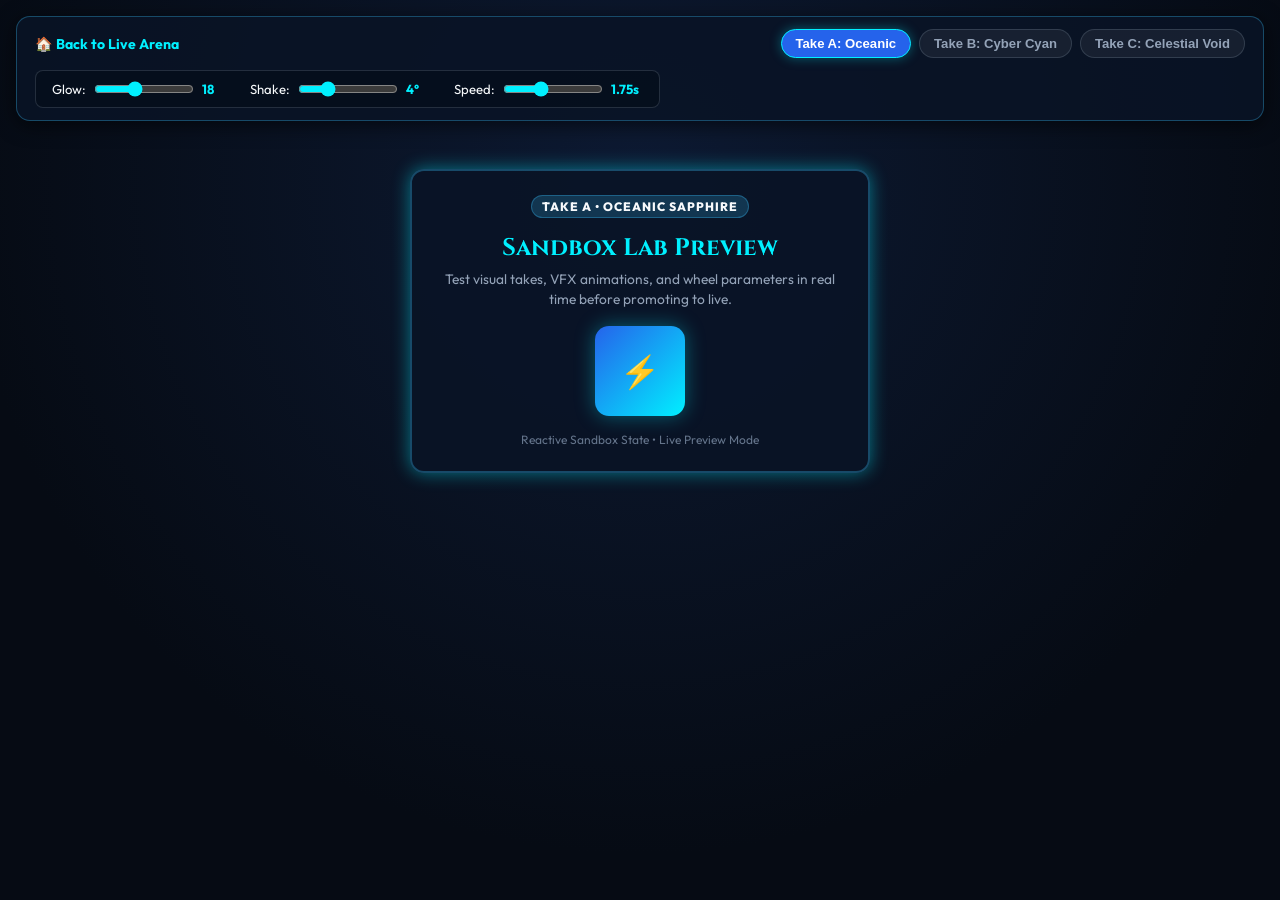
==== sandbox/options.html @ b3c18d5e "feat(sandbox): initialize Sandbox Lab workflow, theme variables, and options lab" ====
<!DOCTYPE html>
<html lang="en">
<head>
  <meta charset="UTF-8"><meta name="viewport" content="width=device-width, initial-scale=1.0">
  <title>Wheel of Faith - Sandbox Lab</title>
  <link rel="stylesheet" href="../css/styles.css">
  <style>
    body { background: radial-gradient(circle at 50% 20%, #0d1a33 0%, #060b14 70%); color: var(--text-primary); min-height: 100vh; padding: 16px; font-family: var(--font-body); }
    .sandbox-bar { display: flex; flex-wrap: wrap; align-items: center; justify-content: space-between; gap: 12px; padding: 12px 18px; background: var(--bg-card); border: 1px solid var(--border-blue); border-radius: var(--radius-md); box-shadow: 0 4px 20px rgba(0,0,0,0.6); margin-bottom: 24px; }
    .sandbox-link { color: var(--cyan-accent); text-decoration: none; font-weight: 700; font-size: 0.88rem; display: inline-flex; align-items: center; gap: 6px; }
    .sandbox-link:hover { text-decoration: underline; }
    .take-group { display: flex; gap: 8px; }
    .take-btn { background: rgba(255,255,255,0.06); border: 1px solid var(--border-silver); color: var(--text-secondary); padding: 6px 14px; border-radius: var(--radius-full); font-weight: 700; font-size: 0.82rem; cursor: pointer; transition: all 0.2s; }
    .take-btn.active { background: var(--blue-primary); color: #fff; border-color: var(--cyan-accent); box-shadow: 0 0 12px var(--cyan-glow); }
    .controls-row { display: flex; flex-wrap: wrap; gap: 16px; align-items: center; background: rgba(4,12,24,0.6); padding: 10px 16px; border-radius: var(--radius-sm); border: 1px solid var(--border-silver); }
    .slider-item { display: flex; align-items: center; gap: 8px; font-size: 0.82rem; }
    .slider-item input[type=range] { accent-color: var(--cyan-accent); width: 100px; }
    .slider-item b { color: var(--cyan-accent); min-width: 32px; }
    .sandbox-stage { display: flex; justify-content: center; align-items: center; padding: 24px; }
    .sandbox-preview-card { width: 100%; max-width: 460px; background: var(--bg-card); border: 2px solid var(--border-blue); border-radius: var(--radius-md); padding: 24px; text-align: center; box-shadow: 0 0 calc(var(--preview-glow, 16) * 1px) rgba(0, 240, 255, 0.45); transition: border-color 0.3s; }
    .sandbox-preview-card h2 { font-family: var(--font-heading); color: var(--cyan-accent); margin-bottom: 6px; }
    .sandbox-badge { display: inline-block; padding: 3px 10px; border-radius: var(--radius-full); background: rgba(56, 189, 248, 0.2); border: 1px solid var(--border-blue); font-size: 0.76rem; font-weight: 800; letter-spacing: 0.08em; margin-bottom: 14px; }
    .sandbox-pulse-box { width: 90px; height: 90px; margin: 16px auto; border-radius: var(--radius-md); background: linear-gradient(135deg, var(--blue-primary), var(--cyan-accent)); display: flex; align-items: center; justify-content: center; font-size: 2rem; box-shadow: 0 0 20px var(--cyan-glow); animation: previewPulse calc(var(--preview-speed, 2) * 1s) ease-in-out infinite alternate; }
    @keyframes previewPulse { from { transform: scale(0.95); opacity: 0.85; } to { transform: scale(1.08) rotate(calc(var(--preview-shake, 4) * 1deg)); opacity: 1; } }
  </style>
</head>
<body>
  <header class="sandbox-bar">
    <a href="../index.html" class="sandbox-link">🏠 Back to Live Arena</a>
    <div class="take-group">
      <button class="take-btn active" data-take="A">Take A: Oceanic</button>
      <button class="take-btn" data-take="B">Take B: Cyber Cyan</button>
      <button class="take-btn" data-take="C">Take C: Celestial Void</button>
    </div>
    <div class="controls-row">
      <label class="slider-item">Glow: <input type="range" id="glowSlider" min="4" max="40" value="18"> <b id="glowVal">18</b></label>
      <label class="slider-item">Shake: <input type="range" id="shakeSlider" min="0" max="15" value="4"> <b id="shakeVal">4°</b></label>
      <label class="slider-item">Speed: <input type="range" id="speedSlider" min="0.5" max="4" step="0.25" value="1.75"> <b id="speedVal">1.75s</b></label>
    </div>
  </header>
  <main class="sandbox-stage">
    <div class="sandbox-preview-card" id="previewCard">
      <span class="sandbox-badge" id="takeBadge">TAKE A • OCEANIC SAPPHIRE</span>
      <h2 id="previewTitle">Sandbox Lab Preview</h2>
      <p id="previewDesc" style="color:var(--text-secondary); font-size:0.86rem; line-height:1.45;">Test visual takes, VFX animations, and wheel parameters in real time before promoting to live.</p>
      <div class="sandbox-pulse-box" id="pulseBox">⚡</div>
      <div style="font-size:0.75rem; color:var(--text-muted);">Reactive Sandbox State • Live Preview Mode</div>
    </div>
  </main>
  <script>
    const card = document.getElementById('previewCard'), badge = document.getElementById('takeBadge'), title = document.getElementById('previewTitle'), desc = document.getElementById('previewDesc');
    const glow = document.getElementById('glowSlider'), shake = document.getElementById('shakeSlider'), speed = document.getElementById('speedSlider');
    function sync() {
      card.style.setProperty('--preview-glow', glow.value); card.style.setProperty('--preview-shake', shake.value); card.style.setProperty('--preview-speed', speed.value);
      document.getElementById('glowVal').textContent = glow.value; document.getElementById('shakeVal').textContent = shake.value + '°'; document.getElementById('speedVal').textContent = speed.value + 's';
    }
    [glow, shake, speed].forEach(s => s.addEventListener('input', sync)); sync();
    const takes = {
      A: { badge: 'TAKE A • OCEANIC SAPPHIRE', title: 'Oceanic Sapphire Flow', desc: 'Deep midnight blues with luminous ocean crests and soft rhythmic pulse.', border: 'rgba(56, 189, 248, 0.4)' },
      B: { badge: 'TAKE B • CYBER CYAN', title: 'High-Voltage Cyan', desc: 'Sharper electric contrast with neon edging and energetic pulse velocity.', border: '#00f0ff' },
      C: { badge: 'TAKE C • CELESTIAL VOID', title: 'Deep Void Starlight', desc: 'Dark abyssal backdrop with concentrated violet-cyan celestial flares.', border: '#a855f7' }
    };
    document.querySelectorAll('.take-btn').forEach(btn => btn.addEventListener('click', () => {
      document.querySelectorAll('.take-btn').forEach(b => b.classList.remove('active')); btn.classList.add('active');
      const t = takes[btn.dataset.take]; badge.textContent = t.badge; title.textContent = t.title; desc.textContent = t.desc; card.style.borderColor = t.border;
    }));
  </script>
</body>
</html>
---- css/styles.css ----
/* ============================================================
   THE WHEEL OF FAITH - GOTHIC DARK FANTASY DESIGN SYSTEM
   Curated palette, glassmorphism, glowing LEDs, and mobile arcade framing
   ============================================================ */

@import url('https://fonts.googleapis.com/css2?family=Cinzel:wght@600;700;900&family=Fjalla+One&family=Outfit:wght@300;400;600;700;800&display=swap');

:root {
  /* ============================================================
     WOF ARENA CORE THEME TOKENS (Sapphire / Midnight Blue / Titanium)
     ============================================================ */
  /* Surfaces & Backgrounds */
  --bg-primary: #060b14;
  --bg-card: rgba(10, 20, 38, 0.88);
  --bg-card-hover: rgba(16, 32, 60, 0.94);
  --bg-glass: rgba(8, 18, 34, 0.72);
  
  /* Primary Sapphire & Midnight Blue Palette */
  --blue-primary: #2563eb;
  --blue-deep: #1e3a8a;
  --blue-bright: #38bdf8;
  --blue-glow: rgba(56, 189, 248, 0.4);
  
  /* Electric Cyan Accents & Glows */
  --cyan-accent: #00f0ff;
  --cyan-glow: rgba(0, 240, 255, 0.35);
  --cyan-celestial: #06b6d4;
  
  /* Brushed Titanium & Silver Metals */
  --silver-primary: #cbd5e1;
  --silver-bright: #f8fafc;
  
  /* Border Tokens */
  --border-blue: rgba(56, 189, 248, 0.32);
  --border-silver: rgba(148, 163, 184, 0.22);
  --border-gold: rgba(245, 158, 11, 0.35);
  --border-crimson: rgba(239, 68, 68, 0.35);
  
  /* Unified Accent Aliases */
  --crimson-primary: #2563eb;
  --crimson-deep: #1d4ed8;
  --crimson-glow: rgba(37, 99, 235, 0.45);
  
  --gold-primary: #38bdf8;
  --gold-bright: #00f0ff;
  --gold-glow: rgba(0, 240, 255, 0.4);
  
  --purple-arcane: #a855f7;
  
  /* Typography Colors */
  --text-primary: #f8fafc;
  --text-secondary: #94a3b8;
  --text-muted: #64748b;
  
  /* Border Radii */
  --radius-sm: 8px;
  --radius-md: 14px;
  --radius-lg: 22px;
  --radius-full: 9999px;
  
  /* Font Stacks */
  --font-heading: 'Cinzel', serif;
  --font-accent: 'Fjalla One', sans-serif;
  --font-body: 'Outfit', sans-serif;
}

/* Reset & Box Sizing */
*, *::before, *::after {
  box-sizing: border-box;
  margin: 0;
  padding: 0;
  -webkit-tap-highlight-color: transparent;
}

body {
  background-color: var(--bg-primary);
  color: var(--text-primary);
  font-family: var(--font-body);
  min-height: 100vh;
  overflow-x: hidden;
  position: relative;
  background-image: 
    radial-gradient(circle at 50% 0%, rgba(37, 99, 235, 0.18) 0%, transparent 60%),
    radial-gradient(circle at 10% 85%, rgba(14, 165, 233, 0.12) 0%, transparent 45%),
    radial-gradient(circle at 90% 70%, rgba(99, 102, 241, 0.08) 0%, transparent 45%);
}

/* Clean Starlight / Grid Dust Overlay */
.embers-bg {
  position: fixed;
  top: 0;
  left: 0;
  width: 100%;
  height: 100%;
  pointer-events: none;
  z-index: 0;
  opacity: 0.25;
  background-image: 
    radial-gradient(1.5px 1.5px at 20px 30px, #38bdf8, rgba(0,0,0,0)),
    radial-gradient(1px 1px at 70px 90px, #ffffff, rgba(0,0,0,0)),
    radial-gradient(2px 2px at 150px 60px, #00f0ff, rgba(0,0,0,0)),
    radial-gradient(1.5px 1.5px at 240px 180px, #818cf8, rgba(0,0,0,0));
  background-repeat: repeat;
  background-size: 300px 300px;
  animation: emberDrift 35s linear infinite;
}

@keyframes emberDrift {
  from { transform: translateY(0); }
  to { transform: translateY(-350px); }
}

/* Master Layout Container */
.app-viewport {
  position: relative;
  z-index: 1;
  display: flex;
  flex-direction: column;
  align-items: center;
  min-height: 100vh;
  padding: 12px 16px 40px;
}

/* Device Frame (Mobile Phone Arcade Look vs Wide Look) */
.device-frame {
  width: 100%;
  max-width: 480px;
  background: var(--bg-card);
  backdrop-filter: blur(18px);
  border: 2px solid var(--border-gold);
  border-radius: 36px;
  box-shadow: 
    0 0 35px rgba(0, 0, 0, 0.8),
    0 0 45px rgba(179, 19, 27, 0.25),
    inset 0 0 18px rgba(0, 0, 0, 0.6);
  padding: 18px 20px 24px;
  display: flex;
  flex-direction: column;
  transition: max-width 0.35s cubic-bezier(0.4, 0, 0.2, 1);
  position: relative;
}

/* Wide Mode Extension */
.device-frame.wide-view {
  max-width: 960px;
  border-radius: 24px;
}

/* App Header */
.app-header {
  display: flex;
  align-items: center;
  justify-content: space-between;
  border-bottom: 1px solid rgba(212, 175, 55, 0.25);
  padding-bottom: 14px;
  margin-bottom: 14px;
}

.brand-wrapper {
  display: flex;
  align-items: center;
  gap: 12px;
}

.brand-logo {
  width: 44px;
  height: 44px;
  border-radius: var(--radius-sm);
  border: 1.5px solid var(--gold-primary);
  box-shadow: 0 0 12px var(--gold-glow);
  object-fit: cover;
}

.brand-text h1 {
  font-family: var(--font-heading);
  font-size: 1.15rem;
  letter-spacing: 0.08em;
  color: var(--gold-bright);
  text-shadow: 0 0 10px rgba(255, 215, 0, 0.4);
}

.brand-text p {
  font-size: 0.72rem;
  color: var(--text-muted);
  text-transform: uppercase;
  letter-spacing: 0.06em;
}

.header-controls {
  display: flex;
  align-items: center;
  gap: 8px;
}

.icon-btn {
  background: rgba(255, 255, 255, 0.06);
  border: 1px solid rgba(212, 175, 55, 0.3);
  color: var(--text-primary);
  padding: 6px 10px;
  border-radius: var(--radius-full);
  font-size: 0.8rem;
  font-family: var(--font-body);
  display: inline-flex;
  align-items: center;
  gap: 5px;
  cursor: pointer;
  transition: all 0.2s ease;
}

.icon-btn:hover {
  background: rgba(212, 175, 55, 0.15);
  border-color: var(--gold-primary);
  transform: translateY(-1px);
}

.icon-btn.muted {
  border-color: var(--crimson-primary);
  color: #f87171;
}

/* Social Bar */
.social-links-bar {
  display: flex;
  align-items: center;
  justify-content: center;
  gap: 14px;
  padding: 6px 0 10px;
  font-size: 0.78rem;
}

.social-link {
  color: var(--text-secondary);
  text-decoration: none;
  display: flex;
  align-items: center;
  gap: 5px;
  transition: color 0.2s;
}

.social-link:hover {
  color: var(--gold-bright);
}

/* Mode Navigation Tabs */
.mode-tabs {
  display: grid;
  grid-template-columns: repeat(4, 1fr);
  gap: 6px;
  background: rgba(0, 0, 0, 0.35);
  padding: 4px;
  border-radius: var(--radius-md);
  border: 1px solid rgba(255, 255, 255, 0.08);
  margin-bottom: 16px;
}

.tab-btn {
  background: transparent;
  border: none;
  color: var(--text-secondary);
  padding: 8px 4px;
  border-radius: var(--radius-sm);
  font-size: 0.76rem;
  font-family: var(--font-body);
  font-weight: 600;
  cursor: pointer;
  display: flex;
  flex-direction: column;
  align-items: center;
  gap: 3px;
  transition: all 0.2s ease;
}

.tab-btn span.tab-icon {
  font-size: 1.1rem;
}

.tab-btn:hover {
  color: var(--text-primary);
  background: rgba(255, 255, 255, 0.05);
}

.tab-btn.active {
  background: linear-gradient(135deg, var(--crimson-deep), var(--crimson-primary));
  color: #ffffff;
  box-shadow: 0 0 12px var(--crimson-glow);
  border: 1px solid rgba(255, 215, 0, 0.3);
}

/* Progress Section */
.progress-section {
  display: flex;
  align-items: center;
  gap: 12px;
  margin-bottom: 12px;
}

.progress-track {
  flex: 1;
  height: 7px;
  background: rgba(0, 0, 0, 0.5);
  border-radius: var(--radius-full);
  overflow: hidden;
  border: 1px solid rgba(212, 175, 55, 0.2);
}

.progress-fill {
  height: 100%;
  width: 0%;
  background: linear-gradient(90deg, var(--crimson-primary), var(--gold-bright));
  transition: width 0.4s ease;
}

.step-badge {
  font-size: 0.74rem;
  font-weight: 700;
  color: var(--gold-bright);
  background: rgba(212, 175, 55, 0.1);
  padding: 3px 10px;
  border-radius: var(--radius-full);
  border: 1px solid rgba(212, 175, 55, 0.3);
  white-space: nowrap;
}

/* Wheel Header & Info */
.wheel-info-bar {
  text-align: center;
  margin-bottom: 14px;
}

.wheel-title {
  font-family: var(--font-heading);
  font-size: 1.25rem;
  color: var(--gold-bright);
  text-shadow: 0 0 8px rgba(255, 215, 0, 0.4);
}

.wheel-subtitle {
  font-size: 0.8rem;
  color: var(--text-secondary);
  margin-top: 3px;
}

/* Layout Grid for Wide Mode */
.main-stage-grid {
  display: flex;
  flex-direction: column;
  gap: 16px;
}

.device-frame.wide-view .main-stage-grid {
  display: grid;
  grid-template-columns: 1fr 340px;
  align-items: center;
}

/* Wheel Canvas Wrapper */
.wheel-stage-container {
  display: flex;
  flex-direction: column;
  align-items: center;
  position: relative;
}

.wheel-canvas-wrapper {
  position: relative;
  width: 100%;
  max-width: 380px;
  aspect-ratio: 1 / 1;
  display: flex;
  align-items: center;
  justify-content: center;
}

canvas#wheelCanvas {
  display: block;
  width: 100%;
  height: 100%;
  cursor: grab;
}

canvas#wheelCanvas:active {
  cursor: grabbing;
}

/* Spin Controls Bar */
.spin-controls-bar {
  display: flex;
  flex-direction: column;
  align-items: center;
  gap: 12px;
  width: 100%;
  max-width: 380px;
  margin-top: 14px;
}

.btn-spin-main {
  width: 100%;
  padding: 14px 24px;
  background: linear-gradient(180deg, #0284c7 0%, #1e40af 100%);
  color: #ffffff;
  border: 1.5px solid #38bdf8;
  border-radius: var(--radius-full);
  font-family: var(--font-body);
  font-size: 1.15rem;
  font-weight: 700;
  letter-spacing: 0.05em;
  cursor: pointer;
  display: flex;
  align-items: center;
  justify-content: center;
  gap: 10px;
  box-shadow: 
    0 6px 22px rgba(2, 132, 199, 0.5),
    inset 0 1px 2px rgba(255, 255, 255, 0.35);
  transition: all 0.2s cubic-bezier(0.4, 0, 0.2, 1);
  position: relative;
  overflow: hidden;
}

.btn-spin-main:hover {
  transform: translateY(-2px);
  box-shadow: 
    0 8px 28px rgba(56, 189, 248, 0.6),
    inset 0 1px 4px rgba(255, 255, 255, 0.5);
  border-color: #00f0ff;
}

.btn-spin-main::after {
  content: '';
  position: absolute;
  top: 0;
  left: -100%;
  width: 60%;
  height: 100%;
  background: linear-gradient(90deg, transparent, rgba(255, 255, 255, 0.25), transparent);
  transform: skewX(-25deg);
  transition: 0.6s;
}

.btn-spin-main:hover {
  transform: translateY(-2px);
  box-shadow: 
    0 8px 26px rgba(255, 30, 40, 0.75),
    inset 0 1px 4px rgba(255, 255, 255, 0.5);
}

.btn-spin-main:hover::after {
  left: 150%;
}

.btn-spin-main:active {
  transform: translateY(1px);
  box-shadow: 0 2px 10px rgba(179, 19, 27, 0.5);
}

.btn-spin-main:disabled {
  opacity: 0.6;
  cursor: not-allowed;
  transform: none;
}

.secondary-actions {
  display: flex;
  align-items: center;
  justify-content: space-between;
  width: 100%;
  font-size: 0.8rem;
}

.btn-instant {
  background: rgba(255, 255, 255, 0.06);
  border: 1px solid rgba(255, 255, 255, 0.15);
  color: var(--text-secondary);
  padding: 6px 12px;
  border-radius: var(--radius-sm);
  cursor: pointer;
  font-family: var(--font-body);
  transition: all 0.2s;
}

.btn-instant:hover {
  color: var(--gold-bright);
  border-color: var(--gold-primary);
}

.quick-spin-label {
  display: flex;
  align-items: center;
  gap: 6px;
  color: var(--text-muted);
  cursor: pointer;
  user-select: none;
}

.quick-spin-label input {
  accent-color: var(--crimson-primary);
}

/* Side Panel: Live Character Draft Tracker */
.live-draft-panel {
  background: rgba(10, 10, 15, 0.7);
  border: 1px solid var(--border-gold);
  border-radius: var(--radius-md);
  padding: 14px 16px;
  display: flex;
  flex-direction: column;
  gap: 8px;
}

.draft-panel-title {
  font-family: var(--font-heading);
  font-size: 0.88rem;
  color: var(--gold-bright);
  text-transform: uppercase;
  letter-spacing: 0.05em;
  border-bottom: 1px solid rgba(212, 175, 55, 0.2);
  padding-bottom: 6px;
  margin-bottom: 4px;
}

.draft-row {
  display: flex;
  justify-content: space-between;
  align-items: center;
  font-size: 0.82rem;
}

.draft-label {
  color: var(--text-muted);
}

.draft-val {
  color: var(--text-primary);
  font-weight: 600;
  text-align: right;
  max-width: 60%;
  white-space: nowrap;
  overflow: hidden;
  text-overflow: ellipsis;
}

.draft-name-row {
  align-items: center;
}

.live-name-input-group {
  display: flex;
  gap: 4px;
  align-items: center;
  max-width: 65%;
  flex: 1;
}

.live-name-input {
  background: rgba(0, 0, 0, 0.65);
  border: 1px solid var(--border-gold);
  border-radius: var(--radius-sm);
  color: #fff;
  font-family: var(--font-body);
  font-size: 0.8rem;
  font-weight: 700;
  padding: 4px 8px;
  width: 100%;
  outline: none;
  transition: all 0.2s;
}

.live-name-input:focus {
  border-color: var(--gold-bright);
  box-shadow: 0 0 10px rgba(212, 175, 55, 0.4);
  background: rgba(17, 17, 24, 0.95);
}

.btn-rand-name {
  background: rgba(255, 255, 255, 0.08);
  border: 1px solid rgba(212, 175, 55, 0.4);
  color: #ffd700;
  border-radius: var(--radius-sm);
  padding: 4px 7px;
  cursor: pointer;
  font-size: 0.85rem;
  transition: all 0.2s;
  display: flex;
  align-items: center;
  justify-content: center;
}

.btn-rand-name:hover {
  background: rgba(212, 175, 55, 0.25);
  transform: scale(1.08);
}

/* Free Spin Hub / Categories */
.wheel-hub-section {
  display: flex;
  flex-direction: column;
  gap: 10px;
  margin-bottom: 12px;
  background: rgba(0, 0, 0, 0.4);
  padding: 12px;
  border-radius: var(--radius-md);
  border: 1px solid rgba(255, 255, 255, 0.08);
}

.hub-select-wrapper {
  display: flex;
  flex-direction: column;
  gap: 4px;
}

.hub-select-wrapper label {
  font-size: 0.75rem;
  color: var(--gold-bright);
  text-transform: uppercase;
  font-weight: 700;
}

.styled-select {
  background: #111118;
  color: var(--text-primary);
  border: 1px solid var(--border-gold);
  padding: 8px 12px;
  border-radius: var(--radius-sm);
  font-family: var(--font-body);
  font-size: 0.88rem;
  cursor: pointer;
  outline: none;
}

.hub-tags-scroll {
  display: flex;
  gap: 6px;
  overflow-x: auto;
  padding-bottom: 4px;
}

.hub-tag-btn {
  background: rgba(255, 255, 255, 0.06);
  border: 1px solid rgba(255, 255, 255, 0.12);
  color: var(--text-secondary);
  padding: 4px 10px;
  border-radius: var(--radius-full);
  font-size: 0.72rem;
  white-space: nowrap;
  cursor: pointer;
  transition: all 0.2s;
}

.hub-tag-btn:hover {
  background: rgba(212, 175, 55, 0.15);
  color: var(--gold-bright);
  border-color: var(--gold-primary);
}

/* Level Up Panel */
.level-up-panel {
  background: rgba(14, 14, 22, 0.75);
  border: 1px solid var(--border-crimson);
  border-radius: var(--radius-md);
  padding: 12px 14px;
  margin-bottom: 12px;
}

.levelup-preview-card {
  background: rgba(0, 0, 0, 0.4);
  border: 1px solid rgba(255, 215, 0, 0.2);
  border-radius: var(--radius-sm);
  padding: 10px;
  margin-top: 8px;
}

.levelup-head {
  display: flex;
  justify-content: space-between;
  align-items: center;
  margin-bottom: 6px;
}

.lvl-badge {
  background: var(--gold-bright);
  color: #000;
  font-weight: 800;
  font-size: 0.75rem;
  padding: 2px 8px;
  border-radius: var(--radius-full);
}

.levelup-stats {
  display: grid;
  grid-template-columns: repeat(2, 1fr);
  gap: 4px;
  font-size: 0.78rem;
}

.levelup-powers, .levelup-ench {
  margin-top: 6px;
  font-size: 0.76rem;
  color: var(--text-secondary);
}

/* ============================================================
   MODALS (Outcome Celebration & Character Card)
   ============================================================ */

.modal-backdrop {
  position: fixed;
  top: 0;
  left: 0;
  width: 100%;
  height: 100%;
  background: rgba(0, 0, 0, 0.85);
  backdrop-filter: blur(12px);
  z-index: 100;
  display: flex;
  align-items: center;
  justify-content: center;
  padding: 16px;
  animation: modalFadeIn 0.25s ease-out;
}

@keyframes modalFadeIn {
  from { opacity: 0; }
  to { opacity: 1; }
}

.modal-card {
  background: #111118;
  border: 2px solid var(--gold-primary);
  box-shadow: 0 0 45px rgba(179, 19, 27, 0.5);
  border-radius: var(--radius-lg);
  width: 100%;
  max-width: 440px;
  padding: 24px;
  position: relative;
  text-align: center;
  animation: modalZoomIn 0.3s cubic-bezier(0.175, 0.885, 0.32, 1.275);
}

@keyframes modalZoomIn {
  from { transform: scale(0.85); opacity: 0; }
  to { transform: scale(1); opacity: 1; }
}

.modal-close-x {
  position: absolute;
  top: 14px;
  right: 14px;
  background: transparent;
  border: none;
  color: var(--text-muted);
  font-size: 1.25rem;
  cursor: pointer;
}

.modal-close-x:hover {
  color: #fff;
}

/* Outcome Modal Styling */
.outcome-header h3 {
  font-family: var(--font-heading);
  font-size: 1.1rem;
  color: var(--gold-bright);
}

.outcome-body {
  margin: 18px 0;
  display: flex;
  flex-direction: column;
  align-items: center;
  gap: 8px;
}

.rarity-badge {
  font-size: 0.72rem;
  font-weight: 800;
  letter-spacing: 0.08em;
  padding: 4px 12px;
  border-radius: var(--radius-full);
}

.rarity-badge.common { background: #0f172a; color: #94a3b8; border: 1px solid #1e293b; }
.rarity-badge.uncommon { background: #0c4a6e; color: #7dd3fc; border: 1px solid #0284c7; }
.rarity-badge.rare { background: #1e3a8a; color: #93c5fd; border: 1px solid #2563eb; }
.rarity-badge.epic { background: #172554; color: #bfdbfe; border: 1px solid #3b82f6; box-shadow: 0 0 10px rgba(59, 130, 246, 0.4); }
.rarity-badge.legendary { background: #0369a1; color: #e0f2fe; border: 1px solid #38bdf8; box-shadow: 0 0 14px rgba(56, 189, 248, 0.6); }
.rarity-badge.mythic { background: #1e40af; color: #ffffff; border: 1px solid #00f0ff; box-shadow: 0 0 16px rgba(0, 240, 255, 0.6); }
.rarity-badge.godTier { background: #082f49; color: #ffffff; border: 1.5px solid #00f0ff; box-shadow: 0 0 20px rgba(0, 240, 255, 0.85); }
.rarity-badge.chaos { background: #1d4ed8; color: #e0f2fe; border: 1.5px solid #38bdf8; box-shadow: 0 0 16px rgba(56, 189, 248, 0.7); }

.outcome-item-text {
  font-family: var(--font-heading);
  font-size: 1.6rem;
  color: #ffffff;
  text-shadow: 0 0 15px rgba(255, 255, 255, 0.4);
}

.outcome-item-subtext {
  font-size: 0.88rem;
  color: var(--text-secondary);
}

/* Modal Trait Lore & Mechanics Explanation Card */
.modal-trait-desc-card {
  width: 100%;
  background: rgba(0, 0, 0, 0.65);
  border: 1px solid var(--border-gold);
  border-left: 4px solid var(--gold-bright);
  border-radius: var(--radius-sm);
  padding: 10px 14px;
  margin-top: 10px;
  text-align: left;
  box-shadow: 0 4px 18px rgba(0, 0, 0, 0.6), inset 0 0 12px rgba(212, 175, 55, 0.1);
  animation: modalCardSlideUp 0.3s cubic-bezier(0.16, 1, 0.3, 1);
}

@keyframes modalCardSlideUp {
  from { opacity: 0; transform: translateY(8px); }
  to { opacity: 1; transform: translateY(0); }
}

.modal-desc-header {
  display: flex;
  align-items: center;
  justify-content: space-between;
  margin-bottom: 6px;
}

.modal-desc-type-badge {
  font-size: 0.65rem;
  font-weight: 800;
  letter-spacing: 0.08em;
  padding: 2px 8px;
  border-radius: var(--radius-full);
  background: linear-gradient(135deg, rgba(212, 175, 55, 0.25), rgba(179, 19, 27, 0.3));
  border: 1px solid var(--border-gold);
  color: var(--gold-bright);
  text-transform: uppercase;
}

.modal-desc-text {
  font-size: 0.82rem;
  line-height: 1.45;
  color: #f1f5f9;
  font-weight: 400;
}

/* Wheel Almanac & Compendium Drawer */
.hub-compendium-toggle-row {
  margin-top: 10px;
  width: 100%;
}

.btn-toggle-compendium {
  width: 100%;
  background: rgba(212, 175, 55, 0.1);
  border: 1px solid var(--border-gold);
  color: var(--gold-bright);
  padding: 8px 14px;
  border-radius: var(--radius-sm);
  cursor: pointer;
  font-weight: 700;
  font-size: 0.82rem;
  display: flex;
  align-items: center;
  justify-content: center;
  gap: 8px;
  transition: all 0.2s;
}

.btn-toggle-compendium:hover {
  background: rgba(212, 175, 55, 0.22);
  border-color: var(--gold-bright);
  transform: translateY(-1px);
}

.hub-compendium-drawer {
  background: rgba(10, 10, 16, 0.95);
  border: 1px solid var(--border-gold);
  border-radius: var(--radius-sm);
  margin-top: 8px;
  padding: 12px;
  max-height: 340px;
  overflow-y: auto;
  box-shadow: 0 8px 24px rgba(0, 0, 0, 0.8);
}

.compendium-header {
  display: flex;
  justify-content: space-between;
  align-items: center;
  border-bottom: 1px solid rgba(212, 175, 55, 0.25);
  padding-bottom: 6px;
  margin-bottom: 8px;
}

.compendium-header h4 {
  font-family: var(--font-heading);
  font-size: 0.9rem;
  color: var(--gold-bright);
}

.compendium-count {
  font-size: 0.72rem;
  color: var(--text-muted);
}

.compendium-items-list {
  display: flex;
  flex-direction: column;
  gap: 6px;
}

.compendium-item {
  padding: 8px 10px;
  background: rgba(255, 255, 255, 0.03);
  border-left: 3px solid var(--gold-primary);
  border-radius: 0 var(--radius-sm) var(--radius-sm) 0;
  transition: all 0.2s;
  text-align: left;
}

.compendium-item:hover {
  background: rgba(212, 175, 55, 0.12);
  transform: translateX(3px);
}

.compendium-item-top {
  display: flex;
  justify-content: space-between;
  align-items: center;
  margin-bottom: 3px;
}

.compendium-item-name {
  font-weight: 700;
  font-size: 0.82rem;
  color: #fff;
}

.compendium-item-rarity {
  font-size: 0.62rem;
  font-weight: 800;
  padding: 1px 6px;
  border-radius: var(--radius-full);
}

.compendium-item-desc {
  font-size: 0.74rem;
  color: #cbd5e1;
  line-height: 1.35;
}

/* Custom Rename Modal */
.rename-modal-card {
  max-width: 440px;
  text-align: center;
}

.rename-modal-body {
  margin: 16px 0;
}

.rename-modal-input {
  width: 100%;
  background: rgba(0, 0, 0, 0.7);
  border: 1.5px solid var(--gold-bright);
  border-radius: var(--radius-sm);
  color: #ffffff;
  font-family: var(--font-heading);
  font-size: 1.25rem;
  font-weight: 700;
  padding: 10px 14px;
  text-align: center;
  outline: none;
  box-shadow: 0 0 15px rgba(212, 175, 55, 0.3);
  transition: all 0.2s;
}

.rename-modal-input:focus {
  border-color: #ffffff;
  box-shadow: 0 0 20px rgba(212, 175, 55, 0.6);
}

.rename-suggestions {
  display: flex;
  flex-wrap: wrap;
  gap: 6px;
  justify-content: center;
  margin-top: 12px;
}

.btn-name-suggest {
  background: rgba(255, 255, 255, 0.06);
  border: 1px solid rgba(255, 255, 255, 0.15);
  border-radius: var(--radius-full);
  color: var(--text-secondary);
  font-size: 0.72rem;
  padding: 4px 10px;
  cursor: pointer;
  transition: all 0.2s;
}

.btn-name-suggest:hover {
  background: rgba(212, 175, 55, 0.25);
  border-color: var(--gold-bright);
  color: #ffffff;
  transform: scale(1.05);
}

.rename-modal-actions {
  display: flex;
  gap: 10px;
  justify-content: center;
}

.btn-rename {
  background: rgba(6, 182, 212, 0.15);
  color: #38bdf8;
  border: 1px solid rgba(6, 182, 212, 0.35);
}

.btn-rename:hover {
  background: rgba(6, 182, 212, 0.35);
  color: #ffffff;
}

/* ============================================================
   THE ALMIGHTY CHARACTER CARD
   ============================================================ */

.character-card-modal-content {
  max-width: 500px;
  padding: 20px;
  max-height: 90vh;
  overflow-y: auto;
}

.character-card {
  background: linear-gradient(180deg, #161622 0%, #0d0d14 100%);
  border: 2px solid var(--gold-bright);
  border-radius: var(--radius-md);
  padding: 20px;
  box-shadow: 0 0 35px rgba(0, 0, 0, 0.9), inset 0 0 20px rgba(179, 19, 27, 0.3);
  position: relative;
}

.card-top-bar {
  display: flex;
  justify-content: space-between;
  align-items: center;
  border-bottom: 1px solid rgba(212, 175, 55, 0.25);
  padding-bottom: 10px;
  margin-bottom: 12px;
}

.card-series-title {
  font-family: var(--font-heading);
  font-size: 0.82rem;
  color: var(--gold-bright);
  letter-spacing: 0.08em;
}

.card-top-controls {
  display: flex;
  align-items: center;
  gap: 8px;
}

.btn-toggle-explain {
  background: rgba(212, 175, 55, 0.15);
  border: 1px solid var(--border-gold);
  color: var(--gold-bright);
  font-family: var(--font-body);
  font-size: 0.68rem;
  font-weight: 700;
  padding: 2px 8px;
  border-radius: var(--radius-full);
  cursor: pointer;
  display: inline-flex;
  align-items: center;
  gap: 4px;
  transition: all 0.2s;
}

.btn-toggle-explain:hover {
  background: rgba(212, 175, 55, 0.32);
  color: #fff;
  box-shadow: 0 0 10px rgba(212, 175, 55, 0.3);
}

.card-level-tag {
  background: var(--gold-bright);
  color: #000;
  font-weight: 800;
  font-size: 0.75rem;
  padding: 2px 10px;
  border-radius: var(--radius-full);
}

.card-hero-header {
  display: flex;
  gap: 16px;
  align-items: center;
  margin-bottom: 14px;
}

.avatar-glow-ring {
  width: 72px;
  height: 72px;
  border-radius: var(--radius-full);
  border: 2px solid var(--crimson-primary);
  display: flex;
  align-items: center;
  justify-content: center;
  background: #09090f;
  flex-shrink: 0;
}

.avatar-emoji {
  font-size: 2.2rem;
}

.card-hero-meta {
  text-align: left;
  flex: 1;
}

.card-name-input-row {
  display: flex;
  align-items: center;
  gap: 6px;
  margin-bottom: 2px;
}

.card-hero-name-input {
  font-family: var(--font-heading);
  font-size: 1.3rem;
  color: #ffffff;
  background: rgba(0, 0, 0, 0.25);
  border: 1px dashed rgba(212, 175, 55, 0.45);
  border-radius: var(--radius-sm);
  padding: 2px 8px;
  max-width: 250px;
  outline: none;
  transition: all 0.2s;
  letter-spacing: 0.03em;
  font-weight: 700;
}

.card-hero-name-input:focus,
.card-hero-name-input:hover {
  background: rgba(0, 0, 0, 0.65);
  border: 1px solid var(--gold-bright);
  box-shadow: 0 0 12px rgba(212, 175, 55, 0.4);
}

.btn-card-rename {
  background: rgba(255, 255, 255, 0.08);
  border: 1px solid rgba(212, 175, 55, 0.35);
  border-radius: var(--radius-sm);
  padding: 3px 6px;
  font-size: 0.82rem;
  cursor: pointer;
  color: var(--gold-bright);
  transition: all 0.2s;
}

.btn-card-rename:hover {
  background: rgba(212, 175, 55, 0.25);
  transform: scale(1.1);
}

.card-hero-title {
  font-size: 0.8rem;
  color: var(--gold-bright);
  font-style: italic;
  margin-bottom: 6px;
}

.card-badges-row {
  display: flex;
  flex-wrap: wrap;
  gap: 6px;
}

.card-badge {
  font-size: 0.68rem;
  font-weight: 700;
  padding: 2px 8px;
  border-radius: var(--radius-full);
}

.badge-race { background: #1e3a8a; color: #93c5fd; }
.badge-arch { background: #701a75; color: #f5d0fe; }

.card-power-meter {
  display: flex;
  justify-content: space-between;
  align-items: center;
  background: rgba(0, 0, 0, 0.5);
  border: 1px solid rgba(6, 182, 212, 0.35);
  padding: 8px 14px;
  border-radius: var(--radius-sm);
  margin-bottom: 14px;
}

.power-meter-label {
  font-size: 0.78rem;
  color: var(--text-secondary);
}

.power-meter-val {
  font-family: var(--font-heading);
  font-size: 1.15rem;
  color: var(--cyan-celestial);
  font-weight: 800;
}

.card-rank-badge {
  font-family: var(--font-accent);
  font-size: 0.85rem;
  padding: 3px 10px;
  border-radius: var(--radius-sm);
  background: #d97706;
  color: #fff;
}

.card-rank-badge.rank-EX { background: #06b6d4; box-shadow: 0 0 12px #06b6d4; }
.card-rank-badge.rank-SS { background: #ec4899; }
.card-rank-badge.rank-S { background: #f59e0b; }

/* Card Attributes Table with Rich Trait Explanations */
.card-attributes-list {
  display: flex;
  flex-direction: column;
  gap: 10px;
  text-align: left;
  font-size: 0.82rem;
  border-top: 1px solid rgba(255, 255, 255, 0.08);
  border-bottom: 1px solid rgba(255, 255, 255, 0.08);
  padding: 12px 0;
  margin-bottom: 12px;
}

.card-attr-item {
  display: flex;
  flex-direction: column;
  gap: 3px;
}

.attr-header-row {
  display: flex;
  justify-content: space-between;
  align-items: center;
  margin-bottom: 2px;
}

.attr-key {
  font-size: 0.72rem;
  font-weight: 700;
  color: var(--gold-bright);
  text-transform: uppercase;
  letter-spacing: 0.04em;
}

.attr-rarity-tag {
  font-size: 0.62rem;
  font-weight: 800;
  letter-spacing: 0.06em;
  padding: 1px 6px;
  border-radius: var(--radius-full);
  background: rgba(255, 255, 255, 0.08);
  color: var(--text-muted);
}

.attr-rarity-tag.flaw {
  background: rgba(239, 68, 68, 0.2);
  color: #fca5a5;
  border: 1px solid rgba(239, 68, 68, 0.4);
}

.attr-rarity-tag.chaos {
  background: linear-gradient(135deg, #7f1d1d, #991b1b);
  color: #fef08a;
  border: 1px solid #ef4444;
  box-shadow: 0 0 10px rgba(239, 68, 68, 0.5);
}

.attr-val {
  color: #ffffff;
  font-weight: 600;
}

.attr-val.highlight {
  color: #fde047;
}

.attr-val.weakness-val {
  color: #f87171;
}

.attr-sub {
  font-size: 0.72rem;
  color: var(--text-muted);
}

/* Rich Trait Explanation Callout Box */
.trait-explain-box {
  background: rgba(0, 0, 0, 0.45);
  border-left: 3px solid var(--gold-primary);
  padding: 6px 10px;
  border-radius: 0 var(--radius-sm) var(--radius-sm) 0;
  margin-top: 4px;
  font-size: 0.74rem;
  line-height: 1.35;
  color: #e2e8f0;
  letter-spacing: 0.01em;
  animation: explainFadeIn 0.2s ease-out;
}

@keyframes explainFadeIn {
  from { opacity: 0; transform: translateY(-2px); }
  to { opacity: 1; transform: translateY(0); }
}

.trait-explain-box.weakness-explain {
  border-left-color: #ef4444;
  background: rgba(127, 29, 29, 0.2);
  color: #fecaca;
}

.trait-explain-box.chaos-explain {
  border-left-color: #ec4899;
  background: rgba(157, 23, 77, 0.22);
  color: #fce7f3;
  font-weight: 500;
}

/* Backstory & Chaos Factor Highlight Card */
.card-attr-item.highlight-chaos {
  background: linear-gradient(135deg, rgba(88, 28, 135, 0.25), rgba(159, 18, 57, 0.25));
  border: 1px solid rgba(239, 68, 68, 0.55);
  box-shadow: 0 0 18px rgba(225, 29, 72, 0.25);
  border-radius: var(--radius-sm);
  padding: 8px 10px;
  margin-top: 4px;
}

.chaos-key {
  color: #f43f5e !important;
  font-weight: 800;
  letter-spacing: 0.05em;
  text-shadow: 0 0 8px rgba(244, 63, 94, 0.4);
}

/* Collapsible behavior when descriptions toggled off */
.character-card.hide-descriptions .trait-explain-box,
.character-card.hide-descriptions .power-explain-box {
  display: none !important;
}

/* Power Item with Trigger Explanation */
.power-item-wrap {
  display: flex;
  flex-direction: column;
  gap: 3px;
  margin-top: 4px;
}

.power-tag {
  background: rgba(168, 85, 247, 0.15);
  border-left: 3px solid var(--purple-arcane);
  padding: 4px 8px;
  border-radius: 0 var(--radius-sm) var(--radius-sm) 0;
  display: flex;
  justify-content: space-between;
  align-items: center;
}

.power-explain-box {
  background: rgba(0, 0, 0, 0.42);
  border-left: 3px solid var(--purple-arcane);
  padding: 4px 8px;
  font-size: 0.72rem;
  color: #e9d5ff;
  border-radius: 0 var(--radius-sm) var(--radius-sm) 0;
  line-height: 1.3;
}

/* Card Stats Section & Interactive Guide */
.card-stats-section {
  display: flex;
  flex-direction: column;
  gap: 6px;
  text-align: left;
}

.stats-section-header {
  display: flex;
  justify-content: space-between;
  align-items: center;
  margin-bottom: 2px;
}

.stats-hint {
  font-size: 0.65rem;
  color: var(--text-muted);
  font-style: italic;
}

.card-stats-grid {
  display: flex;
  flex-direction: column;
  gap: 6px;
  text-align: left;
}

.stat-bar-row {
  display: grid;
  grid-template-columns: 50px 1fr 34px;
  align-items: center;
  gap: 8px;
  font-size: 0.74rem;
  cursor: pointer;
  padding: 2px 4px;
  border-radius: var(--radius-sm);
  transition: all 0.2s;
}

.stat-bar-row:hover,
.stat-bar-row.active {
  background: rgba(255, 255, 255, 0.08);
  transform: translateX(2px);
}

.stat-name {
  color: var(--text-secondary);
  font-weight: 600;
}

.stat-track {
  height: 8px;
  background: rgba(0, 0, 0, 0.6);
  border-radius: var(--radius-full);
  overflow: hidden;
  border: 1px solid rgba(255, 255, 255, 0.08);
}

.stat-fill {
  height: 100%;
  width: 50%;
  border-radius: var(--radius-full);
}

#statStr .stat-fill { background: #dc2626; }
#statSpd .stat-fill { background: #0284c7; }
#statDur .stat-fill { background: #16a34a; }
#statInt .stat-fill { background: #7c3aed; }
#statChaos .stat-fill { background: #f59e0b; }

.stat-num {
  text-align: right;
  font-weight: 700;
  color: var(--text-primary);
}

.stat-explain-callout {
  background: rgba(0, 0, 0, 0.55);
  border: 1px solid rgba(212, 175, 55, 0.35);
  border-radius: var(--radius-sm);
  padding: 6px 10px;
  margin-top: 4px;
  font-size: 0.72rem;
  color: #fde047;
  display: flex;
  align-items: center;
  gap: 6px;
  min-height: 32px;
}

.stat-callout-icon {
  font-size: 0.85rem;
  flex-shrink: 0;
}

.stat-callout-text {
  line-height: 1.35;
}

/* Card Action Buttons */
.card-actions-row {
  display: grid;
  grid-template-columns: 1fr 1fr;
  gap: 8px;
  margin-top: 14px;
}

.btn {
  padding: 10px 16px;
  border-radius: var(--radius-sm);
  font-family: var(--font-body);
  font-weight: 700;
  font-size: 0.84rem;
  cursor: pointer;
  border: none;
  display: inline-flex;
  align-items: center;
  justify-content: center;
  gap: 6px;
  transition: all 0.2s;
}

.btn-primary {
  background: linear-gradient(135deg, var(--crimson-deep), var(--crimson-primary));
  color: #fff;
  border: 1px solid var(--gold-bright);
  box-shadow: 0 4px 14px var(--crimson-glow);
}

.btn-primary:hover {
  transform: translateY(-1px);
  box-shadow: 0 6px 18px var(--crimson-glow);
}

.btn-secondary {
  background: rgba(255, 255, 255, 0.08);
  border: 1px solid rgba(212, 175, 55, 0.4);
  color: var(--text-primary);
}

.btn-secondary:hover {
  background: rgba(212, 175, 55, 0.15);
  border-color: var(--gold-bright);
}

/* Roster Modal */
.roster-grid {
  display: flex;
  flex-direction: column;
  gap: 10px;
  max-height: 60vh;
  overflow-y: auto;
  margin: 14px 0;
  padding-right: 4px;
}

.roster-card {
  background: rgba(255, 255, 255, 0.04);
  border: 1px solid rgba(212, 175, 55, 0.25);
  border-radius: var(--radius-sm);
  padding: 12px;
  text-align: left;
  display: flex;
  flex-direction: column;
  gap: 8px;
}

.roster-card-header {
  display: flex;
  justify-content: space-between;
  align-items: flex-start;
}

.roster-card-header h3 {
  font-size: 1rem;
  color: var(--gold-bright);
}

.roster-sub {
  font-size: 0.72rem;
  color: var(--text-muted);
}

.roster-lvl {
  background: var(--gold-bright);
  color: #000;
  font-size: 0.7rem;
  font-weight: 800;
  padding: 2px 6px;
  border-radius: var(--radius-full);
}

.roster-pills {
  display: flex;
  gap: 6px;
}

.pill {
  font-size: 0.68rem;
  padding: 2px 8px;
  border-radius: var(--radius-full);
}

.pill-race { background: #1e3a8a; }
.pill-arch { background: #701a75; }
.pill-rank { background: #b45309; }

.roster-actions {
  display: flex;
  gap: 6px;
  margin-top: 4px;
}

.btn-sm {
  padding: 5px 10px;
  font-size: 0.72rem;
}

.btn-delete {
  background: rgba(239, 68, 68, 0.15);
  color: #f87171;
  border: 1px solid rgba(239, 68, 68, 0.3);
}

.btn-delete:hover {
  background: rgba(239, 68, 68, 0.35);
}

.roster-empty {
  padding: 30px;
  text-align: center;
  color: var(--text-muted);
}

.hidden {
  display: none !important;
}

/* Responsive adjustments */
@media (max-width: 480px) {
  .app-viewport {
    padding: 6px 8px 30px;
  }
  .device-frame {
    border-radius: 24px;
    padding: 14px 12px 20px;
  }
  .tab-btn span.tab-text {
    font-size: 0.68rem;
  }
  .card-hero-header {
    flex-direction: column;
    text-align: center;
  }
  .card-hero-meta {
    text-align: center;
  }
  .card-badges-row {
    justify-content: center;
  }
}

/* ============================================================
   WOF ARENA: VISUAL COMBAT & ARENA STYLES
   ============================================================ */

.arena-section {
  display: flex;
  flex-direction: column;
  gap: 14px;
  width: 100%;
}

/* Arena Header & Submode Switch */
.arena-header-bar {
  display: flex;
  justify-content: space-between;
  align-items: center;
  flex-wrap: wrap;
  gap: 10px;
  padding-bottom: 8px;
  border-bottom: 1px solid rgba(212, 175, 55, 0.2);
}

.arena-mode-switch {
  display: flex;
  background: rgba(0, 0, 0, 0.5);
  border-radius: var(--radius-full);
  border: 1px solid var(--border-gold);
  padding: 3px;
  gap: 4px;
}

.arena-submode-btn {
  background: transparent;
  border: none;
  color: var(--text-secondary);
  font-family: var(--font-body);
  font-weight: 700;
  font-size: 0.78rem;
  padding: 6px 14px;
  border-radius: var(--radius-full);
  cursor: pointer;
  transition: all 0.2s ease;
}

.arena-submode-btn.active {
  background: linear-gradient(135deg, var(--crimson-deep), var(--crimson-primary));
  color: #ffffff;
  box-shadow: 0 0 10px var(--crimson-glow);
}

.arena-quick-actions {
  display: flex;
  gap: 6px;
}

/* Lobby Panel */
.arena-lobby-panel {
  background: rgba(12, 12, 18, 0.75);
  border: 1px solid rgba(255, 255, 255, 0.08);
  border-radius: var(--radius-md);
  padding: 12px 14px;
  display: flex;
  flex-direction: column;
  gap: 8px;
}

.lobby-header {
  display: flex;
  justify-content: space-between;
  align-items: center;
}

.lobby-header h4 {
  font-size: 0.85rem;
  color: var(--gold-bright);
}

.lobby-hint {
  font-size: 0.72rem;
  color: var(--text-muted);
}

.arena-fighters-chips {
  display: flex;
  flex-wrap: wrap;
  gap: 6px;
  min-height: 38px;
  align-items: center;
}

.fighter-chip {
  background: rgba(255, 255, 255, 0.08);
  border: 1px solid rgba(212, 175, 55, 0.4);
  border-radius: var(--radius-full);
  padding: 4px 10px 4px 12px;
  font-size: 0.75rem;
  font-weight: 600;
  color: #fff;
  display: inline-flex;
  align-items: center;
  gap: 6px;
  animation: chipIn 0.2s ease-out;
}

@keyframes chipIn {
  from { transform: scale(0.8); opacity: 0; }
  to { transform: scale(1); opacity: 1; }
}

.chip-remove {
  background: transparent;
  border: none;
  color: #f87171;
  font-size: 0.85rem;
  cursor: pointer;
  line-height: 1;
}

.chip-remove:hover {
  color: #ff2222;
}

.lobby-add-row {
  display: grid;
  grid-template-columns: 1fr auto;
  gap: 8px;
  margin-top: 4px;
}

/* Visual Colosseum Stage */
.arena-colosseum {
  position: relative;
  background: 
    radial-gradient(circle at 50% 50%, rgba(179, 19, 27, 0.22) 0%, transparent 70%),
    radial-gradient(circle at 50% 50%, rgba(212, 175, 55, 0.08) 0%, transparent 55%),
    #0c0c14;
  border: 2px solid var(--border-gold);
  border-radius: var(--radius-lg);
  padding: 18px 14px;
  min-height: 290px;
  display: flex;
  align-items: center;
  justify-content: center;
  overflow: hidden;
  box-shadow: inset 0 0 35px rgba(0, 0, 0, 0.85);
  transition: transform 0.1s;
}

/* Screen Shake Effect */
.arena-colosseum.screen-shake {
  animation: arenaShake 0.3s cubic-bezier(0.36, 0.07, 0.19, 0.97) both;
}

@keyframes arenaShake {
  10%, 90% { transform: translate3d(-3px, 1px, 0); }
  20%, 80% { transform: translate3d(4px, -2px, 0); }
  30%, 50%, 70% { transform: translate3d(-5px, 3px, 0); }
  40%, 60% { transform: translate3d(5px, -3px, 0); }
}

/* Floating Damage Numbers Layer */
.floating-damage-container {
  position: absolute;
  top: 0;
  left: 0;
  width: 100%;
  height: 100%;
  pointer-events: none;
  z-index: 25;
}

.floating-dmg-item {
  position: absolute;
  font-family: var(--font-heading);
  font-weight: 800;
  font-size: 1.15rem;
  color: #ffffff;
  text-shadow: 0 0 10px rgba(0, 0, 0, 0.9), 0 0 5px #ff2222;
  animation: floatDmg 0.9s cubic-bezier(0.2, 0.8, 0.2, 1) forwards;
  white-space: nowrap;
}

.floating-dmg-item.crit {
  font-size: 1.45rem;
  color: #ffd700;
  text-shadow: 0 0 15px rgba(255, 215, 0, 0.8), 0 0 5px #000;
}

.floating-dmg-item.power {
  font-size: 1.1rem;
  color: #06b6d4;
  text-shadow: 0 0 12px rgba(6, 182, 212, 0.8);
}

.floating-dmg-item.dodge {
  font-size: 1.05rem;
  color: #a7f3d0;
}

@keyframes floatDmg {
  0% { transform: translate(-50%, 0) scale(0.85); opacity: 0; }
  20% { transform: translate(-50%, -10px) scale(1.15); opacity: 1; }
  80% { transform: translate(-50%, -35px) scale(1); opacity: 1; }
  100% { transform: translate(-50%, -55px) scale(0.9); opacity: 0; }
}

/* Attack Slash FX */
.arena-slash-fx {
  position: absolute;
  pointer-events: none;
  z-index: 20;
  height: 4px;
  background: linear-gradient(90deg, transparent, #ffd700, #ff2244, transparent);
  box-shadow: 0 0 18px #ff2244;
  transform-origin: center;
  animation: slashBurst 0.25s ease-out forwards;
}

@keyframes slashBurst {
  0% { width: 0; opacity: 1; transform: rotate(var(--angle, 45deg)) scaleY(2); }
  50% { width: 140px; opacity: 1; transform: rotate(var(--angle, 45deg)) scaleY(4); }
  100% { width: 180px; opacity: 0; transform: rotate(var(--angle, 45deg)) scaleY(1); }
}

/* ============================================================
   DOMAIN EXPANSION CINEMATIC OVERLAY & DIMENSIONAL BARRIER
   ============================================================ */
.arena-domain-overlay {
  position: absolute;
  inset: 0;
  z-index: 40;
  pointer-events: none;
  overflow: hidden;
  border-radius: var(--radius-md);
  display: flex;
  align-items: center;
  justify-content: center;
  animation: domainOpen 0.5s cubic-bezier(0.16, 1, 0.3, 1) forwards;
}

.arena-domain-overlay.domain-closing {
  animation: domainClose 0.6s cubic-bezier(0.7, 0, 0.84, 0) forwards;
}

@keyframes domainOpen {
  0% {
    opacity: 0;
    transform: scale(0.65) rotate(4deg);
    filter: blur(12px);
  }
  50% {
    filter: blur(0px);
  }
  100% {
    opacity: 1;
    transform: scale(1) rotate(0deg);
  }
}

@keyframes domainClose {
  0% {
    opacity: 1;
    transform: scale(1);
    filter: blur(0px);
  }
  100% {
    opacity: 0;
    transform: scale(1.15);
    filter: blur(16px);
  }
}

.domain-barrier-bg {
  position: absolute;
  inset: 0;
  opacity: 0.94;
  transition: all 0.4s ease;
}

/* Domain Themes */
.theme-void .domain-barrier-bg {
  background: radial-gradient(circle at center, #1e103c 0%, #090314 60%, #020108 100%);
  box-shadow: inset 0 0 100px rgba(139, 92, 246, 0.6);
}

.theme-shrine .domain-barrier-bg {
  background: radial-gradient(circle at center, #450a0a 0%, #1c0505 60%, #050101 100%);
  box-shadow: inset 0 0 100px rgba(239, 68, 68, 0.6);
}

.theme-gamble .domain-barrier-bg {
  background: radial-gradient(circle at center, #451a03 0%, #1c0c02 60%, #050200 100%);
  box-shadow: inset 0 0 100px rgba(245, 158, 11, 0.6);
}

.theme-shadow .domain-barrier-bg {
  background: radial-gradient(circle at center, #0f172a 0%, #030712 60%, #000000 100%);
  box-shadow: inset 0 0 100px rgba(99, 102, 241, 0.5);
}

.theme-ocean .domain-barrier-bg {
  background: radial-gradient(circle at center, #082f49 0%, #031422 60%, #01060a 100%);
  box-shadow: inset 0 0 100px rgba(14, 165, 233, 0.6);
}

.theme-volcano .domain-barrier-bg {
  background: radial-gradient(circle at center, #7c2d12 0%, #2e0c04 60%, #0c0201 100%);
  box-shadow: inset 0 0 100px rgba(249, 115, 22, 0.6);
}

.theme-soul .domain-barrier-bg {
  background: radial-gradient(circle at center, #500724 0%, #1f020c 60%, #050002 100%);
  box-shadow: inset 0 0 100px rgba(236, 72, 153, 0.6);
}

.theme-time .domain-barrier-bg {
  background: radial-gradient(circle at center, #0e3b43 0%, #04171b 60%, #000708 100%);
  box-shadow: inset 0 0 100px rgba(6, 182, 212, 0.6);
}

.domain-particles-layer {
  position: absolute;
  inset: 0;
  pointer-events: none;
  background-image: 
    radial-gradient(circle at 20% 30%, rgba(255,255,255,0.18) 1px, transparent 2px),
    radial-gradient(circle at 80% 40%, rgba(255,255,255,0.14) 1.5px, transparent 3px),
    radial-gradient(circle at 40% 80%, rgba(255,255,255,0.2) 2px, transparent 4px),
    radial-gradient(circle at 70% 85%, rgba(255,255,255,0.15) 1px, transparent 2px);
  background-size: 160px 160px;
  animation: domainSpacetimeWarp 12s linear infinite;
}

@keyframes domainSpacetimeWarp {
  0% { transform: scale(1) rotate(0deg); }
  50% { transform: scale(1.12) rotate(180deg); }
  100% { transform: scale(1) rotate(360deg); }
}

.domain-banner-wrap {
  position: relative;
  z-index: 5;
  text-align: center;
  padding: 16px 28px;
  background: rgba(5, 5, 12, 0.88);
  border: 2px solid #ffffff;
  border-radius: var(--radius-md);
  box-shadow: 0 0 45px rgba(255, 255, 255, 0.5), inset 0 0 25px rgba(0, 0, 0, 0.8);
  backdrop-filter: blur(8px);
  animation: domainBannerDrop 0.6s cubic-bezier(0.18, 1.4, 0.35, 1) forwards;
}

@keyframes domainBannerDrop {
  0% {
    opacity: 0;
    transform: translateY(-40px) scale(0.8);
  }
  100% {
    opacity: 1;
    transform: translateY(0) scale(1);
  }
}

.domain-kanji-tag {
  display: inline-block;
  font-family: 'Cinzel', serif;
  font-size: 0.82rem;
  letter-spacing: 0.35em;
  color: #fbbf24;
  text-shadow: 0 0 10px rgba(251, 191, 36, 0.7);
  margin-bottom: 2px;
}

.domain-title {
  font-family: var(--font-heading);
  font-size: 1.6rem;
  font-weight: 900;
  letter-spacing: 0.12em;
  color: #ffffff;
  margin: 0;
  text-shadow: 0 0 20px rgba(255, 255, 255, 0.8), 0 0 35px var(--gold-bright);
}

.domain-name {
  font-family: var(--font-heading);
  font-size: 1.25rem;
  font-weight: 800;
  letter-spacing: 0.08em;
  color: #38bdf8;
  margin: 4px 0 6px;
  text-shadow: 0 0 16px #38bdf8;
  text-transform: uppercase;
}

.domain-caster-line {
  font-size: 0.75rem;
  font-weight: 700;
  color: #cbd5e1;
  letter-spacing: 0.05em;
  margin: 0;
}

/* 1v1 Duel View Layout */
.arena-duel-view {
  display: grid;
  grid-template-columns: 1fr auto 1fr;
  align-items: center;
  gap: 14px;
  width: 100%;
  max-width: 600px;
}

.fighter-pod {
  background: rgba(16, 16, 26, 0.85);
  border: 2px solid rgba(212, 175, 55, 0.35);
  border-radius: var(--radius-md);
  padding: 12px;
  display: flex;
  flex-direction: column;
  align-items: center;
  text-align: center;
  gap: 8px;
  box-shadow: 0 4px 18px rgba(0, 0, 0, 0.6);
  position: relative;
  transition: all 0.2s ease-out;
}

.fighter-pod.active-turn {
  border-color: var(--gold-bright);
  box-shadow: 0 0 20px rgba(255, 215, 0, 0.45);
}

.fighter-pod.target-focus {
  border-color: #ef4444;
  box-shadow: 0 0 20px rgba(239, 68, 68, 0.55);
}

.fighter-pod.lunge-left {
  animation: lungeLeftAnim 0.35s ease-in-out;
}

.fighter-pod.lunge-right {
  animation: lungeRightAnim 0.35s ease-in-out;
}

.fighter-pod.hit-shake {
  animation: hitShakeAnim 0.35s ease-out;
}

.fighter-pod.is-ko {
  filter: grayscale(0.85);
  opacity: 0.45;
  border-color: #4b5563;
}

@keyframes lungeLeftAnim {
  0% { transform: translateX(0); }
  45% { transform: translateX(55px) scale(1.08); }
  100% { transform: translateX(0); }
}

@keyframes lungeRightAnim {
  0% { transform: translateX(0); }
  45% { transform: translateX(-55px) scale(1.08); }
  100% { transform: translateX(0); }
}

@keyframes hitShakeAnim {
  0%, 100% { transform: translateX(0); }
  20% { transform: translateX(-8px) scale(0.96); filter: brightness(2) drop-shadow(0 0 14px #ff2222); }
  40% { transform: translateX(8px); }
  60% { transform: translateX(-4px); }
  80% { transform: translateX(4px); }
}

.fighter-avatar-wrap {
  position: relative;
  width: 58px;
  height: 58px;
  display: flex;
  align-items: center;
  justify-content: center;
}

.fighter-avatar {
  width: 100%;
  height: 100%;
  border-radius: var(--radius-full);
  border: 2px solid var(--crimson-primary);
  background: #090910;
  display: flex;
  align-items: center;
  justify-content: center;
  font-size: 1.8rem;
  box-shadow: 0 0 15px rgba(179, 19, 27, 0.4);
}

.fighter-level-tag {
  position: absolute;
  bottom: -4px;
  right: -4px;
  background: var(--gold-bright);
  color: #000;
  font-weight: 800;
  font-size: 0.65rem;
  padding: 1px 6px;
  border-radius: var(--radius-full);
}

.fighter-name {
  font-family: var(--font-heading);
  font-size: 0.95rem;
  color: #fff;
  white-space: nowrap;
  overflow: hidden;
  text-overflow: ellipsis;
  max-width: 120px;
}

.fighter-weapon {
  font-size: 0.72rem;
  color: var(--text-secondary);
  white-space: nowrap;
  overflow: hidden;
  text-overflow: ellipsis;
  max-width: 120px;
}

.fighter-status-bar {
  display: flex;
  gap: 4px;
  min-height: 16px;
}

.status-badge {
  font-size: 0.65rem;
  padding: 1px 5px;
  border-radius: 4px;
}

.status-badge.burning { background: #ea580c; color: #fff; }
.status-badge.frozen { background: #0284c7; color: #fff; }
.status-badge.blinded { background: #ca8a04; color: #fff; }

/* HP Bar Component */
.fighter-hp-container {
  width: 100%;
  display: flex;
  flex-direction: column;
  gap: 3px;
}

.hp-bar-track {
  width: 100%;
  height: 9px;
  background: rgba(0, 0, 0, 0.7);
  border-radius: var(--radius-full);
  overflow: hidden;
  border: 1px solid rgba(255, 255, 255, 0.15);
}

.hp-bar-fill {
  height: 100%;
  width: 100%;
  background: linear-gradient(90deg, #10b981, #059669);
  border-radius: var(--radius-full);
  transition: width 0.3s cubic-bezier(0.4, 0, 0.2, 1), background 0.3s;
}

.hp-bar-fill.warn {
  background: linear-gradient(90deg, #f59e0b, #d97706);
}

.hp-bar-fill.danger {
  background: linear-gradient(90deg, #ef4444, #dc2626);
}

.hp-readout {
  font-size: 0.7rem;
  font-weight: 700;
  color: var(--text-muted);
}

/* VS Emblem */
.duel-vs-emblem {
  display: flex;
  flex-direction: column;
  align-items: center;
  justify-content: center;
  gap: 4px;
}

.vs-text {
  font-family: var(--font-accent);
  font-size: 1.5rem;
  font-weight: 900;
  color: var(--crimson-primary);
  text-shadow: 0 0 14px var(--crimson-glow), 0 0 4px var(--gold-bright);
}

.vs-round {
  font-size: 0.68rem;
  color: var(--gold-bright);
  font-weight: 800;
  letter-spacing: 0.08em;
}

/* Free-For-All View Grid */
.arena-ffa-view {
  width: 100%;
}

.ffa-grid {
  display: grid;
  grid-template-columns: repeat(auto-fit, minmax(115px, 1fr));
  gap: 8px;
  width: 100%;
}

.ffa-pod {
  background: rgba(16, 16, 24, 0.85);
  border: 1.5px solid rgba(212, 175, 55, 0.3);
  border-radius: var(--radius-sm);
  padding: 8px;
  display: flex;
  flex-direction: column;
  align-items: center;
  text-align: center;
  gap: 4px;
  position: relative;
  transition: all 0.2s ease-out;
}

.ffa-pod.active-turn {
  border-color: var(--gold-bright);
  box-shadow: 0 0 14px rgba(255, 215, 0, 0.5);
}

.ffa-pod.target-focus {
  border-color: #ef4444;
  box-shadow: 0 0 14px rgba(239, 68, 68, 0.6);
}

.ffa-pod.is-ko {
  opacity: 0.4;
  filter: grayscale(0.85);
  border-color: #374151;
}

.ffa-pod.is-ko::after {
  content: 'K.O.';
  position: absolute;
  top: 50%;
  left: 50%;
  transform: translate(-50%, -50%) rotate(-15deg);
  background: rgba(185, 28, 28, 0.9);
  color: #fff;
  font-family: var(--font-accent);
  font-size: 0.95rem;
  font-weight: 900;
  padding: 2px 8px;
  border-radius: 4px;
  box-shadow: 0 0 8px #000;
  border: 1px solid #fecaca;
}

.ffa-avatar {
  font-size: 1.4rem;
}

.ffa-name {
  font-size: 0.76rem;
  font-weight: 700;
  color: #fff;
  white-space: nowrap;
  overflow: hidden;
  text-overflow: ellipsis;
  max-width: 100px;
}

/* Arena Control Bar */
.arena-controls-bar {
  display: flex;
  flex-direction: column;
  align-items: center;
  gap: 10px;
  width: 100%;
}

.arena-fight-btn {
  width: 100%;
}

.arena-speed-controls {
  display: flex;
  align-items: center;
  gap: 8px;
  font-size: 0.78rem;
  color: var(--text-secondary);
}

.speed-btn-group {
  display: flex;
  background: rgba(0, 0, 0, 0.4);
  border: 1px solid rgba(255, 255, 255, 0.12);
  border-radius: var(--radius-sm);
  overflow: hidden;
}

.speed-btn {
  background: transparent;
  border: none;
  color: var(--text-secondary);
  font-family: var(--font-body);
  font-size: 0.76rem;
  font-weight: 700;
  padding: 4px 10px;
  cursor: pointer;
}

.speed-btn.active {
  background: var(--gold-bright);
  color: #000;
}

/* Combat Log Feed */
.arena-log-card {
  background: rgba(10, 10, 15, 0.85);
  border: 1px solid rgba(212, 175, 55, 0.25);
  border-radius: var(--radius-md);
  padding: 10px 14px;
  display: flex;
  flex-direction: column;
  gap: 8px;
}

.log-card-header {
  display: flex;
  justify-content: space-between;
  align-items: center;
}

.log-card-header h4 {
  font-size: 0.78rem;
  color: var(--gold-bright);
  letter-spacing: 0.05em;
}

.log-indicator {
  font-size: 0.65rem;
  font-weight: 800;
  padding: 1px 6px;
  border-radius: 4px;
  background: #374151;
  color: #d1d5db;
}

.log-indicator.fighting {
  background: #b91c1c;
  color: #fff;
  animation: pulseCombat 1s infinite alternate;
}

@keyframes pulseCombat {
  from { opacity: 0.7; }
  to { opacity: 1; }
}

.arena-log-feed {
  max-height: 120px;
  overflow-y: auto;
  display: flex;
  flex-direction: column;
  gap: 5px;
  font-size: 0.76rem;
  padding-right: 4px;
}

.log-entry {
  padding: 3px 6px;
  border-radius: 4px;
  background: rgba(255, 255, 255, 0.03);
}

.log-entry.crit {
  color: #ffd700;
  font-weight: 700;
  border-left: 2px solid #ffd700;
}

.log-entry.power {
  color: #38bdf8;
  border-left: 2px solid #38bdf8;
}

.log-entry.weakness {
  color: #fb923c;
  border-left: 2px solid #fb923c;
}

.log-entry.kill {
  color: #f87171;
  font-weight: 700;
  background: rgba(239, 68, 68, 0.15);
  border-left: 2px solid #ef4444;
}

.log-entry.victory {
  color: #a7f3d0;
  font-weight: 800;
  background: rgba(16, 185, 129, 0.15);
  border-left: 2px solid #10b981;
}

/* Victory Celebration Modal */
.victory-modal-card {
  max-width: 420px;
  background: linear-gradient(180deg, #181826 0%, #0d0d16 100%);
  border: 2px solid var(--gold-bright);
  box-shadow: 0 0 50px rgba(212, 175, 55, 0.5), inset 0 0 20px rgba(179, 19, 27, 0.35);
}

.victory-crown {
  font-size: 2.8rem;
  display: block;
  animation: crownBob 1.5s ease-in-out infinite alternate;
}

@keyframes crownBob {
  from { transform: translateY(0); }
  to { transform: translateY(-8px) scale(1.08); }
}

.champ-avatar {
  font-size: 3rem;
  margin: 10px 0 4px;
}

.champ-name {
  font-family: var(--font-heading);
  font-size: 1.5rem;
  color: var(--gold-bright);
}

.champ-title {
  font-size: 0.82rem;
  color: var(--text-secondary);
  font-style: italic;
  margin-bottom: 12px;
}

.victory-stats-grid {
  display: grid;
  grid-template-columns: repeat(3, 1fr);
  gap: 8px;
  background: rgba(0, 0, 0, 0.4);
  padding: 10px;
  border-radius: var(--radius-sm);
  border: 1px solid rgba(212, 175, 55, 0.25);
  margin-bottom: 14px;
}

.vstat-item {
  display: flex;
  flex-direction: column;
  gap: 2px;
}

.vstat-num {
  font-family: var(--font-heading);
  font-size: 1.15rem;
  color: #fff;
  font-weight: 800;
}

.vstat-label {
  font-size: 0.62rem;
  color: var(--text-muted);
  font-weight: 700;
}

.victory-actions {
  display: flex;
  flex-direction: column;
  gap: 8px;
}

.btn-levelup-champ {
  background: linear-gradient(135deg, #d97706, #f59e0b);
  color: #000;
  font-weight: 800;
  border-color: #ffd700;
}



/* ============================================================
   GENSHIN-STYLE HERO SHOWCASE CARD STYLES (ANIMATED SPLASH)
   ============================================================ */

.card-hero-header {
  display: flex;
  flex-direction: column;
  gap: 14px;
  align-items: stretch;
  margin-bottom: 16px;
}

.genshin-card-showcase {
  position: relative;
  width: 100%;
  height: 300px;
  background: radial-gradient(circle at 52% 40%, #133163 0%, #071329 65%, #030914 100%);
  border: 1.5px solid var(--element-color, #38bdf8);
  border-radius: var(--radius-md);
  overflow: hidden;
  display: flex;
  align-items: center;
  justify-content: center;
  box-shadow: 0 0 28px rgba(0, 180, 255, 0.25), inset 0 0 32px rgba(0, 0, 0, 0.75);
}

.genshin-splash-canvas {
  width: 100%;
  height: 100%;
  display: block;
  object-fit: cover;
}

.showcase-top-hud {
  position: absolute;
  top: 10px;
  left: 12px;
  right: 12px;
  z-index: 3;
  display: flex;
  align-items: center;
  justify-content: space-between;
  pointer-events: none;
}

.showcase-element-badge {
  display: flex;
  align-items: center;
  gap: 6px;
  padding: 4px 10px;
  border-radius: var(--radius-full);
  border: 1px solid rgba(186, 230, 253, 0.65);
  color: #ffffff;
  font-size: 0.7rem;
  font-weight: 800;
  letter-spacing: 0.08em;
  box-shadow: 0 2px 12px rgba(0, 240, 255, 0.3);
  backdrop-filter: blur(6px);
}

.showcase-right-hud {
  display: flex;
  align-items: center;
  gap: 8px;
  pointer-events: auto;
}

.btn-replay-wish {
  background: rgba(7, 25, 54, 0.85);
  border: 1px solid rgba(125, 211, 252, 0.55);
  color: #e0f2fe;
  font-size: 0.68rem;
  font-weight: 700;
  padding: 3px 9px;
  border-radius: var(--radius-full);
  cursor: pointer;
  transition: all 0.2s ease;
  box-shadow: 0 0 10px rgba(56, 189, 248, 0.25);
}

.btn-replay-wish:hover {
  background: rgba(14, 116, 144, 0.85);
  border-color: #ffffff;
  transform: scale(1.06);
  box-shadow: 0 0 14px rgba(0, 240, 255, 0.6);
}

.showcase-stars {
  display: flex;
  gap: 2px;
  font-size: 0.95rem;
}

.genshin-star {
  display: inline-block;
  opacity: 0;
  transform: scale(0.3) translateY(-6px);
  animation: genshinStarPop 0.4s cubic-bezier(0.18, 1.4, 0.4, 1) forwards;
}

@keyframes genshinStarPop {
  to {
    opacity: 1;
    transform: scale(1) translateY(0);
  }
}

.showcase-stars.stars-5 {
  color: #e0f2fe;
  filter: drop-shadow(0 0 8px #00f0ff);
}

.showcase-stars.stars-4 {
  color: #7dd3fc;
  filter: drop-shadow(0 0 6px #38bdf8);
}

.showcase-stars.stars-3 {
  color: #93c5fd;
}

.genshin-splash-banner {
  position: absolute;
  bottom: 10px;
  right: 10px;
  left: 82px;
  z-index: 3;
  background: linear-gradient(90deg, rgba(4, 12, 28, 0.15) 0%, rgba(7, 22, 48, 0.88) 25%, rgba(12, 38, 78, 0.95) 100%);
  border-right: 3px solid #38bdf8;
  border-top: 1px solid rgba(186, 230, 253, 0.3);
  border-bottom: 1px solid rgba(186, 230, 253, 0.3);
  padding: 6px 12px;
  text-align: right;
  border-radius: 4px;
  pointer-events: none;
  backdrop-filter: blur(4px);
  animation: splashBannerSlide 0.55s cubic-bezier(0.16, 1, 0.3, 1);
}

@keyframes splashBannerSlide {
  from {
    opacity: 0;
    transform: translateX(24px);
  }
  to {
    opacity: 1;
    transform: translateX(0);
  }
}

.splash-banner-tag {
  font-size: 0.62rem;
  font-weight: 700;
  text-transform: uppercase;
  letter-spacing: 0.09em;
  color: #7dd3fc;
}

.splash-banner-name {
  font-family: var(--font-heading);
  font-size: 1.05rem;
  font-weight: 900;
  letter-spacing: 0.06em;
  color: #ffffff;
  text-shadow: 0 0 12px rgba(0, 240, 255, 0.65);
  line-height: 1.15;
  margin: 1px 0 4px;
}

.splash-banner-traits {
  display: flex;
  justify-content: flex-end;
  gap: 6px;
  flex-wrap: wrap;
}

.splash-chip {
  font-size: 0.63rem;
  font-weight: 700;
  color: #e0f2fe;
  background: rgba(2, 132, 199, 0.38);
  border: 1px solid rgba(125, 211, 252, 0.4);
  padding: 1px 7px;
  border-radius: var(--radius-full);
}

.showcase-level-pill {
  position: absolute;
  bottom: 12px;
  left: 12px;
  z-index: 3;
  background: rgba(7, 19, 41, 0.9);
  border: 1px solid rgba(125, 211, 252, 0.55);
  color: #e0f2fe;
  font-size: 0.74rem;
  font-weight: 800;
  padding: 3px 10px;
  border-radius: var(--radius-full);
  box-shadow: 0 2px 10px rgba(0, 0, 0, 0.6);
}

/* ============================================================
   FLOATING SANDBOX LAB SHORTCUT (Creative Director Mode)
   ============================================================ */
.btn-floating-sandbox {
  position: fixed;
  bottom: 20px;
  right: 22px;
  z-index: 999;
  display: inline-flex;
  align-items: center;
  gap: 7px;
  background: rgba(7, 18, 38, 0.88);
  border: 1px solid var(--border-blue);
  color: var(--blue-bright);
  font-family: var(--font-body);
  font-size: 0.78rem;
  font-weight: 700;
  letter-spacing: 0.04em;
  padding: 8px 14px;
  border-radius: var(--radius-full);
  text-decoration: none;
  box-shadow: 0 4px 20px rgba(0, 0, 0, 0.6), 0 0 14px var(--cyan-glow);
  backdrop-filter: blur(8px);
  transition: all 0.22s cubic-bezier(0.16, 1, 0.3, 1);
}

.btn-floating-sandbox:hover {
  background: rgba(14, 116, 144, 0.9);
  border-color: var(--cyan-accent);
  color: #ffffff;
  transform: translateY(-2px) scale(1.04);
  box-shadow: 0 6px 24px rgba(0, 0, 0, 0.8), 0 0 20px rgba(0, 240, 255, 0.6);
}

.btn-floating-sandbox:active {
  transform: translateY(0) scale(0.98);
}
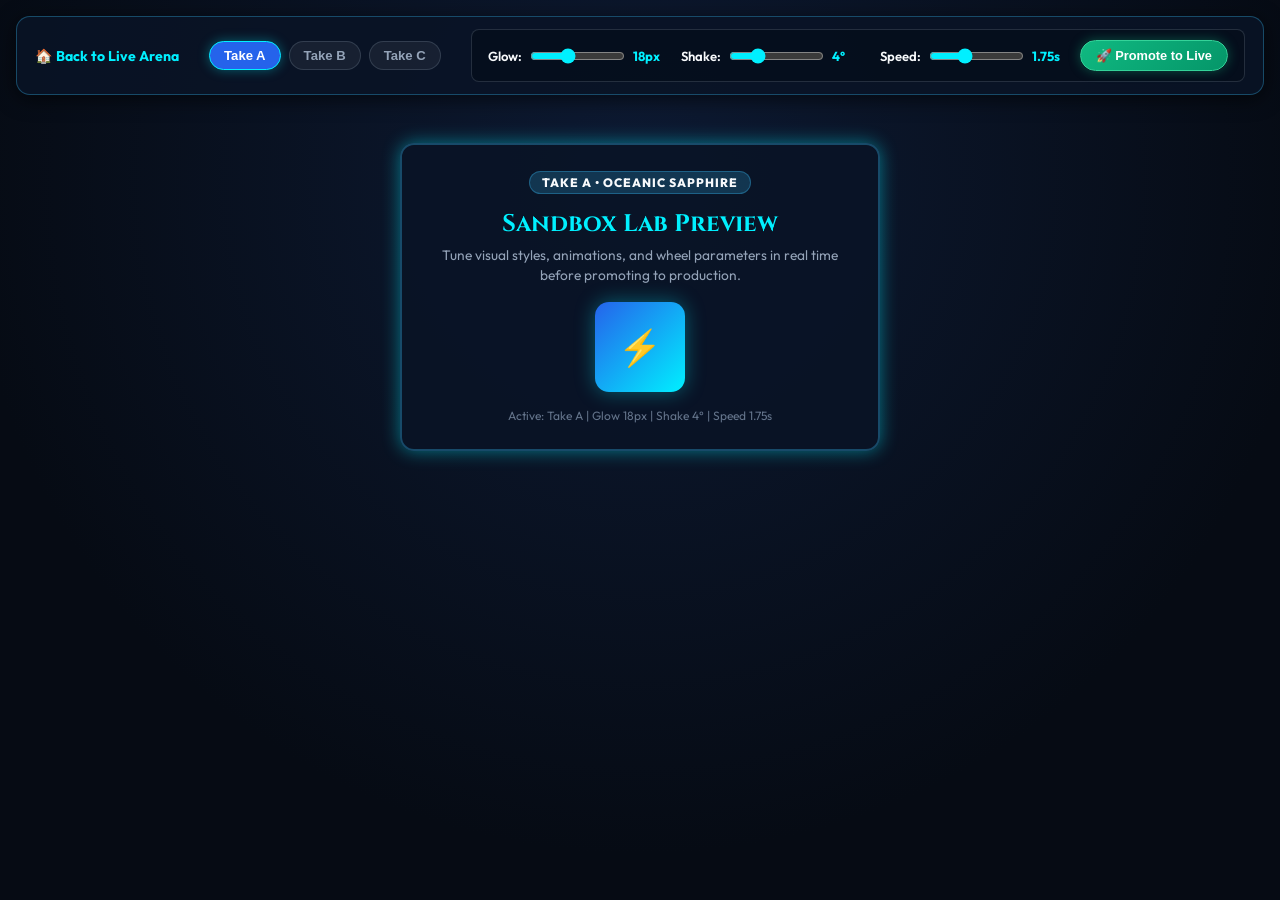
==== commit ac345105: "feat(sandbox): finalize setup migration, options lab under 140 lines, and auto-rollback rules" ====
--- a/sandbox/options.html
+++ b/sandbox/options.html
@@ -5,7 +5,7 @@
   <title>Wheel of Faith - Sandbox Lab</title>
   <link rel="stylesheet" href="../css/styles.css">
   <style>
-    body { background: radial-gradient(circle at 50% 20%, #0d1a33 0%, #060b14 70%); color: var(--text-primary); min-height: 100vh; padding: 16px; font-family: var(--font-body); }
+    body { background: radial-gradient(circle at 50% 20%, #0d1a33 0%, #060b14 70%); color: var(--text-primary); min-height: 100vh; padding: 16px; font-family: var(--font-body); margin: 0; }
     .sandbox-bar { display: flex; flex-wrap: wrap; align-items: center; justify-content: space-between; gap: 12px; padding: 12px 18px; background: var(--bg-card); border: 1px solid var(--border-blue); border-radius: var(--radius-md); box-shadow: 0 4px 20px rgba(0,0,0,0.6); margin-bottom: 24px; }
     .sandbox-link { color: var(--cyan-accent); text-decoration: none; font-weight: 700; font-size: 0.88rem; display: inline-flex; align-items: center; gap: 6px; }
     .sandbox-link:hover { text-decoration: underline; }
@@ -13,46 +13,54 @@
     .take-btn { background: rgba(255,255,255,0.06); border: 1px solid var(--border-silver); color: var(--text-secondary); padding: 6px 14px; border-radius: var(--radius-full); font-weight: 700; font-size: 0.82rem; cursor: pointer; transition: all 0.2s; }
     .take-btn.active { background: var(--blue-primary); color: #fff; border-color: var(--cyan-accent); box-shadow: 0 0 12px var(--cyan-glow); }
     .controls-row { display: flex; flex-wrap: wrap; gap: 16px; align-items: center; background: rgba(4,12,24,0.6); padding: 10px 16px; border-radius: var(--radius-sm); border: 1px solid var(--border-silver); }
-    .slider-item { display: flex; align-items: center; gap: 8px; font-size: 0.82rem; }
-    .slider-item input[type=range] { accent-color: var(--cyan-accent); width: 100px; }
+    .slider-item { display: flex; align-items: center; gap: 8px; font-size: 0.82rem; font-weight: 600; }
+    .slider-item input[type=range] { accent-color: var(--cyan-accent); width: 95px; }
     .slider-item b { color: var(--cyan-accent); min-width: 32px; }
+    .btn-promote { background: linear-gradient(135deg, #10b981, #059669); color: #fff; border: 1px solid #34d399; padding: 7px 15px; border-radius: var(--radius-full); font-weight: 800; font-size: 0.8rem; cursor: pointer; box-shadow: 0 0 12px rgba(16,185,129,0.4); }
+    .btn-promote:hover { transform: scale(1.05); box-shadow: 0 0 18px rgba(16,185,129,0.7); }
     .sandbox-stage { display: flex; justify-content: center; align-items: center; padding: 24px; }
-    .sandbox-preview-card { width: 100%; max-width: 460px; background: var(--bg-card); border: 2px solid var(--border-blue); border-radius: var(--radius-md); padding: 24px; text-align: center; box-shadow: 0 0 calc(var(--preview-glow, 16) * 1px) rgba(0, 240, 255, 0.45); transition: border-color 0.3s; }
+    .sandbox-preview-card { width: 100%; max-width: 480px; background: var(--bg-card); border: 2px solid var(--border-blue); border-radius: var(--radius-md); padding: 26px; text-align: center; box-shadow: 0 0 calc(var(--preview-glow, 18) * 1px) rgba(0, 240, 255, 0.45); transition: border-color 0.3s; }
     .sandbox-preview-card h2 { font-family: var(--font-heading); color: var(--cyan-accent); margin-bottom: 6px; }
-    .sandbox-badge { display: inline-block; padding: 3px 10px; border-radius: var(--radius-full); background: rgba(56, 189, 248, 0.2); border: 1px solid var(--border-blue); font-size: 0.76rem; font-weight: 800; letter-spacing: 0.08em; margin-bottom: 14px; }
-    .sandbox-pulse-box { width: 90px; height: 90px; margin: 16px auto; border-radius: var(--radius-md); background: linear-gradient(135deg, var(--blue-primary), var(--cyan-accent)); display: flex; align-items: center; justify-content: center; font-size: 2rem; box-shadow: 0 0 20px var(--cyan-glow); animation: previewPulse calc(var(--preview-speed, 2) * 1s) ease-in-out infinite alternate; }
+    .sandbox-badge { display: inline-block; padding: 3px 12px; border-radius: var(--radius-full); background: rgba(56, 189, 248, 0.2); border: 1px solid var(--border-blue); font-size: 0.76rem; font-weight: 800; letter-spacing: 0.08em; margin-bottom: 14px; }
+    .sandbox-pulse-box { width: 90px; height: 90px; margin: 16px auto; border-radius: var(--radius-md); background: linear-gradient(135deg, var(--blue-primary), var(--cyan-accent)); display: flex; align-items: center; justify-content: center; font-size: 2.2rem; box-shadow: 0 0 20px var(--cyan-glow); animation: previewPulse calc(var(--preview-speed, 1.75) * 1s) ease-in-out infinite alternate; }
     @keyframes previewPulse { from { transform: scale(0.95); opacity: 0.85; } to { transform: scale(1.08) rotate(calc(var(--preview-shake, 4) * 1deg)); opacity: 1; } }
+    .promote-toast { position: fixed; bottom: 24px; left: 50%; transform: translateX(-50%) translateY(20px); background: #064e3b; border: 1px solid #10b981; color: #ecfdf5; padding: 10px 20px; border-radius: var(--radius-full); font-weight: 700; font-size: 0.85rem; opacity: 0; pointer-events: none; transition: all 0.3s; z-index: 999; }
+    .promote-toast.show { opacity: 1; transform: translateX(-50%) translateY(0); }
   </style>
 </head>
 <body>
   <header class="sandbox-bar">
     <a href="../index.html" class="sandbox-link">🏠 Back to Live Arena</a>
     <div class="take-group">
-      <button class="take-btn active" data-take="A">Take A: Oceanic</button>
-      <button class="take-btn" data-take="B">Take B: Cyber Cyan</button>
-      <button class="take-btn" data-take="C">Take C: Celestial Void</button>
+      <button class="take-btn active" data-take="A">Take A</button>
+      <button class="take-btn" data-take="B">Take B</button>
+      <button class="take-btn" data-take="C">Take C</button>
     </div>
     <div class="controls-row">
-      <label class="slider-item">Glow: <input type="range" id="glowSlider" min="4" max="40" value="18"> <b id="glowVal">18</b></label>
+      <label class="slider-item">Glow: <input type="range" id="glowSlider" min="4" max="40" value="18"> <b id="glowVal">18px</b></label>
       <label class="slider-item">Shake: <input type="range" id="shakeSlider" min="0" max="15" value="4"> <b id="shakeVal">4°</b></label>
       <label class="slider-item">Speed: <input type="range" id="speedSlider" min="0.5" max="4" step="0.25" value="1.75"> <b id="speedVal">1.75s</b></label>
+      <button class="btn-promote" id="btnPromote">🚀 Promote to Live</button>
     </div>
   </header>
   <main class="sandbox-stage">
     <div class="sandbox-preview-card" id="previewCard">
       <span class="sandbox-badge" id="takeBadge">TAKE A • OCEANIC SAPPHIRE</span>
       <h2 id="previewTitle">Sandbox Lab Preview</h2>
-      <p id="previewDesc" style="color:var(--text-secondary); font-size:0.86rem; line-height:1.45;">Test visual takes, VFX animations, and wheel parameters in real time before promoting to live.</p>
+      <p id="previewDesc" style="color:var(--text-secondary); font-size:0.86rem; line-height:1.45;">Tune visual styles, animations, and wheel parameters in real time before promoting to production.</p>
       <div class="sandbox-pulse-box" id="pulseBox">⚡</div>
-      <div style="font-size:0.75rem; color:var(--text-muted);">Reactive Sandbox State • Live Preview Mode</div>
+      <div id="statusLine" style="font-size:0.75rem; color:var(--text-muted);">Active Settings: Glow 18px | Shake 4° | Speed 1.75s</div>
     </div>
   </main>
+  <div class="promote-toast" id="promoteToast">✅ Take ready for review at the Lock-In Gate!</div>
   <script>
-    const card = document.getElementById('previewCard'), badge = document.getElementById('takeBadge'), title = document.getElementById('previewTitle'), desc = document.getElementById('previewDesc');
-    const glow = document.getElementById('glowSlider'), shake = document.getElementById('shakeSlider'), speed = document.getElementById('speedSlider');
+    let activeTake = 'A';
+    const card = document.getElementById('previewCard'), badge = document.getElementById('takeBadge'), title = document.getElementById('previewTitle'), desc = document.getElementById('previewDesc'), status = document.getElementById('statusLine');
+    const glow = document.getElementById('glowSlider'), shake = document.getElementById('shakeSlider'), speed = document.getElementById('speedSlider'), toast = document.getElementById('promoteToast');
     function sync() {
       card.style.setProperty('--preview-glow', glow.value); card.style.setProperty('--preview-shake', shake.value); card.style.setProperty('--preview-speed', speed.value);
-      document.getElementById('glowVal').textContent = glow.value; document.getElementById('shakeVal').textContent = shake.value + '°'; document.getElementById('speedVal').textContent = speed.value + 's';
+      document.getElementById('glowVal').textContent = glow.value + 'px'; document.getElementById('shakeVal').textContent = shake.value + '°'; document.getElementById('speedVal').textContent = speed.value + 's';
+      status.textContent = `Active: Take ${activeTake} | Glow ${glow.value}px | Shake ${shake.value}° | Speed ${speed.value}s`;
     }
     [glow, shake, speed].forEach(s => s.addEventListener('input', sync)); sync();
     const takes = {
@@ -62,8 +70,12 @@
     };
     document.querySelectorAll('.take-btn').forEach(btn => btn.addEventListener('click', () => {
       document.querySelectorAll('.take-btn').forEach(b => b.classList.remove('active')); btn.classList.add('active');
-      const t = takes[btn.dataset.take]; badge.textContent = t.badge; title.textContent = t.title; desc.textContent = t.desc; card.style.borderColor = t.border;
+      activeTake = btn.dataset.take; const t = takes[activeTake]; badge.textContent = t.badge; title.textContent = t.title; desc.textContent = t.desc; card.style.borderColor = t.border; sync();
     }));
+    document.getElementById('btnPromote').addEventListener('click', () => {
+      toast.textContent = `🚀 Take ${activeTake} locked! Tell your AI to promote Take ${activeTake} (Glow: ${glow.value}px, Shake: ${shake.value}°, Speed: ${speed.value}s).`;
+      toast.classList.add('show'); setTimeout(() => toast.classList.remove('show'), 3500);
+    });
   </script>
 </body>
 </html>
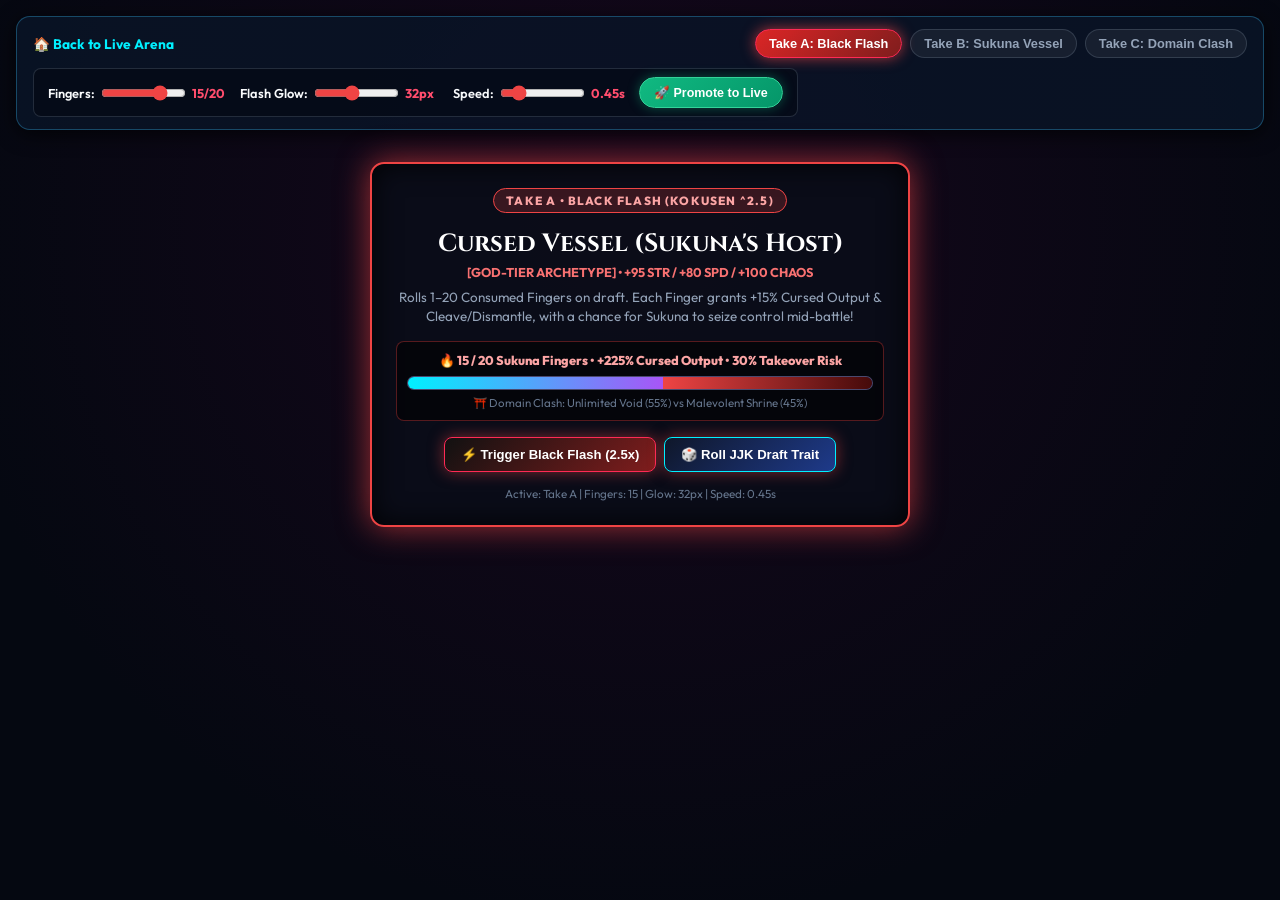
==== commit 28b6ad02: "feat(sandbox): build JJK Draft Pack A + Black Flash / Vessel / Domain Clash Lab C in sandbox" ====
--- a/sandbox/options.html
+++ b/sandbox/options.html
@@ -2,79 +2,137 @@
 <html lang="en">
 <head>
   <meta charset="UTF-8"><meta name="viewport" content="width=device-width, initial-scale=1.0">
-  <title>Wheel of Faith - Sandbox Lab</title>
+  <title>Wheel of Faith - JJK Sandbox Lab (Pack A + C)</title>
   <link rel="stylesheet" href="../css/styles.css">
   <style>
-    body { background: radial-gradient(circle at 50% 20%, #0d1a33 0%, #060b14 70%); color: var(--text-primary); min-height: 100vh; padding: 16px; font-family: var(--font-body); margin: 0; }
-    .sandbox-bar { display: flex; flex-wrap: wrap; align-items: center; justify-content: space-between; gap: 12px; padding: 12px 18px; background: var(--bg-card); border: 1px solid var(--border-blue); border-radius: var(--radius-md); box-shadow: 0 4px 20px rgba(0,0,0,0.6); margin-bottom: 24px; }
-    .sandbox-link { color: var(--cyan-accent); text-decoration: none; font-weight: 700; font-size: 0.88rem; display: inline-flex; align-items: center; gap: 6px; }
-    .sandbox-link:hover { text-decoration: underline; }
-    .take-group { display: flex; gap: 8px; }
-    .take-btn { background: rgba(255,255,255,0.06); border: 1px solid var(--border-silver); color: var(--text-secondary); padding: 6px 14px; border-radius: var(--radius-full); font-weight: 700; font-size: 0.82rem; cursor: pointer; transition: all 0.2s; }
-    .take-btn.active { background: var(--blue-primary); color: #fff; border-color: var(--cyan-accent); box-shadow: 0 0 12px var(--cyan-glow); }
-    .controls-row { display: flex; flex-wrap: wrap; gap: 16px; align-items: center; background: rgba(4,12,24,0.6); padding: 10px 16px; border-radius: var(--radius-sm); border: 1px solid var(--border-silver); }
-    .slider-item { display: flex; align-items: center; gap: 8px; font-size: 0.82rem; font-weight: 600; }
-    .slider-item input[type=range] { accent-color: var(--cyan-accent); width: 95px; }
-    .slider-item b { color: var(--cyan-accent); min-width: 32px; }
-    .btn-promote { background: linear-gradient(135deg, #10b981, #059669); color: #fff; border: 1px solid #34d399; padding: 7px 15px; border-radius: var(--radius-full); font-weight: 800; font-size: 0.8rem; cursor: pointer; box-shadow: 0 0 12px rgba(16,185,129,0.4); }
-    .btn-promote:hover { transform: scale(1.05); box-shadow: 0 0 18px rgba(16,185,129,0.7); }
-    .sandbox-stage { display: flex; justify-content: center; align-items: center; padding: 24px; }
-    .sandbox-preview-card { width: 100%; max-width: 480px; background: var(--bg-card); border: 2px solid var(--border-blue); border-radius: var(--radius-md); padding: 26px; text-align: center; box-shadow: 0 0 calc(var(--preview-glow, 18) * 1px) rgba(0, 240, 255, 0.45); transition: border-color 0.3s; }
-    .sandbox-preview-card h2 { font-family: var(--font-heading); color: var(--cyan-accent); margin-bottom: 6px; }
-    .sandbox-badge { display: inline-block; padding: 3px 12px; border-radius: var(--radius-full); background: rgba(56, 189, 248, 0.2); border: 1px solid var(--border-blue); font-size: 0.76rem; font-weight: 800; letter-spacing: 0.08em; margin-bottom: 14px; }
-    .sandbox-pulse-box { width: 90px; height: 90px; margin: 16px auto; border-radius: var(--radius-md); background: linear-gradient(135deg, var(--blue-primary), var(--cyan-accent)); display: flex; align-items: center; justify-content: center; font-size: 2.2rem; box-shadow: 0 0 20px var(--cyan-glow); animation: previewPulse calc(var(--preview-speed, 1.75) * 1s) ease-in-out infinite alternate; }
-    @keyframes previewPulse { from { transform: scale(0.95); opacity: 0.85; } to { transform: scale(1.08) rotate(calc(var(--preview-shake, 4) * 1deg)); opacity: 1; } }
-    .promote-toast { position: fixed; bottom: 24px; left: 50%; transform: translateX(-50%) translateY(20px); background: #064e3b; border: 1px solid #10b981; color: #ecfdf5; padding: 10px 20px; border-radius: var(--radius-full); font-weight: 700; font-size: 0.85rem; opacity: 0; pointer-events: none; transition: all 0.3s; z-index: 999; }
-    .promote-toast.show { opacity: 1; transform: translateX(-50%) translateY(0); }
+    body { background: radial-gradient(circle at 50% 25%, #16071c 0%, #050811 75%); color: var(--text-primary); min-height: 100vh; padding: 16px; font-family: var(--font-body); margin: 0; overflow-x: hidden; }
+    .sandbox-bar { display: flex; flex-wrap: wrap; align-items: center; justify-content: space-between; gap: 10px; padding: 12px 16px; background: var(--bg-card); border: 1px solid var(--border-blue); border-radius: var(--radius-md); box-shadow: 0 4px 20px rgba(0,0,0,0.7); margin-bottom: 20px; }
+    .sandbox-link { color: var(--cyan-accent); text-decoration: none; font-weight: 700; font-size: 0.86rem; }
+    .take-group, .action-row { display: flex; gap: 8px; flex-wrap: wrap; justify-content: center; }
+    .take-btn { background: rgba(255,255,255,0.06); border: 1px solid var(--border-silver); color: var(--text-secondary); padding: 6px 13px; border-radius: var(--radius-full); font-weight: 700; font-size: 0.8rem; cursor: pointer; transition: all 0.2s; }
+    .take-btn.active { background: linear-gradient(135deg, #dc2626, #7f1d1d); color: #fff; border-color: #ff2a55; box-shadow: 0 0 14px rgba(239,68,68,0.7); }
+    .controls-row { display: flex; flex-wrap: wrap; gap: 14px; align-items: center; background: rgba(4,10,22,0.75); padding: 8px 14px; border-radius: var(--radius-sm); border: 1px solid var(--border-silver); }
+    .slider-item { display: flex; align-items: center; gap: 6px; font-size: 0.8rem; font-weight: 600; }
+    .slider-item input[type=range] { accent-color: #ef4444; width: 85px; }
+    .slider-item b { color: #ff4d6d; min-width: 34px; }
+    .btn-promote { background: linear-gradient(135deg, #10b981, #059669); color: #fff; border: 1px solid #34d399; padding: 7px 14px; border-radius: var(--radius-full); font-weight: 800; font-size: 0.78rem; cursor: pointer; box-shadow: 0 0 12px rgba(16,185,129,0.4); transition: 0.2s; }
+    .sandbox-stage { display: flex; justify-content: center; align-items: center; padding: 12px; position: relative; }
+    .jjk-card { width: 100%; max-width: 540px; background: rgba(10, 12, 24, 0.92); border: 2px solid #ef4444; border-radius: var(--radius-md); padding: 24px; text-align: center; box-shadow: 0 0 calc(var(--flash-glow, 32) * 1px) var(--aura-color, rgba(239, 68, 68, 0.65)), inset 0 0 28px rgba(0,0,0,0.9); position: relative; overflow: hidden; transition: border-color 0.3s, box-shadow 0.3s; }
+    .jjk-badge { display: inline-block; padding: 4px 12px; border-radius: var(--radius-full); background: rgba(239, 68, 68, 0.2); border: 1px solid #ef4444; color: #fca5a5; font-size: 0.74rem; font-weight: 800; letter-spacing: 0.1em; margin-bottom: 10px; }
+    .finger-meter { margin: 14px 0; padding: 10px; background: rgba(0,0,0,0.55); border-radius: var(--radius-sm); border: 1px solid rgba(239,68,68,0.35); }
+    .clash-bar { height: 14px; border-radius: 99px; background: #1e1b4b; overflow: hidden; display: flex; border: 1px solid #fff3; margin-top: 8px; }
+    .clash-left { background: linear-gradient(90deg, #00f0ff, #a855f7); width: 55%; transition: width 0.25s; box-shadow: 0 0 12px #00f0ff; }
+    .clash-right { background: linear-gradient(90deg, #ef4444, #450a0a); flex: 1; }
+    .btn-jjk { padding: 9px 16px; border-radius: var(--radius-sm); font-weight: 800; font-size: 0.82rem; cursor: pointer; border: 1px solid #ff2a55; background: linear-gradient(135deg, #111, #7f1d1d); color: #fff; box-shadow: 0 0 15px rgba(239,68,68,0.5); transition: transform 0.15s; }
+    .btn-jjk:hover { transform: scale(1.04); }
+    .kokusen-active { animation: kokusenShake calc(var(--impact-speed, 0.45) * 1s) cubic-bezier(.36,.07,.19,.97) both; }
+    @keyframes kokusenShake {
+      0% { transform: scale(0.94); filter: invert(1) contrast(2); }
+      18% { transform: translate(-14px, 10px) rotate(-2deg) scale(1.04); filter: none; }
+      35% { transform: translate(12px, -10px) rotate(2deg); }
+      55% { transform: translate(-8px, 6px) rotate(-1deg); }
+      75% { transform: translate(5px, -4px); }
+      100% { transform: translate(0, 0) scale(1); }
+    }
+    .sparks-svg { position: absolute; inset: 0; width: 100%; height: 100%; pointer-events: none; opacity: 0; transition: opacity 0.1s; }
+    .sparks-svg.flash { opacity: 1; }
   </style>
 </head>
 <body>
   <header class="sandbox-bar">
     <a href="../index.html" class="sandbox-link">🏠 Back to Live Arena</a>
     <div class="take-group">
-      <button class="take-btn active" data-take="A">Take A</button>
-      <button class="take-btn" data-take="B">Take B</button>
-      <button class="take-btn" data-take="C">Take C</button>
+      <button class="take-btn active" data-take="A">Take A: Black Flash</button>
+      <button class="take-btn" data-take="B">Take B: Sukuna Vessel</button>
+      <button class="take-btn" data-take="C">Take C: Domain Clash</button>
     </div>
     <div class="controls-row">
-      <label class="slider-item">Glow: <input type="range" id="glowSlider" min="4" max="40" value="18"> <b id="glowVal">18px</b></label>
-      <label class="slider-item">Shake: <input type="range" id="shakeSlider" min="0" max="15" value="4"> <b id="shakeVal">4°</b></label>
-      <label class="slider-item">Speed: <input type="range" id="speedSlider" min="0.5" max="4" step="0.25" value="1.75"> <b id="speedVal">1.75s</b></label>
+      <label class="slider-item">Fingers: <input type="range" id="fingerSlider" min="1" max="20" value="15"> <b id="fingerVal">15/20</b></label>
+      <label class="slider-item">Flash Glow: <input type="range" id="glowSlider" min="10" max="60" value="32"> <b id="glowVal">32px</b></label>
+      <label class="slider-item">Speed: <input type="range" id="speedSlider" min="0.25" max="1.5" step="0.05" value="0.45"> <b id="speedVal">0.45s</b></label>
       <button class="btn-promote" id="btnPromote">🚀 Promote to Live</button>
     </div>
   </header>
+
   <main class="sandbox-stage">
-    <div class="sandbox-preview-card" id="previewCard">
-      <span class="sandbox-badge" id="takeBadge">TAKE A • OCEANIC SAPPHIRE</span>
-      <h2 id="previewTitle">Sandbox Lab Preview</h2>
-      <p id="previewDesc" style="color:var(--text-secondary); font-size:0.86rem; line-height:1.45;">Tune visual styles, animations, and wheel parameters in real time before promoting to production.</p>
-      <div class="sandbox-pulse-box" id="pulseBox">⚡</div>
-      <div id="statusLine" style="font-size:0.75rem; color:var(--text-muted);">Active Settings: Glow 18px | Shake 4° | Speed 1.75s</div>
+    <div class="jjk-card" id="jjkCard">
+      <svg class="sparks-svg" id="sparksSvg" viewBox="0 0 400 300">
+        <path d="M20,40 L150,140 L120,170 L240,260 M360,30 L220,130 L260,160 L140,270" stroke="#000" stroke-width="9" fill="none" stroke-linecap="round"/>
+        <path d="M20,40 L150,140 L120,170 L240,260 M360,30 L220,130 L260,160 L140,270 M60,240 L190,150 L290,80" stroke="#ff1e42" stroke-width="3.5" fill="none" stroke-linecap="round"/>
+      </svg>
+      <span class="jjk-badge" id="takeBadge">TAKE A • BLACK FLASH (KOKUSEN ^2.5)</span>
+      <h2 id="traitTitle" style="font-family:var(--font-heading); font-size:1.55rem; margin:4px 0; color:#fff;">Cursed Vessel (Sukuna's Host)</h2>
+      <div id="traitMeta" style="color:#f87171; font-size:0.8rem; font-weight:700; margin-bottom:8px;">[GOD-TIER ARCHETYPE] • +95 STR / +80 SPD / +100 CHAOS</div>
+      <p id="traitDesc" style="color:var(--text-secondary); font-size:0.84rem; line-height:1.45; margin-bottom:14px;">Rolls 1–20 Consumed Fingers on draft. Each Finger grants +15% Cursed Output & Cleave/Dismantle, with a chance for Sukuna to seize control mid-battle!</p>
+
+      <div class="finger-meter">
+        <div id="fingerReadout" style="font-size:0.8rem; font-weight:800; color:#fca5a5;">🔥 15 / 20 Sukuna Fingers • +225% Cursed Output • 30% Takeover Risk</div>
+        <div class="clash-bar" title="Domain Clash Tug-of-War"><div class="clash-left" id="clashBarLeft"></div><div class="clash-right"></div></div>
+        <div id="clashStatus" style="font-size:0.72rem; color:var(--text-muted); margin-top:5px;">⛩️ Domain Clash: Unlimited Void (55%) vs Malevolent Shrine (45%)</div>
+      </div>
+
+      <div class="action-row" style="margin-top:16px;">
+        <button class="btn-jjk" id="btnBlackFlash">⚡ Trigger Black Flash (2.5x)</button>
+        <button class="btn-jjk" id="btnSpinTrait" style="border-color:var(--cyan-accent); background:linear-gradient(135deg,#0f172a,#1e3a8a);">🎲 Roll JJK Draft Trait</button>
+      </div>
+      <div id="statusLine" style="font-size:0.73rem; color:var(--text-muted); margin-top:14px;">Active: Take A | Fingers: 15 | Glow: 32px | Speed: 0.45s</div>
     </div>
   </main>
-  <div class="promote-toast" id="promoteToast">✅ Take ready for review at the Lock-In Gate!</div>
+
   <script>
-    let activeTake = 'A';
-    const card = document.getElementById('previewCard'), badge = document.getElementById('takeBadge'), title = document.getElementById('previewTitle'), desc = document.getElementById('previewDesc'), status = document.getElementById('statusLine');
-    const glow = document.getElementById('glowSlider'), shake = document.getElementById('shakeSlider'), speed = document.getElementById('speedSlider'), toast = document.getElementById('promoteToast');
+    let activeTake = 'A', traitIdx = 0, clashPct = 55;
+    const card = document.getElementById('jjkCard'), badge = document.getElementById('takeBadge'), title = document.getElementById('traitTitle'), meta = document.getElementById('traitMeta'), desc = document.getElementById('traitDesc');
+    const fingers = document.getElementById('fingerSlider'), glow = document.getElementById('glowSlider'), speed = document.getElementById('speedSlider'), status = document.getElementById('statusLine');
+    const jjkTraits = [
+      { name: "Cursed Vessel (Sukuna's Host)", meta: "[GOD-TIER ARCHETYPE] • +95 STR / +80 SPD / +100 CHAOS", desc: "Rolls 1–20 Consumed Fingers on draft. Grants Cleave, Dismantle & Reverse Cursed Technique." },
+      { name: "Six Eyes & Limitless Heir", meta: "[GOD-TIER RACE] • +110 INT / +95 SPD / INFINITY BARRIER", desc: "Neutral Limitless slows incoming strikes; unleashes Cursed Technique Reversal: Red & Hollow Purple." },
+      { name: "Heavenly Restricted (Zero CE)", meta: "[MYTHIC ARCHETYPE] • +120 STR / +115 SPD / IMMUNE TO DOMAINS", desc: "Complete absence of Cursed Energy in exchange for superhuman physical stats & domain immunity." },
+      { name: "Special Grade Cursed Spirit", meta: "[MYTHIC RACE] • +90 DUR / +85 CHAOS / SOUL MULTIPLICITY", desc: "Regenerates HP with pure Cursed Energy and reshapes the soul with Idle Transfiguration." },
+      { name: "Inverted Spear of Heaven", meta: "[GOD-TIER CURSED TOOL] • NULLIFIES ALL DEFENSIVE BARRIERS", desc: "Special Grade foreign blade that forcibly cancels active Cursed Techniques and Infinity barriers on hit." },
+      { name: "Eight-Handled Wheel (Mahoraga)", meta: "[GOD-TIER POWER] • ADAPTS TO ANY & ALL PHENOMENA", desc: "Every time you take damage, the sacred wheel turns once—reducing future damage by 35% and healing." },
+      { name: "Black Flash (Kokusen)", meta: "[EPIC POWER] • 2.5x EXPONENTIAL CRIT + ZONE STATE", desc: "Distorts space within 0.000001s of impact, dealing ^2.5 damage with crimson-obsidian lightning." }
+    ];
+    const takes = {
+      A: { badge: 'TAKE A • BLACK FLASH (KOKUSEN ^2.5)', border: '#ef4444', aura: 'rgba(239, 68, 68, 0.7)' },
+      B: { badge: 'TAKE B • SUKUNA VESSEL AURA', border: '#f59e0b', aura: 'rgba(245, 158, 11, 0.65)' },
+      C: { badge: 'TAKE C • DOMAIN CLASH TUG-OF-WAR', border: '#a855f7', aura: 'rgba(168, 85, 247, 0.7)' }
+    };
+    function playKokusenSound() {
+      try {
+        const ctx = new (window.AudioContext || window.webkitAudioContext)(), o = ctx.createOscillator(), g = ctx.createGain();
+        o.type = 'sawtooth'; o.frequency.setValueAtTime(140, ctx.currentTime); o.frequency.exponentialRampToValueAtTime(28, ctx.currentTime + 0.35);
+        g.gain.setValueAtTime(0.4, ctx.currentTime); g.gain.exponentialRampToValueAtTime(0.01, ctx.currentTime + 0.38);
+        o.connect(g); g.connect(ctx.destination); o.start(); o.stop(ctx.currentTime + 0.38);
+      } catch(e) {}
+    }
     function sync() {
-      card.style.setProperty('--preview-glow', glow.value); card.style.setProperty('--preview-shake', shake.value); card.style.setProperty('--preview-speed', speed.value);
-      document.getElementById('glowVal').textContent = glow.value + 'px'; document.getElementById('shakeVal').textContent = shake.value + '°'; document.getElementById('speedVal').textContent = speed.value + 's';
-      status.textContent = `Active: Take ${activeTake} | Glow ${glow.value}px | Shake ${shake.value}° | Speed ${speed.value}s`;
+      const f = fingers.value;
+      card.style.setProperty('--flash-glow', glow.value); card.style.setProperty('--impact-speed', speed.value);
+      document.getElementById('fingerVal').textContent = `${f}/20`; document.getElementById('glowVal').textContent = `${glow.value}px`; document.getElementById('speedVal').textContent = `${speed.value}s`;
+      document.getElementById('fingerReadout').textContent = `🔥 ${f} / 20 Sukuna Fingers • +${f * 15}% Cursed Output • ${f * 2}% Takeover Risk`;
+      status.textContent = `Active: Take ${activeTake} | Fingers: ${f} | Glow: ${glow.value}px | Speed: ${speed.value}s`;
     }
-    [glow, shake, speed].forEach(s => s.addEventListener('input', sync)); sync();
-    const takes = {
-      A: { badge: 'TAKE A • OCEANIC SAPPHIRE', title: 'Oceanic Sapphire Flow', desc: 'Deep midnight blues with luminous ocean crests and soft rhythmic pulse.', border: 'rgba(56, 189, 248, 0.4)' },
-      B: { badge: 'TAKE B • CYBER CYAN', title: 'High-Voltage Cyan', desc: 'Sharper electric contrast with neon edging and energetic pulse velocity.', border: '#00f0ff' },
-      C: { badge: 'TAKE C • CELESTIAL VOID', title: 'Deep Void Starlight', desc: 'Dark abyssal backdrop with concentrated violet-cyan celestial flares.', border: '#a855f7' }
-    };
+    [fingers, glow, speed].forEach(s => s.addEventListener('input', sync)); sync();
     document.querySelectorAll('.take-btn').forEach(btn => btn.addEventListener('click', () => {
       document.querySelectorAll('.take-btn').forEach(b => b.classList.remove('active')); btn.classList.add('active');
-      activeTake = btn.dataset.take; const t = takes[activeTake]; badge.textContent = t.badge; title.textContent = t.title; desc.textContent = t.desc; card.style.borderColor = t.border; sync();
+      activeTake = btn.dataset.take; const t = takes[activeTake]; badge.textContent = t.badge; card.style.borderColor = t.border; card.style.setProperty('--aura-color', t.aura); sync();
     }));
-    document.getElementById('btnPromote').addEventListener('click', () => {
-      toast.textContent = `🚀 Take ${activeTake} locked! Tell your AI to promote Take ${activeTake} (Glow: ${glow.value}px, Shake: ${shake.value}°, Speed: ${speed.value}s).`;
-      toast.classList.add('show'); setTimeout(() => toast.classList.remove('show'), 3500);
+    document.getElementById('btnBlackFlash').addEventListener('click', () => {
+      playKokusenSound(); card.classList.remove('kokusen-active'); void card.offsetWidth; card.classList.add('kokusen-active');
+      const svg = document.getElementById('sparksSvg'); svg.classList.add('flash'); setTimeout(() => svg.classList.remove('flash'), 420);
+      clashPct = Math.min(90, Math.max(15, clashPct + (Math.random() > 0.4 ? 14 : -12)));
+      document.getElementById('clashBarLeft').style.width = clashPct + '%';
+      document.getElementById('clashStatus').textContent = `⛩️ Domain Clash: Unlimited Void (${clashPct}%) vs Malevolent Shrine (${100 - clashPct}%)`;
+    });
+    document.getElementById('btnSpinTrait').addEventListener('click', () => {
+      traitIdx = (traitIdx + 1) % jjkTraits.length; const tr = jjkTraits[traitIdx];
+      title.textContent = tr.name; meta.textContent = tr.meta; desc.textContent = tr.desc; playKokusenSound();
+    });
+    const btnPromote = document.getElementById('btnPromote');
+    btnPromote.addEventListener('click', () => {
+      const copyText = `Promote to live with sandbox settings: take=${activeTake}, fingers=${fingers.value}, glow=${glow.value}px, speed=${speed.value}s`;
+      if (navigator.clipboard && navigator.clipboard.writeText) navigator.clipboard.writeText(copyText);
+      btnPromote.textContent = '✅ Copied to Clipboard!'; setTimeout(() => { btnPromote.textContent = '🚀 Promote to Live'; }, 2000);
     });
   </script>
 </body>
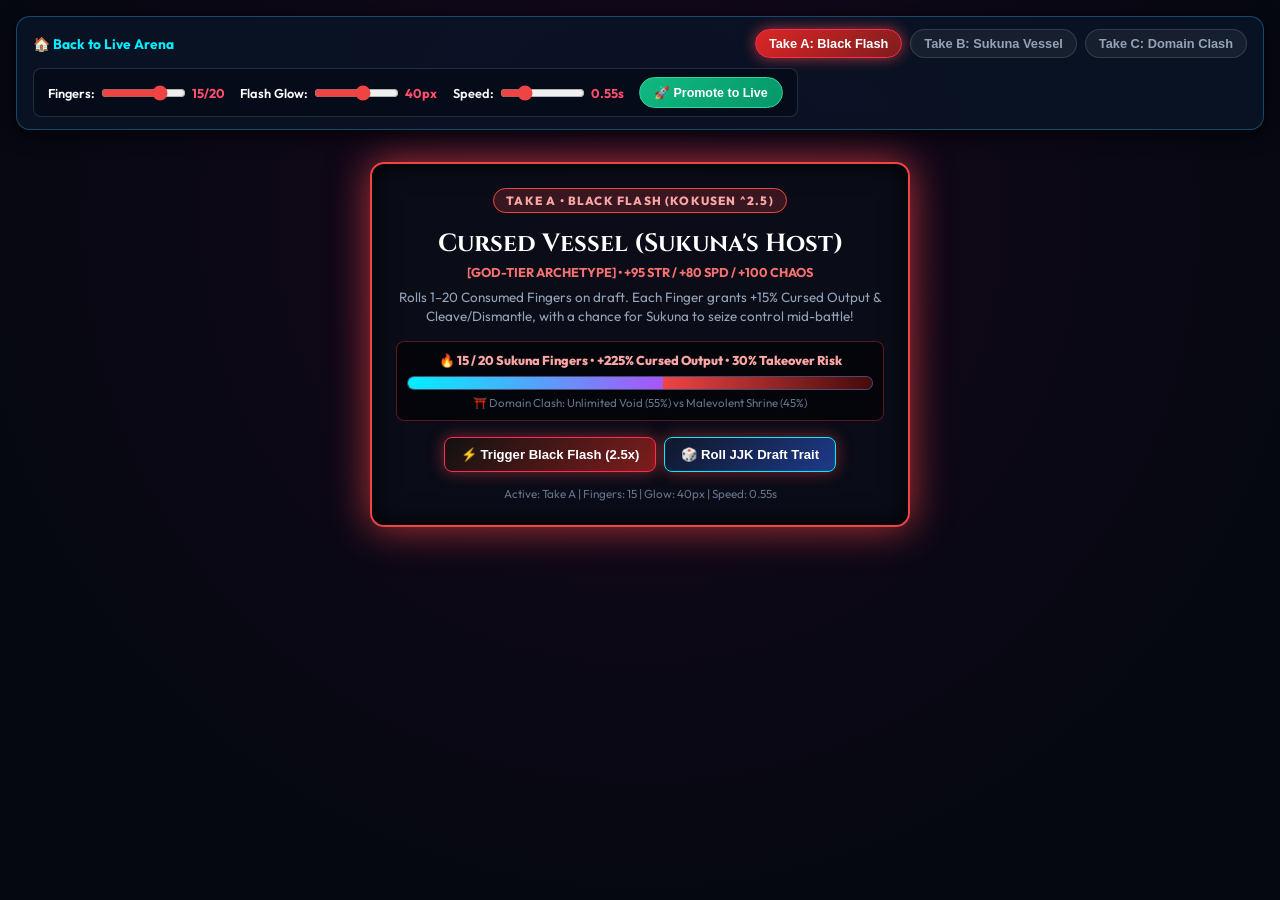
==== commit 05c2bba4: "Promote JJK Expansion (Races, Cursed Vessel 1-20F, Cursed Tools, Techniques, Bosses) & Ultra-Flashy " ====
--- a/sandbox/options.html
+++ b/sandbox/options.html
@@ -2,43 +2,39 @@
 <html lang="en">
 <head>
   <meta charset="UTF-8"><meta name="viewport" content="width=device-width, initial-scale=1.0">
-  <title>Wheel of Faith - JJK Sandbox Lab (Pack A + C)</title>
+  <title>Wheel of Faith - JJK Sandbox Lab (Ultra Black Flash)</title>
   <link rel="stylesheet" href="../css/styles.css">
   <style>
     body { background: radial-gradient(circle at 50% 25%, #16071c 0%, #050811 75%); color: var(--text-primary); min-height: 100vh; padding: 16px; font-family: var(--font-body); margin: 0; overflow-x: hidden; }
-    .sandbox-bar { display: flex; flex-wrap: wrap; align-items: center; justify-content: space-between; gap: 10px; padding: 12px 16px; background: var(--bg-card); border: 1px solid var(--border-blue); border-radius: var(--radius-md); box-shadow: 0 4px 20px rgba(0,0,0,0.7); margin-bottom: 20px; }
+    .sandbox-bar { display: flex; flex-wrap: wrap; align-items: center; justify-content: space-between; gap: 10px; padding: 12px 16px; background: var(--bg-card); border: 1px solid var(--border-blue); border-radius: var(--radius-md); box-shadow: 0 4px 20px rgba(0,0,0,0.7); margin-bottom: 20px; position: relative; z-index: 20; }
     .sandbox-link { color: var(--cyan-accent); text-decoration: none; font-weight: 700; font-size: 0.86rem; }
     .take-group, .action-row { display: flex; gap: 8px; flex-wrap: wrap; justify-content: center; }
-    .take-btn { background: rgba(255,255,255,0.06); border: 1px solid var(--border-silver); color: var(--text-secondary); padding: 6px 13px; border-radius: var(--radius-full); font-weight: 700; font-size: 0.8rem; cursor: pointer; transition: all 0.2s; }
+    .take-btn { background: rgba(255,255,255,0.06); border: 1px solid var(--border-silver); color: var(--text-secondary); padding: 6px 13px; border-radius: var(--radius-full); font-weight: 700; font-size: 0.8rem; cursor: pointer; transition: 0.2s; }
     .take-btn.active { background: linear-gradient(135deg, #dc2626, #7f1d1d); color: #fff; border-color: #ff2a55; box-shadow: 0 0 14px rgba(239,68,68,0.7); }
     .controls-row { display: flex; flex-wrap: wrap; gap: 14px; align-items: center; background: rgba(4,10,22,0.75); padding: 8px 14px; border-radius: var(--radius-sm); border: 1px solid var(--border-silver); }
     .slider-item { display: flex; align-items: center; gap: 6px; font-size: 0.8rem; font-weight: 600; }
     .slider-item input[type=range] { accent-color: #ef4444; width: 85px; }
     .slider-item b { color: #ff4d6d; min-width: 34px; }
-    .btn-promote { background: linear-gradient(135deg, #10b981, #059669); color: #fff; border: 1px solid #34d399; padding: 7px 14px; border-radius: var(--radius-full); font-weight: 800; font-size: 0.78rem; cursor: pointer; box-shadow: 0 0 12px rgba(16,185,129,0.4); transition: 0.2s; }
+    .btn-promote { background: linear-gradient(135deg, #10b981, #059669); color: #fff; border: 1px solid #34d399; padding: 7px 14px; border-radius: var(--radius-full); font-weight: 800; font-size: 0.78rem; cursor: pointer; }
     .sandbox-stage { display: flex; justify-content: center; align-items: center; padding: 12px; position: relative; }
-    .jjk-card { width: 100%; max-width: 540px; background: rgba(10, 12, 24, 0.92); border: 2px solid #ef4444; border-radius: var(--radius-md); padding: 24px; text-align: center; box-shadow: 0 0 calc(var(--flash-glow, 32) * 1px) var(--aura-color, rgba(239, 68, 68, 0.65)), inset 0 0 28px rgba(0,0,0,0.9); position: relative; overflow: hidden; transition: border-color 0.3s, box-shadow 0.3s; }
+    .jjk-card { width: 100%; max-width: 540px; background: rgba(10, 12, 24, 0.92); border: 2px solid #ef4444; border-radius: var(--radius-md); padding: 24px; text-align: center; box-shadow: 0 0 calc(var(--flash-glow, 36) * 1px) var(--aura-color, rgba(239, 68, 68, 0.75)), inset 0 0 28px rgba(0,0,0,0.9); position: relative; overflow: hidden; z-index: 10; }
     .jjk-badge { display: inline-block; padding: 4px 12px; border-radius: var(--radius-full); background: rgba(239, 68, 68, 0.2); border: 1px solid #ef4444; color: #fca5a5; font-size: 0.74rem; font-weight: 800; letter-spacing: 0.1em; margin-bottom: 10px; }
     .finger-meter { margin: 14px 0; padding: 10px; background: rgba(0,0,0,0.55); border-radius: var(--radius-sm); border: 1px solid rgba(239,68,68,0.35); }
     .clash-bar { height: 14px; border-radius: 99px; background: #1e1b4b; overflow: hidden; display: flex; border: 1px solid #fff3; margin-top: 8px; }
     .clash-left { background: linear-gradient(90deg, #00f0ff, #a855f7); width: 55%; transition: width 0.25s; box-shadow: 0 0 12px #00f0ff; }
     .clash-right { background: linear-gradient(90deg, #ef4444, #450a0a); flex: 1; }
     .btn-jjk { padding: 9px 16px; border-radius: var(--radius-sm); font-weight: 800; font-size: 0.82rem; cursor: pointer; border: 1px solid #ff2a55; background: linear-gradient(135deg, #111, #7f1d1d); color: #fff; box-shadow: 0 0 15px rgba(239,68,68,0.5); transition: transform 0.15s; }
-    .btn-jjk:hover { transform: scale(1.04); }
-    .kokusen-active { animation: kokusenShake calc(var(--impact-speed, 0.45) * 1s) cubic-bezier(.36,.07,.19,.97) both; }
-    @keyframes kokusenShake {
-      0% { transform: scale(0.94); filter: invert(1) contrast(2); }
-      18% { transform: translate(-14px, 10px) rotate(-2deg) scale(1.04); filter: none; }
-      35% { transform: translate(12px, -10px) rotate(2deg); }
-      55% { transform: translate(-8px, 6px) rotate(-1deg); }
-      75% { transform: translate(5px, -4px); }
-      100% { transform: translate(0, 0) scale(1); }
-    }
-    .sparks-svg { position: absolute; inset: 0; width: 100%; height: 100%; pointer-events: none; opacity: 0; transition: opacity 0.1s; }
-    .sparks-svg.flash { opacity: 1; }
+    .btn-jjk:hover { transform: scale(1.05); }
+    #bfCanvas { position: fixed; inset: 0; width: 100vw; height: 100vh; pointer-events: none; z-index: 999; }
+    .kokusen-banner { position: fixed; top: 42%; left: 50%; transform: translate(-50%, -50%) scale(0); z-index: 1000; pointer-events: none; font-family: var(--font-heading); font-size: 3.2rem; font-weight: 900; color: #fff; text-shadow: 0 0 25px #ff003c, 0 0 50px #ff003c, 4px 4px 0 #000; letter-spacing: 0.12em; opacity: 0; transition: transform 0.15s cubic-bezier(.17,.89,.32,1.49), opacity 0.15s; white-space: nowrap; }
+    .kokusen-banner.show { transform: translate(-50%, -50%) scale(1) rotate(-3deg); opacity: 1; }
+    .kokusen-shake { animation: kShake calc(var(--impact-speed, 0.55) * 1s) cubic-bezier(.36,.07,.19,.97) both; }
+    @keyframes kShake { 0% { filter: invert(1) contrast(3); transform: scale(0.92); } 12% { filter: contrast(2.2) saturate(2.5); transform: translate(-22px, 16px) rotate(-3deg) scale(1.06); } 25% { filter: invert(1); transform: translate(20px, -16px) rotate(3deg); } 40% { filter: none; transform: translate(-16px, 12px) rotate(-2deg); } 60% { transform: translate(12px, -8px) rotate(1.5deg); } 80% { transform: translate(-6px, 4px); } 100% { transform: translate(0,0) scale(1); } }
   </style>
 </head>
 <body>
+  <canvas id="bfCanvas"></canvas>
+  <div class="kokusen-banner" id="bfBanner">黒閃 • BLACK FLASH!</div>
   <header class="sandbox-bar">
     <a href="../index.html" class="sandbox-link">🏠 Back to Live Arena</a>
     <div class="take-group">
@@ -48,66 +44,75 @@
     </div>
     <div class="controls-row">
       <label class="slider-item">Fingers: <input type="range" id="fingerSlider" min="1" max="20" value="15"> <b id="fingerVal">15/20</b></label>
-      <label class="slider-item">Flash Glow: <input type="range" id="glowSlider" min="10" max="60" value="32"> <b id="glowVal">32px</b></label>
-      <label class="slider-item">Speed: <input type="range" id="speedSlider" min="0.25" max="1.5" step="0.05" value="0.45"> <b id="speedVal">0.45s</b></label>
+      <label class="slider-item">Flash Glow: <input type="range" id="glowSlider" min="10" max="60" value="40"> <b id="glowVal">40px</b></label>
+      <label class="slider-item">Speed: <input type="range" id="speedSlider" min="0.25" max="1.5" step="0.05" value="0.55"> <b id="speedVal">0.55s</b></label>
       <button class="btn-promote" id="btnPromote">🚀 Promote to Live</button>
     </div>
   </header>
-
-  <main class="sandbox-stage">
+  <main class="sandbox-stage" id="stageWrap">
     <div class="jjk-card" id="jjkCard">
-      <svg class="sparks-svg" id="sparksSvg" viewBox="0 0 400 300">
-        <path d="M20,40 L150,140 L120,170 L240,260 M360,30 L220,130 L260,160 L140,270" stroke="#000" stroke-width="9" fill="none" stroke-linecap="round"/>
-        <path d="M20,40 L150,140 L120,170 L240,260 M360,30 L220,130 L260,160 L140,270 M60,240 L190,150 L290,80" stroke="#ff1e42" stroke-width="3.5" fill="none" stroke-linecap="round"/>
-      </svg>
       <span class="jjk-badge" id="takeBadge">TAKE A • BLACK FLASH (KOKUSEN ^2.5)</span>
       <h2 id="traitTitle" style="font-family:var(--font-heading); font-size:1.55rem; margin:4px 0; color:#fff;">Cursed Vessel (Sukuna's Host)</h2>
       <div id="traitMeta" style="color:#f87171; font-size:0.8rem; font-weight:700; margin-bottom:8px;">[GOD-TIER ARCHETYPE] • +95 STR / +80 SPD / +100 CHAOS</div>
       <p id="traitDesc" style="color:var(--text-secondary); font-size:0.84rem; line-height:1.45; margin-bottom:14px;">Rolls 1–20 Consumed Fingers on draft. Each Finger grants +15% Cursed Output & Cleave/Dismantle, with a chance for Sukuna to seize control mid-battle!</p>
-
       <div class="finger-meter">
         <div id="fingerReadout" style="font-size:0.8rem; font-weight:800; color:#fca5a5;">🔥 15 / 20 Sukuna Fingers • +225% Cursed Output • 30% Takeover Risk</div>
-        <div class="clash-bar" title="Domain Clash Tug-of-War"><div class="clash-left" id="clashBarLeft"></div><div class="clash-right"></div></div>
+        <div class="clash-bar"><div class="clash-left" id="clashBarLeft"></div><div class="clash-right"></div></div>
         <div id="clashStatus" style="font-size:0.72rem; color:var(--text-muted); margin-top:5px;">⛩️ Domain Clash: Unlimited Void (55%) vs Malevolent Shrine (45%)</div>
       </div>
-
       <div class="action-row" style="margin-top:16px;">
         <button class="btn-jjk" id="btnBlackFlash">⚡ Trigger Black Flash (2.5x)</button>
         <button class="btn-jjk" id="btnSpinTrait" style="border-color:var(--cyan-accent); background:linear-gradient(135deg,#0f172a,#1e3a8a);">🎲 Roll JJK Draft Trait</button>
       </div>
-      <div id="statusLine" style="font-size:0.73rem; color:var(--text-muted); margin-top:14px;">Active: Take A | Fingers: 15 | Glow: 32px | Speed: 0.45s</div>
+      <div id="statusLine" style="font-size:0.73rem; color:var(--text-muted); margin-top:14px;">Active: Take A | Fingers: 15 | Glow: 40px | Speed: 0.55s</div>
     </div>
   </main>
-
   <script>
     let activeTake = 'A', traitIdx = 0, clashPct = 55;
     const card = document.getElementById('jjkCard'), badge = document.getElementById('takeBadge'), title = document.getElementById('traitTitle'), meta = document.getElementById('traitMeta'), desc = document.getElementById('traitDesc');
-    const fingers = document.getElementById('fingerSlider'), glow = document.getElementById('glowSlider'), speed = document.getElementById('speedSlider'), status = document.getElementById('statusLine');
+    const fingers = document.getElementById('fingerSlider'), glow = document.getElementById('glowSlider'), speed = document.getElementById('speedSlider'), status = document.getElementById('statusLine'), cvs = document.getElementById('bfCanvas'), ctx = cvs.getContext('2d');
     const jjkTraits = [
       { name: "Cursed Vessel (Sukuna's Host)", meta: "[GOD-TIER ARCHETYPE] • +95 STR / +80 SPD / +100 CHAOS", desc: "Rolls 1–20 Consumed Fingers on draft. Grants Cleave, Dismantle & Reverse Cursed Technique." },
-      { name: "Six Eyes & Limitless Heir", meta: "[GOD-TIER RACE] • +110 INT / +95 SPD / INFINITY BARRIER", desc: "Neutral Limitless slows incoming strikes; unleashes Cursed Technique Reversal: Red & Hollow Purple." },
-      { name: "Heavenly Restricted (Zero CE)", meta: "[MYTHIC ARCHETYPE] • +120 STR / +115 SPD / IMMUNE TO DOMAINS", desc: "Complete absence of Cursed Energy in exchange for superhuman physical stats & domain immunity." },
-      { name: "Special Grade Cursed Spirit", meta: "[MYTHIC RACE] • +90 DUR / +85 CHAOS / SOUL MULTIPLICITY", desc: "Regenerates HP with pure Cursed Energy and reshapes the soul with Idle Transfiguration." },
-      { name: "Inverted Spear of Heaven", meta: "[GOD-TIER CURSED TOOL] • NULLIFIES ALL DEFENSIVE BARRIERS", desc: "Special Grade foreign blade that forcibly cancels active Cursed Techniques and Infinity barriers on hit." },
-      { name: "Eight-Handled Wheel (Mahoraga)", meta: "[GOD-TIER POWER] • ADAPTS TO ANY & ALL PHENOMENA", desc: "Every time you take damage, the sacred wheel turns once—reducing future damage by 35% and healing." },
-      { name: "Black Flash (Kokusen)", meta: "[EPIC POWER] • 2.5x EXPONENTIAL CRIT + ZONE STATE", desc: "Distorts space within 0.000001s of impact, dealing ^2.5 damage with crimson-obsidian lightning." }
+      { name: "Six Eyes Clan Heir", meta: "[GOD-TIER RACE] • +110 INT / +95 SPD / INFINITY BARRIER", desc: "Neutral Limitless slows incoming strikes; unleashes Cursed Technique Reversal: Red & Hollow Purple." },
+      { name: "Heavenly Restricted (Toji Pact)", meta: "[MYTHIC RACE] • +120 STR / +115 SPD / IMMUNE TO DOMAINS", desc: "Complete absence of Cursed Energy in exchange for godlike physical stats & barrier immunity." },
+      { name: "Inverted Spear of Heaven", meta: "[GOD-TIER CURSED TOOL] • NULLIFIES ALL DEFENSIVE BARRIERS", desc: "Special Grade foreign blade that forcibly cancels active Cursed Techniques and shields on hit." },
+      { name: "Ten Shadows (Mahoraga)", meta: "[GOD-TIER POWER] • ADAPTS TO ANY & ALL PHENOMENA", desc: "Every time you take damage, the sacred wheel turns once—reducing future damage and healing." },
+      { name: "Black Flash (Kokusen)", meta: "[LEGENDARY POWER] • 2.5x EXPONENTIAL CRIT + ZONE STATE", desc: "Distorts space within 0.000001s of impact, dealing ^2.5 damage with branching black-crimson lightning." }
     ];
-    const takes = {
-      A: { badge: 'TAKE A • BLACK FLASH (KOKUSEN ^2.5)', border: '#ef4444', aura: 'rgba(239, 68, 68, 0.7)' },
-      B: { badge: 'TAKE B • SUKUNA VESSEL AURA', border: '#f59e0b', aura: 'rgba(245, 158, 11, 0.65)' },
-      C: { badge: 'TAKE C • DOMAIN CLASH TUG-OF-WAR', border: '#a855f7', aura: 'rgba(168, 85, 247, 0.7)' }
-    };
+    const takes = { A: { badge: 'TAKE A • BLACK FLASH (KOKUSEN ^2.5)', border: '#ef4444', aura: 'rgba(239, 68, 68, 0.75)' }, B: { badge: 'TAKE B • SUKUNA VESSEL AURA', border: '#f59e0b', aura: 'rgba(245, 158, 11, 0.7)' }, C: { badge: 'TAKE C • DOMAIN CLASH TUG-OF-WAR', border: '#a855f7', aura: 'rgba(168, 85, 247, 0.75)' } };
     function playKokusenSound() {
       try {
-        const ctx = new (window.AudioContext || window.webkitAudioContext)(), o = ctx.createOscillator(), g = ctx.createGain();
-        o.type = 'sawtooth'; o.frequency.setValueAtTime(140, ctx.currentTime); o.frequency.exponentialRampToValueAtTime(28, ctx.currentTime + 0.35);
-        g.gain.setValueAtTime(0.4, ctx.currentTime); g.gain.exponentialRampToValueAtTime(0.01, ctx.currentTime + 0.38);
-        o.connect(g); g.connect(ctx.destination); o.start(); o.stop(ctx.currentTime + 0.38);
+        const ac = new (window.AudioContext || window.webkitAudioContext)(), now = ac.currentTime;
+        [160, 90, 42].forEach((f, i) => { const o = ac.createOscillator(), g = ac.createGain(); o.type = i ? 'sawtooth' : 'triangle'; o.frequency.setValueAtTime(f, now); o.frequency.exponentialRampToValueAtTime(18, now + 0.55); g.gain.setValueAtTime(0.35, now); g.gain.exponentialRampToValueAtTime(0.001, now + 0.58); o.connect(g); g.connect(ac.destination); o.start(now); o.stop(now + 0.6); });
       } catch(e) {}
     }
+    function triggerFlashStorm() {
+      cvs.width = window.innerWidth; cvs.height = window.innerHeight;
+      const cx = cvs.width / 2, cy = cvs.height / 2, banner = document.getElementById('bfBanner');
+      banner.classList.add('show'); setTimeout(() => banner.classList.remove('show'), 650);
+      let frame = 0;
+      const iv = setInterval(() => {
+        frame++; ctx.clearRect(0, 0, cvs.width, cvs.height);
+        if (frame > 16) { clearInterval(iv); return; }
+        if (frame === 1 || frame === 3) { ctx.fillStyle = frame === 1 ? 'rgba(255,255,255,0.85)' : 'rgba(255,0,50,0.45)'; ctx.fillRect(0, 0, cvs.width, cvs.height); }
+        const grad = ctx.createRadialGradient(cx, cy, 10, cx, cy, frame * 48);
+        grad.addColorStop(0, 'rgba(255,0,55,0.4)'); grad.addColorStop(0.6, 'rgba(0,0,0,0.7)'); grad.addColorStop(1, 'transparent');
+        ctx.fillStyle = grad; ctx.fillRect(0, 0, cvs.width, cvs.height);
+        for (let b = 0; b < 14; b++) {
+          const ang = (b / 14) * Math.PI * 2 + (Math.random() * 0.4), pts = [[cx, cy]];
+          for (let s = 1; s <= 7; s++) {
+            const dist = s * (Math.min(cvs.width, cvs.height) * 0.085);
+            pts.push([cx + Math.cos(ang) * dist + (Math.random() - 0.5) * 65, cy + Math.sin(ang) * dist + (Math.random() - 0.5) * 65]);
+          }
+          [[14, '#ff003c', 28], [6, '#000000', 0]].forEach(([w, col, blur]) => {
+            ctx.save(); ctx.beginPath(); pts.forEach((p, idx) => idx ? ctx.lineTo(p[0], p[1]) : ctx.moveTo(p[0], p[1]));
+            ctx.strokeStyle = col; ctx.lineWidth = w; ctx.shadowColor = '#ff003c'; ctx.shadowBlur = blur; ctx.lineCap = 'round'; ctx.stroke(); ctx.restore();
+          });
+        }
+      }, 35);
+    }
     function sync() {
-      const f = fingers.value;
-      card.style.setProperty('--flash-glow', glow.value); card.style.setProperty('--impact-speed', speed.value);
+      const f = fingers.value; card.style.setProperty('--flash-glow', glow.value); document.body.style.setProperty('--impact-speed', speed.value);
       document.getElementById('fingerVal').textContent = `${f}/20`; document.getElementById('glowVal').textContent = `${glow.value}px`; document.getElementById('speedVal').textContent = `${speed.value}s`;
       document.getElementById('fingerReadout').textContent = `🔥 ${f} / 20 Sukuna Fingers • +${f * 15}% Cursed Output • ${f * 2}% Takeover Risk`;
       status.textContent = `Active: Take ${activeTake} | Fingers: ${f} | Glow: ${glow.value}px | Speed: ${speed.value}s`;
@@ -118,16 +123,11 @@
       activeTake = btn.dataset.take; const t = takes[activeTake]; badge.textContent = t.badge; card.style.borderColor = t.border; card.style.setProperty('--aura-color', t.aura); sync();
     }));
     document.getElementById('btnBlackFlash').addEventListener('click', () => {
-      playKokusenSound(); card.classList.remove('kokusen-active'); void card.offsetWidth; card.classList.add('kokusen-active');
-      const svg = document.getElementById('sparksSvg'); svg.classList.add('flash'); setTimeout(() => svg.classList.remove('flash'), 420);
-      clashPct = Math.min(90, Math.max(15, clashPct + (Math.random() > 0.4 ? 14 : -12)));
-      document.getElementById('clashBarLeft').style.width = clashPct + '%';
+      playKokusenSound(); triggerFlashStorm(); document.body.classList.remove('kokusen-shake'); void document.body.offsetWidth; document.body.classList.add('kokusen-shake');
+      clashPct = Math.min(90, Math.max(15, clashPct + (Math.random() > 0.4 ? 14 : -12))); document.getElementById('clashBarLeft').style.width = clashPct + '%';
       document.getElementById('clashStatus').textContent = `⛩️ Domain Clash: Unlimited Void (${clashPct}%) vs Malevolent Shrine (${100 - clashPct}%)`;
     });
-    document.getElementById('btnSpinTrait').addEventListener('click', () => {
-      traitIdx = (traitIdx + 1) % jjkTraits.length; const tr = jjkTraits[traitIdx];
-      title.textContent = tr.name; meta.textContent = tr.meta; desc.textContent = tr.desc; playKokusenSound();
-    });
+    document.getElementById('btnSpinTrait').addEventListener('click', () => { traitIdx = (traitIdx + 1) % jjkTraits.length; const tr = jjkTraits[traitIdx]; title.textContent = tr.name; meta.textContent = tr.meta; desc.textContent = tr.desc; playKokusenSound(); });
     const btnPromote = document.getElementById('btnPromote');
     btnPromote.addEventListener('click', () => {
       const copyText = `Promote to live with sandbox settings: take=${activeTake}, fingers=${fingers.value}, glow=${glow.value}px, speed=${speed.value}s`;
--- a/css/styles.css
+++ b/css/styles.css
@@ -2786,3 +2786,130 @@
   transform: translateY(0) scale(0.98);
 }
 
+/* ============================================================
+   BLACK FLASH (KOKUSEN • 黒閃) ULTRA-FLASHY IMPACT OVERLAY
+   ============================================================ */
+.arena-blackflash-overlay {
+  position: absolute;
+  inset: 0;
+  z-index: 45;
+  pointer-events: none;
+  overflow: hidden;
+  border-radius: inherit;
+  display: flex;
+  align-items: center;
+  justify-content: center;
+}
+
+.arena-blackflash-overlay.hidden {
+  display: none !important;
+}
+
+.blackflash-strobe-layer {
+  position: absolute;
+  inset: 0;
+  z-index: 1;
+  opacity: 0;
+}
+
+.arena-blackflash-overlay.bf-active .blackflash-strobe-layer {
+  animation: kokusenImpactStrobe 0.68s steps(1, end) forwards;
+}
+
+@keyframes kokusenImpactStrobe {
+  0%   { opacity: 1; background: #ffffff; }
+  9%   { opacity: 1; background: #000000; box-shadow: inset 0 0 120px #ff002b; }
+  18%  { opacity: 1; background: #ff002b; mix-blend-mode: hard-light; }
+  27%  { opacity: 1; background: #ffffff; }
+  38%  { opacity: 0.92; background: radial-gradient(circle, rgba(255,0,43,0.45) 0%, rgba(0,0,0,0.96) 70%); }
+  52%  { opacity: 0.85; background: #050002; box-shadow: inset 0 0 90px #e11d48; }
+  68%  { opacity: 0.55; background: radial-gradient(circle, rgba(225,29,72,0.3) 0%, rgba(0,0,0,0.8) 80%); }
+  85%  { opacity: 0.25; background: #000000; }
+  100% { opacity: 0; }
+}
+
+.blackflash-canvas {
+  position: absolute;
+  inset: 0;
+  width: 100%;
+  height: 100%;
+  z-index: 2;
+  pointer-events: none;
+}
+
+.blackflash-banner-wrap {
+  position: relative;
+  z-index: 3;
+  text-align: center;
+  transform: scale(0.4);
+  opacity: 0;
+}
+
+.arena-blackflash-overlay.bf-active .blackflash-banner-wrap {
+  animation: kokusenBannerSlam 0.88s cubic-bezier(0.16, 1, 0.3, 1) forwards;
+}
+
+@keyframes kokusenBannerSlam {
+  0%   { opacity: 0; transform: scale(2.4) rotate(-6deg); filter: brightness(3); }
+  16%  { opacity: 1; transform: scale(0.95) rotate(2deg); filter: brightness(1.5); }
+  28%  { opacity: 1; transform: scale(1.08) rotate(-1deg); }
+  78%  { opacity: 1; transform: scale(1.02) rotate(0deg); }
+  100% { opacity: 0; transform: scale(1.25); }
+}
+
+.blackflash-kanji {
+  display: block;
+  font-size: 3.1rem;
+  font-weight: 900;
+  color: #050505;
+  -webkit-text-stroke: 2px #ff0033;
+  text-shadow: 0 0 24px #ff0033, 0 0 48px #e11d48, 4px 4px 0 #ffffff;
+  letter-spacing: 0.18em;
+  line-height: 1;
+}
+
+.blackflash-title {
+  font-family: var(--font-heading);
+  font-size: 2.2rem;
+  font-weight: 900;
+  color: #ffffff;
+  letter-spacing: 0.14em;
+  margin: 2px 0;
+  text-shadow: 0 0 18px #ff0033, 0 0 36px #991b1b, -3px -2px 0 #000, 3px 3px 0 #e11d48;
+}
+
+.blackflash-sub {
+  display: inline-block;
+  background: rgba(0, 0, 0, 0.92);
+  border: 1.5px solid #ff0033;
+  color: #fecdd3;
+  font-size: 0.72rem;
+  font-weight: 800;
+  letter-spacing: 0.14em;
+  padding: 3px 12px;
+  border-radius: 99px;
+  box-shadow: 0 0 18px rgba(255, 0, 51, 0.75);
+}
+
+.arena-colosseum.bf-megashake {
+  animation: kokusenColosseumShake 0.65s cubic-bezier(0.36, 0.07, 0.19, 0.97);
+}
+
+@keyframes kokusenColosseumShake {
+  0%, 100% { transform: translate(0, 0) scale(1); filter: none; }
+  10% { transform: translate(-16px, -10px) rotate(-2.2deg) scale(1.03); filter: invert(0.95) contrast(2.2); }
+  20% { transform: translate(16px, 12px) rotate(2.2deg) scale(1.04); filter: hue-rotate(-30deg) contrast(1.8) saturate(2.2); }
+  32% { transform: translate(-14px, 8px) rotate(-1.6deg) scale(1.02); filter: invert(0.85) contrast(2); }
+  45% { transform: translate(12px, -8px) rotate(1.4deg) scale(1.015); filter: contrast(1.5) saturate(1.8); }
+  60% { transform: translate(-8px, 6px) rotate(-0.8deg); filter: none; }
+  78% { transform: translate(5px, -4px) rotate(0.4deg); }
+}
+
+.floating-dmg-item.blackFlash {
+  color: #ffffff !important;
+  font-size: 1.65rem !important;
+  font-weight: 900 !important;
+  text-shadow: 0 0 14px #ff0033, 0 0 28px #e11d48, 2px 2px 0 #000000 !important;
+}
+
+
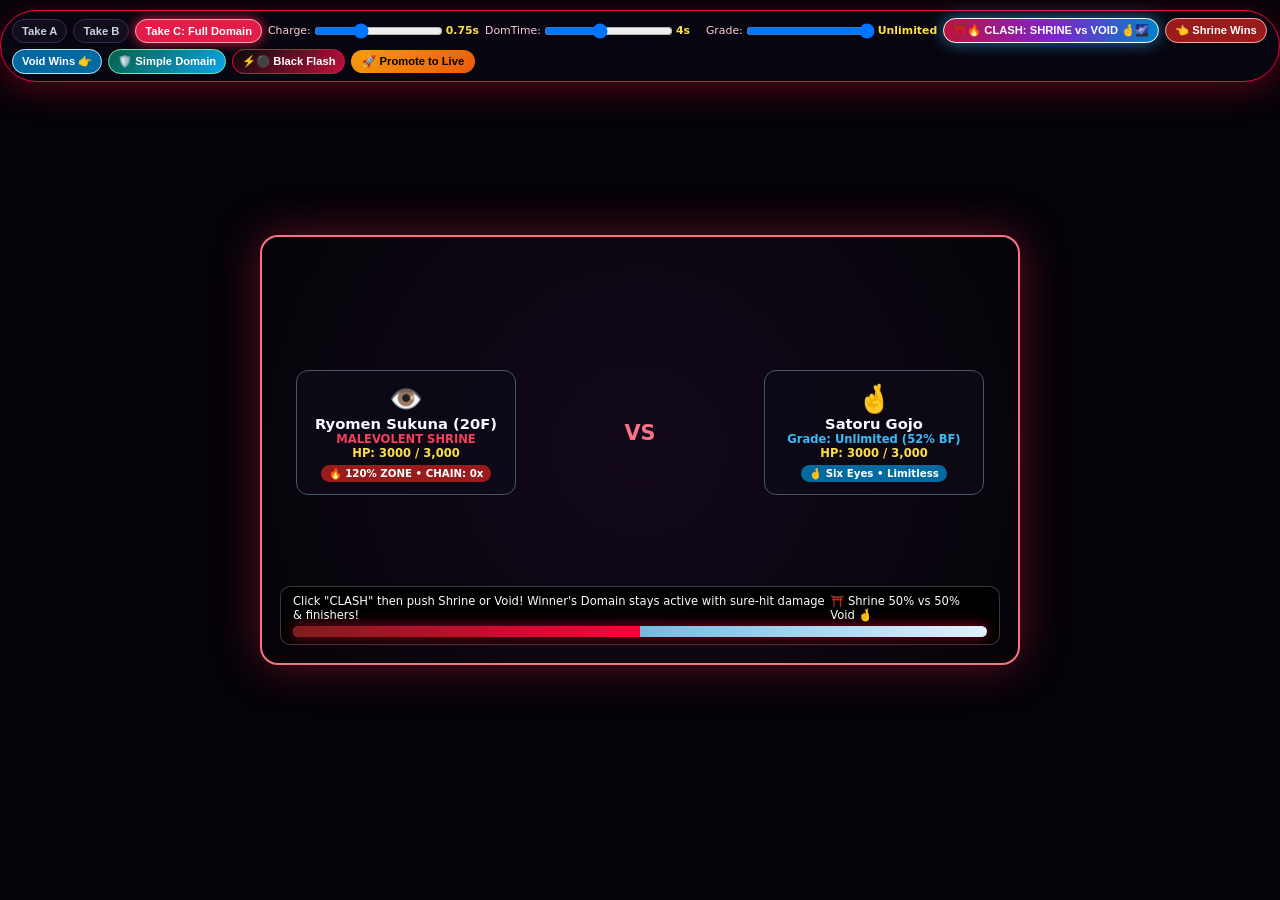
==== commit 19df746b: "Promote Take C to live (v2.5.0): Split-Screen Domain Clash + 4s Winning Domain Continuation, Fuga & " ====
--- a/sandbox/options.html
+++ b/sandbox/options.html
@@ -1,139 +1,139 @@
 <!DOCTYPE html>
 <html lang="en">
 <head>
-  <meta charset="UTF-8"><meta name="viewport" content="width=device-width, initial-scale=1.0">
-  <title>Wheel of Faith - JJK Sandbox Lab (Ultra Black Flash)</title>
+  <meta charset="UTF-8">
+  <title>Wheel of Faith — Sandbox Lab (Option C: Clash + Active Domain + Simple Domain)</title>
   <link rel="stylesheet" href="../css/styles.css">
   <style>
-    body { background: radial-gradient(circle at 50% 25%, #16071c 0%, #050811 75%); color: var(--text-primary); min-height: 100vh; padding: 16px; font-family: var(--font-body); margin: 0; overflow-x: hidden; }
-    .sandbox-bar { display: flex; flex-wrap: wrap; align-items: center; justify-content: space-between; gap: 10px; padding: 12px 16px; background: var(--bg-card); border: 1px solid var(--border-blue); border-radius: var(--radius-md); box-shadow: 0 4px 20px rgba(0,0,0,0.7); margin-bottom: 20px; position: relative; z-index: 20; }
-    .sandbox-link { color: var(--cyan-accent); text-decoration: none; font-weight: 700; font-size: 0.86rem; }
-    .take-group, .action-row { display: flex; gap: 8px; flex-wrap: wrap; justify-content: center; }
-    .take-btn { background: rgba(255,255,255,0.06); border: 1px solid var(--border-silver); color: var(--text-secondary); padding: 6px 13px; border-radius: var(--radius-full); font-weight: 700; font-size: 0.8rem; cursor: pointer; transition: 0.2s; }
-    .take-btn.active { background: linear-gradient(135deg, #dc2626, #7f1d1d); color: #fff; border-color: #ff2a55; box-shadow: 0 0 14px rgba(239,68,68,0.7); }
-    .controls-row { display: flex; flex-wrap: wrap; gap: 14px; align-items: center; background: rgba(4,10,22,0.75); padding: 8px 14px; border-radius: var(--radius-sm); border: 1px solid var(--border-silver); }
-    .slider-item { display: flex; align-items: center; gap: 6px; font-size: 0.8rem; font-weight: 600; }
-    .slider-item input[type=range] { accent-color: #ef4444; width: 85px; }
-    .slider-item b { color: #ff4d6d; min-width: 34px; }
-    .btn-promote { background: linear-gradient(135deg, #10b981, #059669); color: #fff; border: 1px solid #34d399; padding: 7px 14px; border-radius: var(--radius-full); font-weight: 800; font-size: 0.78rem; cursor: pointer; }
-    .sandbox-stage { display: flex; justify-content: center; align-items: center; padding: 12px; position: relative; }
-    .jjk-card { width: 100%; max-width: 540px; background: rgba(10, 12, 24, 0.92); border: 2px solid #ef4444; border-radius: var(--radius-md); padding: 24px; text-align: center; box-shadow: 0 0 calc(var(--flash-glow, 36) * 1px) var(--aura-color, rgba(239, 68, 68, 0.75)), inset 0 0 28px rgba(0,0,0,0.9); position: relative; overflow: hidden; z-index: 10; }
-    .jjk-badge { display: inline-block; padding: 4px 12px; border-radius: var(--radius-full); background: rgba(239, 68, 68, 0.2); border: 1px solid #ef4444; color: #fca5a5; font-size: 0.74rem; font-weight: 800; letter-spacing: 0.1em; margin-bottom: 10px; }
-    .finger-meter { margin: 14px 0; padding: 10px; background: rgba(0,0,0,0.55); border-radius: var(--radius-sm); border: 1px solid rgba(239,68,68,0.35); }
-    .clash-bar { height: 14px; border-radius: 99px; background: #1e1b4b; overflow: hidden; display: flex; border: 1px solid #fff3; margin-top: 8px; }
-    .clash-left { background: linear-gradient(90deg, #00f0ff, #a855f7); width: 55%; transition: width 0.25s; box-shadow: 0 0 12px #00f0ff; }
-    .clash-right { background: linear-gradient(90deg, #ef4444, #450a0a); flex: 1; }
-    .btn-jjk { padding: 9px 16px; border-radius: var(--radius-sm); font-weight: 800; font-size: 0.82rem; cursor: pointer; border: 1px solid #ff2a55; background: linear-gradient(135deg, #111, #7f1d1d); color: #fff; box-shadow: 0 0 15px rgba(239,68,68,0.5); transition: transform 0.15s; }
-    .btn-jjk:hover { transform: scale(1.05); }
-    #bfCanvas { position: fixed; inset: 0; width: 100vw; height: 100vh; pointer-events: none; z-index: 999; }
-    .kokusen-banner { position: fixed; top: 42%; left: 50%; transform: translate(-50%, -50%) scale(0); z-index: 1000; pointer-events: none; font-family: var(--font-heading); font-size: 3.2rem; font-weight: 900; color: #fff; text-shadow: 0 0 25px #ff003c, 0 0 50px #ff003c, 4px 4px 0 #000; letter-spacing: 0.12em; opacity: 0; transition: transform 0.15s cubic-bezier(.17,.89,.32,1.49), opacity 0.15s; white-space: nowrap; }
-    .kokusen-banner.show { transform: translate(-50%, -50%) scale(1) rotate(-3deg); opacity: 1; }
-    .kokusen-shake { animation: kShake calc(var(--impact-speed, 0.55) * 1s) cubic-bezier(.36,.07,.19,.97) both; }
-    @keyframes kShake { 0% { filter: invert(1) contrast(3); transform: scale(0.92); } 12% { filter: contrast(2.2) saturate(2.5); transform: translate(-22px, 16px) rotate(-3deg) scale(1.06); } 25% { filter: invert(1); transform: translate(20px, -16px) rotate(3deg); } 40% { filter: none; transform: translate(-16px, 12px) rotate(-2deg); } 60% { transform: translate(12px, -8px) rotate(1.5deg); } 80% { transform: translate(-6px, 4px); } 100% { transform: translate(0,0) scale(1); } }
+    body { margin: 0; min-height: 100vh; display: flex; flex-direction: column; align-items: center; justify-content: center; background: #040308; color: #f8fafc; font-family: system-ui, sans-serif; overflow: hidden; }
+    .sandbox-bar { position: fixed; top: 10px; z-index: 100; display: flex; flex-wrap: wrap; gap: 6px; align-items: center; background: rgba(8,6,16,0.95); border: 1px solid #ff003c; padding: 7px 11px; border-radius: 99px; box-shadow: 0 8px 32px rgba(255,0,60,0.3); backdrop-filter: blur(12px); }
+    .take-btn, .act-btn { background: #120d1d; border: 1px solid #3b2854; color: #cbd5e1; padding: 5px 9px; border-radius: 99px; cursor: pointer; font-weight: 700; font-size: 0.7rem; transition: 0.2s; }
+    .take-btn.active { background: #e11d48; border-color: #fda4af; color: #fff; box-shadow: 0 0 12px #e11d48; }
+    .act-btn.bf { background: linear-gradient(135deg, #09090b, #be123c); border-color: #ff0040; color: #fff; }
+    .act-btn.clash { background: linear-gradient(90deg, #be123c 0%, #7e22ce 50%, #0284c7 100%); border-color: #fff; color: #fff; box-shadow: 0 0 16px rgba(56,189,248,0.6); }
+    .act-btn.pushL { background: #991b1b; border-color: #fca5a5; color: #fff; } .act-btn.pushR { background: #0369a1; border-color: #bae6fd; color: #fff; } .act-btn.sd { background: linear-gradient(135deg, #065f46, #0ea5e9); border-color: #6ee7b7; color: #fff; }
+    .slider-wrap { display: flex; align-items: center; gap: 3px; font-size: 0.68rem; color: #fecdd3; } .slider-val { color: #fde047; font-weight: 800; min-width: 24px; }
+    .promote-btn { background: linear-gradient(135deg, #f59e0b, #ea580c); color: #000; font-weight: 800; border: none; padding: 5px 11px; border-radius: 99px; cursor: pointer; font-size: 0.7rem; }
+    .arena-stage { position: relative; width: 760px; height: 430px; border-radius: 18px; background: radial-gradient(circle at center, #13091c 0%, #050308 100%); border: 2px solid #fb7185; box-shadow: 0 0 45px rgba(225,29,72,0.4); overflow: hidden; display: flex; flex-direction: column; justify-content: space-between; padding: 18px; }
+    #fxCanvas { position: absolute; inset: 0; width: 100%; height: 100%; pointer-events: none; z-index: 25; }
+    .pause-pill { align-self: center; z-index: 40; background: rgba(0,0,0,0.92); border: 1.5px solid #fde047; color: #fde047; font-size: 0.72rem; font-weight: 900; padding: 4px 14px; border-radius: 99px; letter-spacing: 0.1em; opacity: 0; transition: 0.2s; } .pause-pill.active { opacity: 1; box-shadow: 0 0 20px rgba(253,224,71,0.6); }
+    .chant-box { position: absolute; bottom: 54px; left: 50%; transform: translateX(-50%); z-index: 40; background: rgba(5,0,10,0.92); border: 1px solid #f43f5e; color: #fda4af; font-size: 0.78rem; font-weight: 800; font-style: italic; padding: 5px 16px; border-radius: 8px; opacity: 0; transition: 0.2s; white-space: nowrap; } .chant-box.show { opacity: 1; }
+    .fighters-row { display: flex; justify-content: space-between; align-items: center; z-index: 30; margin: auto 0; padding: 0 16px; transition: 0.3s; }
+    .f-pod { width: 220px; background: rgba(12,10,22,0.92); border: 1.5px solid #475569; border-radius: 12px; padding: 12px; text-align: center; transition: 0.25s; position: relative; }
+    .f-pod.clashing-left { transform: translateX(60px) scale(1.06); border-color: #ff003c; box-shadow: 0 0 32px #ff003c; } .f-pod.clashing-right { transform: translateX(-60px) scale(1.06); border-color: #00f0ff; box-shadow: 0 0 32px #00f0ff; }
+    .f-pod.simple-domain { border-color: #2dd4bf !important; box-shadow: 0 0 32px #2dd4bf, inset 0 0 18px rgba(45,212,191,0.5) !important; } .f-pod.hit-jolt { transform: scale(0.94) rotate(-2deg); border-color: #ef4444; }
+    .chain-tag { display: inline-block; font-size: 0.64rem; font-weight: 900; background: #991b1b; color: #fff; padding: 2px 8px; border-radius: 99px; margin-top: 5px; }
+    .clash-hud { z-index: 35; background: rgba(0,0,0,0.85); border: 1px solid rgba(255,255,255,0.22); border-radius: 10px; padding: 7px 12px; font-size: 0.72rem; }
+    .clash-track { height: 11px; border-radius: 99px; background: linear-gradient(90deg, #0284c7, #e0f2fe); overflow: hidden; display: flex; margin-top: 4px; box-shadow: 0 0 14px rgba(255,0,60,0.6); } .clash-fill { width: 50%; background: linear-gradient(90deg, #7f1d1d, #ff003c); transition: width 0.06s; }
+    .invert-freeze { filter: invert(1) contrast(2.4) !important; transform: scale(1.03); }
   </style>
 </head>
 <body>
-  <canvas id="bfCanvas"></canvas>
-  <div class="kokusen-banner" id="bfBanner">黒閃 • BLACK FLASH!</div>
-  <header class="sandbox-bar">
-    <a href="../index.html" class="sandbox-link">🏠 Back to Live Arena</a>
-    <div class="take-group">
-      <button class="take-btn active" data-take="A">Take A: Black Flash</button>
-      <button class="take-btn" data-take="B">Take B: Sukuna Vessel</button>
-      <button class="take-btn" data-take="C">Take C: Domain Clash</button>
+  <div class="sandbox-bar">
+    <button class="take-btn" data-take="A">Take A</button><button class="take-btn" data-take="B">Take B</button><button class="take-btn active" data-take="C">Take C: Full Domain</button>
+    <div class="slider-wrap">Charge:<input type="range" id="sCharge" min="0.4" max="1.4" step="0.05" value="0.75"><span class="slider-val" id="vCharge">0.75s</span></div>
+    <div class="slider-wrap">DomTime:<input type="range" id="sPause" min="2.5" max="6.0" step="0.5" value="4.0"><span class="slider-val" id="vPause">4.0s</span></div>
+    <div class="slider-wrap">Grade:<input type="range" id="sGrade" min="0" max="6" step="1" value="6"><span class="slider-val" id="vGrade">Unlimited</span></div>
+    <button class="act-btn clash" id="btnClash">⛩️🔥 CLASH: SHRINE vs VOID 🤞🌌</button><button class="act-btn pushL" id="btnPushL">👈 Shrine Wins</button><button class="act-btn pushR" id="btnPushR">Void Wins 👉</button><button class="act-btn sd" id="btnSD">🛡️ Simple Domain</button><button class="act-btn bf" id="btnBF">⚡⚫ Black Flash</button><button class="promote-btn" id="btnPromote">🚀 Promote to Live</button>
+  </div>
+  <div class="arena-stage" id="stage">
+    <canvas id="fxCanvas" width="760" height="430"></canvas>
+    <div class="pause-pill" id="pausePill">⏸️ COMBAT PAUSED — DOMAIN CLASH CUTSCENE</div>
+    <div class="chant-box" id="chantBox">🗣️ "RYŌIKI TENKAI: MALEVOLENT SHRINE vs UNLIMITED VOID!"</div>
+    <div class="fighters-row">
+      <div class="f-pod" id="podL"><div style="font-size:1.7rem">👁️</div><div style="font-weight:900;font-size:0.92rem">Ryomen Sukuna (20F)</div><div style="font-size:0.72rem;color:#f43f5e;font-weight:800" id="stateL">MALEVOLENT SHRINE</div><div style="font-size:0.72rem;color:#fde047;font-weight:800" id="hpL">HP: 3,000 / 3,000</div><div class="chain-tag" id="chainL">🔥 120% ZONE • CHAIN: 0x</div></div>
+      <div style="font-weight:900;color:#fb7185;font-size:1.3rem;z-index:15">VS</div>
+      <div class="f-pod" id="podR"><div style="font-size:1.7rem">🤞</div><div style="font-weight:900;font-size:0.92rem">Satoru Gojo</div><div style="font-size:0.72rem;color:#38bdf8;font-weight:800" id="gradeL">Grade: Unlimited Potential</div><div style="font-size:0.72rem;color:#fde047;font-weight:800" id="hpR">HP: 3,000 / 3,000</div><div class="chain-tag" id="stateR" style="background:#0369a1">🤞 Six Eyes • Limitless</div></div>
     </div>
-    <div class="controls-row">
-      <label class="slider-item">Fingers: <input type="range" id="fingerSlider" min="1" max="20" value="15"> <b id="fingerVal">15/20</b></label>
-      <label class="slider-item">Flash Glow: <input type="range" id="glowSlider" min="10" max="60" value="40"> <b id="glowVal">40px</b></label>
-      <label class="slider-item">Speed: <input type="range" id="speedSlider" min="0.25" max="1.5" step="0.05" value="0.55"> <b id="speedVal">0.55s</b></label>
-      <button class="btn-promote" id="btnPromote">🚀 Promote to Live</button>
-    </div>
-  </header>
-  <main class="sandbox-stage" id="stageWrap">
-    <div class="jjk-card" id="jjkCard">
-      <span class="jjk-badge" id="takeBadge">TAKE A • BLACK FLASH (KOKUSEN ^2.5)</span>
-      <h2 id="traitTitle" style="font-family:var(--font-heading); font-size:1.55rem; margin:4px 0; color:#fff;">Cursed Vessel (Sukuna's Host)</h2>
-      <div id="traitMeta" style="color:#f87171; font-size:0.8rem; font-weight:700; margin-bottom:8px;">[GOD-TIER ARCHETYPE] • +95 STR / +80 SPD / +100 CHAOS</div>
-      <p id="traitDesc" style="color:var(--text-secondary); font-size:0.84rem; line-height:1.45; margin-bottom:14px;">Rolls 1–20 Consumed Fingers on draft. Each Finger grants +15% Cursed Output & Cleave/Dismantle, with a chance for Sukuna to seize control mid-battle!</p>
-      <div class="finger-meter">
-        <div id="fingerReadout" style="font-size:0.8rem; font-weight:800; color:#fca5a5;">🔥 15 / 20 Sukuna Fingers • +225% Cursed Output • 30% Takeover Risk</div>
-        <div class="clash-bar"><div class="clash-left" id="clashBarLeft"></div><div class="clash-right"></div></div>
-        <div id="clashStatus" style="font-size:0.72rem; color:var(--text-muted); margin-top:5px;">⛩️ Domain Clash: Unlimited Void (55%) vs Malevolent Shrine (45%)</div>
-      </div>
-      <div class="action-row" style="margin-top:16px;">
-        <button class="btn-jjk" id="btnBlackFlash">⚡ Trigger Black Flash (2.5x)</button>
-        <button class="btn-jjk" id="btnSpinTrait" style="border-color:var(--cyan-accent); background:linear-gradient(135deg,#0f172a,#1e3a8a);">🎲 Roll JJK Draft Trait</button>
-      </div>
-      <div id="statusLine" style="font-size:0.73rem; color:var(--text-muted); margin-top:14px;">Active: Take A | Fingers: 15 | Glow: 40px | Speed: 0.55s</div>
-    </div>
-  </main>
+    <div class="clash-hud"><div style="display:flex;justify-content:space-between"><span id="statusTxt">Click "CLASH" then push Shrine or Void! Winner's Domain stays active with sure-hit damage & finishers!</span><span id="clashPctTxt">⛩️ Shrine 50% vs 50% Void 🤞</span></div><div class="clash-track"><div class="clash-fill" id="clashFill"></div></div></div>
+  </div>
   <script>
-    let activeTake = 'A', traitIdx = 0, clashPct = 55;
-    const card = document.getElementById('jjkCard'), badge = document.getElementById('takeBadge'), title = document.getElementById('traitTitle'), meta = document.getElementById('traitMeta'), desc = document.getElementById('traitDesc');
-    const fingers = document.getElementById('fingerSlider'), glow = document.getElementById('glowSlider'), speed = document.getElementById('speedSlider'), status = document.getElementById('statusLine'), cvs = document.getElementById('bfCanvas'), ctx = cvs.getContext('2d');
-    const jjkTraits = [
-      { name: "Cursed Vessel (Sukuna's Host)", meta: "[GOD-TIER ARCHETYPE] • +95 STR / +80 SPD / +100 CHAOS", desc: "Rolls 1–20 Consumed Fingers on draft. Grants Cleave, Dismantle & Reverse Cursed Technique." },
-      { name: "Six Eyes Clan Heir", meta: "[GOD-TIER RACE] • +110 INT / +95 SPD / INFINITY BARRIER", desc: "Neutral Limitless slows incoming strikes; unleashes Cursed Technique Reversal: Red & Hollow Purple." },
-      { name: "Heavenly Restricted (Toji Pact)", meta: "[MYTHIC RACE] • +120 STR / +115 SPD / IMMUNE TO DOMAINS", desc: "Complete absence of Cursed Energy in exchange for godlike physical stats & barrier immunity." },
-      { name: "Inverted Spear of Heaven", meta: "[GOD-TIER CURSED TOOL] • NULLIFIES ALL DEFENSIVE BARRIERS", desc: "Special Grade foreign blade that forcibly cancels active Cursed Techniques and shields on hit." },
-      { name: "Ten Shadows (Mahoraga)", meta: "[GOD-TIER POWER] • ADAPTS TO ANY & ALL PHENOMENA", desc: "Every time you take damage, the sacred wheel turns once—reducing future damage and healing." },
-      { name: "Black Flash (Kokusen)", meta: "[LEGENDARY POWER] • 2.5x EXPONENTIAL CRIT + ZONE STATE", desc: "Distorts space within 0.000001s of impact, dealing ^2.5 damage with branching black-crimson lightning." }
-    ];
-    const takes = { A: { badge: 'TAKE A • BLACK FLASH (KOKUSEN ^2.5)', border: '#ef4444', aura: 'rgba(239, 68, 68, 0.75)' }, B: { badge: 'TAKE B • SUKUNA VESSEL AURA', border: '#f59e0b', aura: 'rgba(245, 158, 11, 0.7)' }, C: { badge: 'TAKE C • DOMAIN CLASH TUG-OF-WAR', border: '#a855f7', aura: 'rgba(168, 85, 247, 0.75)' } };
-    function playKokusenSound() {
-      try {
-        const ac = new (window.AudioContext || window.webkitAudioContext)(), now = ac.currentTime;
-        [160, 90, 42].forEach((f, i) => { const o = ac.createOscillator(), g = ac.createGain(); o.type = i ? 'sawtooth' : 'triangle'; o.frequency.setValueAtTime(f, now); o.frequency.exponentialRampToValueAtTime(18, now + 0.55); g.gain.setValueAtTime(0.35, now); g.gain.exponentialRampToValueAtTime(0.001, now + 0.58); o.connect(g); g.connect(ac.destination); o.start(now); o.stop(now + 0.6); });
-      } catch(e) {}
-    }
-    function triggerFlashStorm() {
-      cvs.width = window.innerWidth; cvs.height = window.innerHeight;
-      const cx = cvs.width / 2, cy = cvs.height / 2, banner = document.getElementById('bfBanner');
-      banner.classList.add('show'); setTimeout(() => banner.classList.remove('show'), 650);
-      let frame = 0;
-      const iv = setInterval(() => {
-        frame++; ctx.clearRect(0, 0, cvs.width, cvs.height);
-        if (frame > 16) { clearInterval(iv); return; }
-        if (frame === 1 || frame === 3) { ctx.fillStyle = frame === 1 ? 'rgba(255,255,255,0.85)' : 'rgba(255,0,50,0.45)'; ctx.fillRect(0, 0, cvs.width, cvs.height); }
-        const grad = ctx.createRadialGradient(cx, cy, 10, cx, cy, frame * 48);
-        grad.addColorStop(0, 'rgba(255,0,55,0.4)'); grad.addColorStop(0.6, 'rgba(0,0,0,0.7)'); grad.addColorStop(1, 'transparent');
-        ctx.fillStyle = grad; ctx.fillRect(0, 0, cvs.width, cvs.height);
-        for (let b = 0; b < 14; b++) {
-          const ang = (b / 14) * Math.PI * 2 + (Math.random() * 0.4), pts = [[cx, cy]];
-          for (let s = 1; s <= 7; s++) {
-            const dist = s * (Math.min(cvs.width, cvs.height) * 0.085);
-            pts.push([cx + Math.cos(ang) * dist + (Math.random() - 0.5) * 65, cy + Math.sin(ang) * dist + (Math.random() - 0.5) * 65]);
-          }
-          [[14, '#ff003c', 28], [6, '#000000', 0]].forEach(([w, col, blur]) => {
-            ctx.save(); ctx.beginPath(); pts.forEach((p, idx) => idx ? ctx.lineTo(p[0], p[1]) : ctx.moveTo(p[0], p[1]));
-            ctx.strokeStyle = col; ctx.lineWidth = w; ctx.shadowColor = '#ff003c'; ctx.shadowBlur = blur; ctx.lineCap = 'round'; ctx.stroke(); ctx.restore();
-          });
-        }
-      }, 35);
+    const grades = [{ name: 'Grade 4 Sorcerer', odds: '12%', short: 'Grade 4' }, { name: 'Grade 3 Sorcerer', odds: '16%', short: 'Grade 3' }, { name: 'Grade 2 Sorcerer', odds: '22%', short: 'Grade 2' }, { name: 'Semi-Grade 1 Sorcerer', odds: '28%', short: 'Semi-1' }, { name: 'Grade 1 Sorcerer', odds: '34%', short: 'Grade 1' }, { name: 'Special Grade Sorcerer', odds: '42%', short: 'Special' }, { name: 'Unlimited Potential (Awakened)', odds: '52%', short: 'Unlimited' }];
+    let activeTake = 'C', bfChain = 0, animId = null, actx = null, clashBias = 0.08, isClashing = false, simpleDom = false, hpSukuna = 3000, hpGojo = 3000;
+    const clashImg = new Image(); clashImg.src = 'domain_clash.png';
+    const sCharge = document.getElementById('sCharge'), sPause = document.getElementById('sPause'), sGrade = document.getElementById('sGrade');
+    const cvs = document.getElementById('fxCanvas'), ctx = cvs.getContext('2d'), stage = document.getElementById('stage'), podL = document.getElementById('podL'), podR = document.getElementById('podR');
+    function tone(f1, f2, dur, type = 'sawtooth', vol = 0.22) {
+      const AC = window.AudioContext || window.webkitAudioContext; if (!AC) return;
+      if (!actx) actx = new AC(); const now = actx.currentTime, o = actx.createOscillator(), g = actx.createGain();
+      o.type = type; o.frequency.setValueAtTime(f1, now); o.frequency.exponentialRampToValueAtTime(f2, now + dur); g.gain.setValueAtTime(vol, now); g.gain.exponentialRampToValueAtTime(0.001, now + dur); o.connect(g); g.connect(actx.destination); o.start(now); o.stop(now + dur);
     }
     function sync() {
-      const f = fingers.value; card.style.setProperty('--flash-glow', glow.value); document.body.style.setProperty('--impact-speed', speed.value);
-      document.getElementById('fingerVal').textContent = `${f}/20`; document.getElementById('glowVal').textContent = `${glow.value}px`; document.getElementById('speedVal').textContent = `${speed.value}s`;
-      document.getElementById('fingerReadout').textContent = `🔥 ${f} / 20 Sukuna Fingers • +${f * 15}% Cursed Output • ${f * 2}% Takeover Risk`;
-      status.textContent = `Active: Take ${activeTake} | Fingers: ${f} | Glow: ${glow.value}px | Speed: ${speed.value}s`;
+      const g = grades[sGrade.value]; document.getElementById('vCharge').textContent = sCharge.value + 's'; document.getElementById('vPause').textContent = sPause.value + 's'; document.getElementById('vGrade').textContent = g.short;
+      document.getElementById('gradeL').textContent = `Grade: ${g.short} (${g.odds} BF)`; document.getElementById('hpL').textContent = `HP: ${hpSukuna} / 3,000`; document.getElementById('hpR').textContent = `HP: ${hpGojo} / 3,000`;
     }
-    [fingers, glow, speed].forEach(s => s.addEventListener('input', sync)); sync();
-    document.querySelectorAll('.take-btn').forEach(btn => btn.addEventListener('click', () => {
-      document.querySelectorAll('.take-btn').forEach(b => b.classList.remove('active')); btn.classList.add('active');
-      activeTake = btn.dataset.take; const t = takes[activeTake]; badge.textContent = t.badge; card.style.borderColor = t.border; card.style.setProperty('--aura-color', t.aura); sync();
-    }));
-    document.getElementById('btnBlackFlash').addEventListener('click', () => {
-      playKokusenSound(); triggerFlashStorm(); document.body.classList.remove('kokusen-shake'); void document.body.offsetWidth; document.body.classList.add('kokusen-shake');
-      clashPct = Math.min(90, Math.max(15, clashPct + (Math.random() > 0.4 ? 14 : -12))); document.getElementById('clashBarLeft').style.width = clashPct + '%';
-      document.getElementById('clashStatus').textContent = `⛩️ Domain Clash: Unlimited Void (${clashPct}%) vs Malevolent Shrine (${100 - clashPct}%)`;
+    [sCharge, sPause, sGrade].forEach(el => el.addEventListener('input', sync)); sync();
+    document.querySelectorAll('.take-btn').forEach(b => b.addEventListener('click', () => { document.querySelectorAll('.take-btn').forEach(x => x.classList.remove('active')); b.classList.add('active'); activeTake = b.dataset.take; sync(); }));
+    function showHud(pillTxt, chantTxt) { const pill = document.getElementById('pausePill'), chant = document.getElementById('chantBox'); pill.textContent = pillTxt; pill.classList.add('active'); chant.textContent = chantTxt; chant.classList.add('show'); }
+    function startWinningDomain(sukunaWon) {
+      const domMs = parseFloat(sPause.value) * 1000, start = performance.now(), W = 760, H = 430; let lastTick = 0, firedFinisher = false; const targetPod = sukunaWon ? podR : podL;
+      if (sukunaWon) document.getElementById('stateR').textContent = '🩸 SLICED BY CLEAVE & DISMANTLE!'; else document.getElementById('stateL').textContent = '🧠 ∞ VOID PARALYSIS (STUNNED)!';
+      function domLoop(now) {
+        const el = now - start, rem = Math.max(0, (domMs - el) / 1000), p = el / domMs; ctx.clearRect(0, 0, W, H);
+        if (p >= 1) {
+          podL.classList.remove('simple-domain'); podR.classList.remove('simple-domain'); simpleDom = false; document.getElementById('pausePill').classList.remove('active'); document.getElementById('chantBox').classList.remove('show');
+          if (sukunaWon) document.getElementById('stateL').textContent = '🥵 CT BURNOUT (1 TURN)'; else document.getElementById('stateR').textContent = '🥵 CT BURNOUT (RCT REFRESH)';
+          document.getElementById('statusTxt').textContent = `✅ Active Domain Ended! Winner entered brief Cursed Technique Burnout.`; return;
+        }
+        document.getElementById('clashFill').style.width = ((1 - p) * 100) + '%'; document.getElementById('clashPctTxt').textContent = `${sukunaWon ? '⛩️ SHRINE' : '🤞 VOID'} ACTIVE: ${rem.toFixed(1)}s`;
+        if (el - lastTick > 350) {
+          lastTick = el; const rawDmg = sukunaWon ? 150 : 110, dmg = simpleDom ? Math.floor(rawDmg * 0.45) : rawDmg;
+          if (sukunaWon) hpGojo = Math.max(0, hpGojo - dmg); else hpSukuna = Math.max(0, hpSukuna - dmg);
+          targetPod.classList.add('hit-jolt'); setTimeout(() => targetPod.classList.remove('hit-jolt'), 140); tone(sukunaWon ? 950 : 620, 120, 0.09, sukunaWon ? 'sawtooth' : 'sine', 0.2); sync();
+        }
+        const isClimax = rem <= 1.1;
+        if (isClimax && !firedFinisher) {
+          firedFinisher = true; const finDmg = simpleDom ? 240 : 520;
+          if (sukunaWon) { hpGojo = Math.max(0, hpGojo - finDmg); showHud(`🔥 竈「開」 DIVINE FLAME: FUGA! (-${finDmg} HP)`, '🗣️ "Kamino... OPEN (竈「開」)!" — Thermobaric Fire Arrow!'); }
+          else { hpSukuna = Math.max(0, hpSukuna - finDmg); showHud(`🟣🤞 HOLLOW TECHNIQUE: PURPLE! (-${finDmg} HP)`, '🗣️ "Nine Ropes, Polarized Light... HOLLOW PURPLE (虚式「茈」)!"'); }
+          tone(180, 28, 0.7, 'sawtooth', 0.4); sync();
+        } else if (!isClimax) { showHud(`${sukunaWon ? '⛩️ MALEVOLENT SHRINE' : '🌌 UNLIMITED VOID'} ACTIVE (${rem.toFixed(1)}s)`, sukunaWon ? `🗡️ Relentless Cleave & Dismantle Ticks! ${simpleDom ? '(🛡️ Simple Domain -55% DMG!)' : ''}` : `🧠 Target Stunned by ∞ Information! ${simpleDom ? '(🛡️ Simple Domain Active!)' : ''}`); }
+        if (sukunaWon) {
+          ctx.fillStyle = isClimax ? 'rgba(180,35,0,0.55)' : 'rgba(65,4,16,0.58)'; ctx.fillRect(0, 0, W, H); ctx.fillStyle = '#e11d48'; ctx.beginPath(); ctx.arc(W / 2, 95, isClimax ? 75 : 46, 0, Math.PI * 2); ctx.fill();
+          for (let s = 0; s < 26; s++) { ctx.strokeStyle = isClimax ? (s % 2 ? '#fde047' : '#ff4500') : (s % 3 === 0 ? '#fff' : '#ff003c'); ctx.lineWidth = isClimax ? 4 : 2.4; ctx.beginPath(); ctx.moveTo(Math.random() * W, Math.random() * H); ctx.lineTo(Math.random() * W, Math.random() * H); ctx.stroke(); }
+        } else {
+          const g = ctx.createRadialGradient(W / 2, H / 2, 10, W / 2, H / 2, 420); g.addColorStop(0, isClimax ? '#a855f7' : '#38bdf8'); g.addColorStop(0.5, '#1e1b4b'); g.addColorStop(1, '#020617'); ctx.fillStyle = g; ctx.globalAlpha = 0.65; ctx.fillRect(0, 0, W, H); ctx.globalAlpha = 1;
+          for (let r = 0; r < 24; r++) { const a = (r / 24) * Math.PI * 2 + el * 0.004; ctx.strokeStyle = isClimax ? '#d8b4fe' : '#e0f2fe'; ctx.lineWidth = 2.5; ctx.beginPath(); ctx.moveTo(W / 2, H / 2); ctx.lineTo(W / 2 + Math.cos(a) * 450, H / 2 + Math.sin(a) * 450); ctx.stroke(); }
+          if (isClimax) { ctx.fillStyle = 'rgba(168,85,247,0.85)'; ctx.shadowColor = '#c084fc'; ctx.shadowBlur = 40; ctx.beginPath(); ctx.arc(W * (1 - rem), H / 2, 68, 0, Math.PI * 2); ctx.fill(); }
+        }
+        animId = requestAnimationFrame(domLoop);
+      }
+      animId = requestAnimationFrame(domLoop);
+    }
+    function startSplitClash() {
+      if (animId) cancelAnimationFrame(animId); isClashing = true; hpSukuna = 3000; hpGojo = 3000; sync(); const clashMs = 2400, start = performance.now(), W = 760, H = 430;
+      podL.classList.add('clashing-left'); podR.classList.add('clashing-right'); showHud('⏸️ COMBAT PAUSED — DOMAIN CLASH TUG-OF-WAR', '🗣️ "RYŌIKI TENKAI: MALEVOLENT SHRINE vs UNLIMITED VOID!"'); tone(160, 34, 0.8, 'sawtooth', 0.35);
+      function clashLoop(now) {
+        const el = now - start, p = el / clashMs, t = el / 1000; ctx.clearRect(0, 0, W, H);
+        if (p >= 1) { isClashing = false; podL.classList.remove('clashing-left'); podR.classList.remove('clashing-right'); startWinningDomain(clashBias >= 0); return; }
+        const splitX = Math.max(80, Math.min(W - 80, W * (0.5 + 0.12 * Math.sin(t * 9) + clashBias + (p > 0.7 ? (clashBias >= 0 ? 1 : -1) * (p - 0.7) * 1.5 : 0)))), pct = Math.min(96, Math.max(4, Math.round((splitX / W) * 100)));
+        document.getElementById('clashFill').style.width = pct + '%'; document.getElementById('clashPctTxt').textContent = `⛩️ Shrine ${pct}% vs ${100 - pct}% Void 🤞`;
+        ctx.save(); ctx.beginPath(); ctx.moveTo(0, 0); ctx.lineTo(splitX + 42, 0); ctx.lineTo(splitX - 42, H); ctx.lineTo(0, H); ctx.closePath(); ctx.clip(); if (clashImg.complete && clashImg.naturalWidth) ctx.drawImage(clashImg, (splitX - W * 0.5) * 0.25, 0, W, H); else { ctx.fillStyle = '#450a0a'; ctx.fillRect(0, 0, W, H); } ctx.restore();
+        ctx.save(); ctx.beginPath(); ctx.moveTo(splitX + 42, 0); ctx.lineTo(W, 0); ctx.lineTo(W, H); ctx.lineTo(splitX - 42, H); ctx.closePath(); ctx.clip(); if (clashImg.complete && clashImg.naturalWidth) ctx.drawImage(clashImg, (splitX - W * 0.5) * 0.25, 0, W, H); else { ctx.fillStyle = '#0c4a6e'; ctx.fillRect(0, 0, W, H); } ctx.restore(); ctx.save();
+        [[11, '#ff003c', 26], [6, '#00f0ff', 18], [3, '#ffffff', 6]].forEach(([w, col, bl]) => { ctx.strokeStyle = col; ctx.lineWidth = w; ctx.shadowColor = col; ctx.shadowBlur = bl; ctx.beginPath(); ctx.moveTo(splitX + 42, 0); for (let y = 1; y <= 12; y++) ctx.lineTo(splitX + 42 - (y * 7) + (Math.random() - 0.5) * 28, (y / 12) * H); ctx.stroke(); });
+        const vx = splitX + (Math.random() - 0.5) * 10, vy = H / 2 + (Math.random() - 0.5) * 10; ctx.font = '900 58px Impact, sans-serif'; ctx.lineWidth = 7; ctx.strokeStyle = '#ffffff'; ctx.fillStyle = '#09090b'; ctx.strokeText('VS', vx - 32, vy + 20); ctx.fillText('VS', vx - 32, vy + 20); ctx.restore();
+        animId = requestAnimationFrame(clashLoop);
+      }
+      animId = requestAnimationFrame(clashLoop);
+    }
+    document.getElementById('btnClash').addEventListener('click', startSplitClash);
+    document.getElementById('btnPushL').addEventListener('click', () => { clashBias = 0.24; if (!isClashing) startSplitClash(); tone(140, 280, 0.12); });
+    document.getElementById('btnPushR').addEventListener('click', () => { clashBias = -0.24; if (!isClashing) startSplitClash(); tone(520, 880, 0.12); });
+    document.getElementById('btnSD').addEventListener('click', () => { simpleDom = !simpleDom; podL.classList.toggle('simple-domain', simpleDom); podR.classList.toggle('simple-domain', simpleDom); document.getElementById('statusTxt').textContent = simpleDom ? '🛡️ SIMPLE DOMAIN (簡易領域) DEPLOYED! Incoming Domain Sure-Hit Damage reduced by 55%!' : 'Simple Domain deactivated.'; tone(660, 1320, 0.2, 'triangle', 0.25); });
+    document.getElementById('btnBF').addEventListener('click', () => {
+      if (animId) cancelAnimationFrame(animId); const chargeMs = parseFloat(sCharge.value) * 1000, start = performance.now(), cx = 540, cy = 215;
+      showHud('⏸️ COMBAT PAUSED — BLACK FLASH CONDENSATION', '🗣️ "Scale of the Dragon... Recoil... Twin Meteors! (0.000001s)"'); tone(110, 620, chargeMs / 1000, 'sine', 0.22);
+      function step(now) {
+        const el = now - start; ctx.clearRect(0, 0, 760, 430);
+        if (el < chargeMs) { const p = el / chargeMs; ctx.fillStyle = `rgba(0,0,0,${0.4 + p * 0.45})`; ctx.fillRect(0, 0, 760, 430); ctx.strokeStyle = '#ff003c'; ctx.lineWidth = 4; ctx.beginPath(); ctx.arc(cx, cy, Math.max(8, (1 - p) * 155), 0, Math.PI * 2); ctx.stroke(); animId = requestAnimationFrame(step); }
+        else if (el < chargeMs + 210) { stage.classList.add('invert-freeze'); animId = requestAnimationFrame(step); }
+        else if (el < chargeMs + 1100) {
+          if (stage.classList.contains('invert-freeze')) { stage.classList.remove('invert-freeze'); tone(220, 28, 0.55, 'sawtooth', 0.4); bfChain++; hpGojo = Math.max(0, hpGojo - 680); document.getElementById('chainL').textContent = `🔥 120% ZONE • CHAIN: ${bfChain}x`; sync(); }
+          for (let b = 0; b < 16; b++) { const ang = (b / 16) * Math.PI * 2 + (Math.random() * 0.35), pts = [[cx, cy]]; for (let s = 1; s <= 7; s++) pts.push([cx + Math.cos(ang) * s * 54 + (Math.random() - 0.5) * 48, cy + Math.sin(ang) * s * 54 + (Math.random() - 0.5) * 48]); [[13, '#ff003c', 25], [5, '#000', 0]].forEach(([w, c, bl]) => { ctx.save(); ctx.beginPath(); pts.forEach((pt, i) => i ? ctx.lineTo(pt[0], pt[1]) : ctx.moveTo(pt[0], pt[1])); ctx.strokeStyle = c; ctx.lineWidth = w; ctx.shadowColor = '#ff003c'; ctx.shadowBlur = bl; ctx.stroke(); ctx.restore(); }); }
+          ctx.font = '900 46px system-ui'; ctx.fillStyle = '#fff'; ctx.shadowColor = '#ff003c'; ctx.shadowBlur = 24; ctx.fillText('黒閃 • BLACK FLASH!', 175, 220); animId = requestAnimationFrame(step);
+        } else { ctx.clearRect(0, 0, 760, 430); document.getElementById('pausePill').classList.remove('active'); document.getElementById('chantBox').classList.remove('show'); }
+      }
+      animId = requestAnimationFrame(step);
     });
-    document.getElementById('btnSpinTrait').addEventListener('click', () => { traitIdx = (traitIdx + 1) % jjkTraits.length; const tr = jjkTraits[traitIdx]; title.textContent = tr.name; meta.textContent = tr.meta; desc.textContent = tr.desc; playKokusenSound(); });
-    const btnPromote = document.getElementById('btnPromote');
-    btnPromote.addEventListener('click', () => {
-      const copyText = `Promote to live with sandbox settings: take=${activeTake}, fingers=${fingers.value}, glow=${glow.value}px, speed=${speed.value}s`;
-      if (navigator.clipboard && navigator.clipboard.writeText) navigator.clipboard.writeText(copyText);
-      btnPromote.textContent = '✅ Copied to Clipboard!'; setTimeout(() => { btnPromote.textContent = '🚀 Promote to Live'; }, 2000);
-    });
-  </script>
-</body>
-</html>
+    document.getElementById('btnPromote').addEventListener('click', function () { const txt = `Promote to live with sandbox settings: take=${activeTake}, chargeUp=${sCharge.value}s, domTime=${sPause.value}s, grade=${grades[sGrade.value].name}, activeDomainAfterClash=true, simpleDomain=true, fugaAndPurpleFinishers=true`; if (navigator.clipboard && navigator.clipboard.writeText) navigator.clipboard.writeText(txt); this.textContent = '✅ Copied to Clipboard!'; setTimeout(() => { this.textContent = '🚀 Promote to Live'; }, 2000); });
+  </script></body></html>
--- a/css/styles.css
+++ b/css/styles.css
@@ -2912,4 +2912,89 @@
   text-shadow: 0 0 14px #ff0033, 0 0 28px #e11d48, 2px 2px 0 #000000 !important;
 }
 
-
+/* ============================================================
+   SPLIT-SCREEN DOMAIN CLASH & ACTIVE DOMAIN CONTINUATION
+   ============================================================ */
+.domain-clash-canvas {
+  position: absolute;
+  inset: 0;
+  width: 100%;
+  height: 100%;
+  z-index: 2;
+  pointer-events: none;
+}
+
+.arena-pause-banner {
+  position: absolute;
+  top: 10px;
+  left: 50%;
+  transform: translateX(-50%);
+  z-index: 60;
+  background: rgba(5, 5, 12, 0.92);
+  border: 1.5px solid #f43f5e;
+  color: #fda4af;
+  font-size: 0.72rem;
+  font-weight: 900;
+  letter-spacing: 0.14em;
+  padding: 4px 14px;
+  border-radius: 99px;
+  box-shadow: 0 0 22px rgba(244, 63, 94, 0.75);
+  pointer-events: none;
+  white-space: nowrap;
+  animation: pauseBannerPulse 0.6s infinite alternate;
+}
+
+.arena-pause-banner.void-active {
+  border-color: #38bdf8;
+  color: #bae6fd;
+  box-shadow: 0 0 22px rgba(56, 189, 248, 0.8);
+}
+
+@keyframes pauseBannerPulse {
+  from { transform: translateX(-50%) scale(0.97); }
+  to   { transform: translateX(-50%) scale(1.03); }
+}
+
+.arena-chant-box {
+  position: absolute;
+  bottom: 12px;
+  left: 50%;
+  transform: translateX(-50%);
+  z-index: 60;
+  background: rgba(3, 5, 14, 0.92);
+  border: 1px solid rgba(251, 191, 36, 0.75);
+  color: #fef3c7;
+  font-size: 0.76rem;
+  font-weight: 800;
+  font-style: italic;
+  letter-spacing: 0.06em;
+  padding: 5px 16px;
+  border-radius: 99px;
+  box-shadow: 0 4px 20px rgba(0, 0, 0, 0.85), 0 0 14px rgba(251, 191, 36, 0.45);
+  pointer-events: none;
+  white-space: nowrap;
+}
+
+.fighter-pod.clashing-left {
+  transform: translateX(34px) scale(1.07) !important;
+  border-color: #ef4444 !important;
+  box-shadow: 0 0 28px rgba(239, 68, 68, 0.85) !important;
+  z-index: 35;
+}
+
+.fighter-pod.clashing-right {
+  transform: translateX(-34px) scale(1.07) !important;
+  border-color: #38bdf8 !important;
+  box-shadow: 0 0 28px rgba(56, 189, 248, 0.85) !important;
+  z-index: 35;
+}
+
+.fighter-pod.simple-domain-active {
+  border-color: #38bdf8 !important;
+  box-shadow: 0 0 24px rgba(56, 189, 248, 0.9), inset 0 0 18px rgba(56, 189, 248, 0.45) !important;
+}
+
+.card-attr-grade {
+  border-left: 3px solid #f43f5e;
+  background: linear-gradient(90deg, rgba(244, 63, 94, 0.1), rgba(15, 23, 42, 0.6));
+}
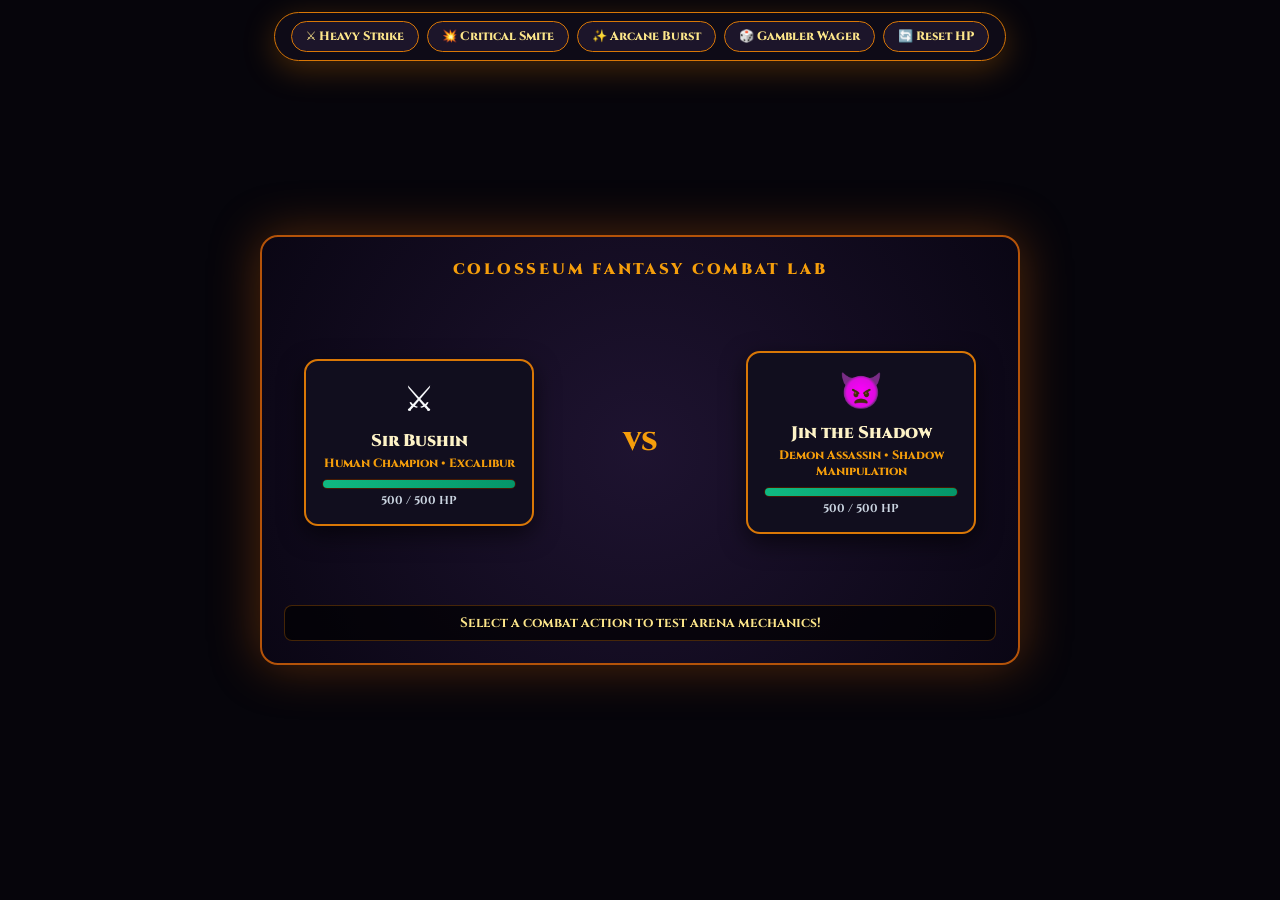
==== commit e546ea19: "feat(v2.6.0): complete JJK purge and pure fantasy colosseum reset" ====
--- a/sandbox/options.html
+++ b/sandbox/options.html
@@ -2,138 +2,83 @@
 <html lang="en">
 <head>
   <meta charset="UTF-8">
-  <title>Wheel of Faith — Sandbox Lab (Option C: Clash + Active Domain + Simple Domain)</title>
+  <title>Wheel of Faith — Pure Fantasy Combat Sandbox</title>
   <link rel="stylesheet" href="../css/styles.css">
   <style>
-    body { margin: 0; min-height: 100vh; display: flex; flex-direction: column; align-items: center; justify-content: center; background: #040308; color: #f8fafc; font-family: system-ui, sans-serif; overflow: hidden; }
-    .sandbox-bar { position: fixed; top: 10px; z-index: 100; display: flex; flex-wrap: wrap; gap: 6px; align-items: center; background: rgba(8,6,16,0.95); border: 1px solid #ff003c; padding: 7px 11px; border-radius: 99px; box-shadow: 0 8px 32px rgba(255,0,60,0.3); backdrop-filter: blur(12px); }
-    .take-btn, .act-btn { background: #120d1d; border: 1px solid #3b2854; color: #cbd5e1; padding: 5px 9px; border-radius: 99px; cursor: pointer; font-weight: 700; font-size: 0.7rem; transition: 0.2s; }
-    .take-btn.active { background: #e11d48; border-color: #fda4af; color: #fff; box-shadow: 0 0 12px #e11d48; }
-    .act-btn.bf { background: linear-gradient(135deg, #09090b, #be123c); border-color: #ff0040; color: #fff; }
-    .act-btn.clash { background: linear-gradient(90deg, #be123c 0%, #7e22ce 50%, #0284c7 100%); border-color: #fff; color: #fff; box-shadow: 0 0 16px rgba(56,189,248,0.6); }
-    .act-btn.pushL { background: #991b1b; border-color: #fca5a5; color: #fff; } .act-btn.pushR { background: #0369a1; border-color: #bae6fd; color: #fff; } .act-btn.sd { background: linear-gradient(135deg, #065f46, #0ea5e9); border-color: #6ee7b7; color: #fff; }
-    .slider-wrap { display: flex; align-items: center; gap: 3px; font-size: 0.68rem; color: #fecdd3; } .slider-val { color: #fde047; font-weight: 800; min-width: 24px; }
-    .promote-btn { background: linear-gradient(135deg, #f59e0b, #ea580c); color: #000; font-weight: 800; border: none; padding: 5px 11px; border-radius: 99px; cursor: pointer; font-size: 0.7rem; }
-    .arena-stage { position: relative; width: 760px; height: 430px; border-radius: 18px; background: radial-gradient(circle at center, #13091c 0%, #050308 100%); border: 2px solid #fb7185; box-shadow: 0 0 45px rgba(225,29,72,0.4); overflow: hidden; display: flex; flex-direction: column; justify-content: space-between; padding: 18px; }
-    #fxCanvas { position: absolute; inset: 0; width: 100%; height: 100%; pointer-events: none; z-index: 25; }
-    .pause-pill { align-self: center; z-index: 40; background: rgba(0,0,0,0.92); border: 1.5px solid #fde047; color: #fde047; font-size: 0.72rem; font-weight: 900; padding: 4px 14px; border-radius: 99px; letter-spacing: 0.1em; opacity: 0; transition: 0.2s; } .pause-pill.active { opacity: 1; box-shadow: 0 0 20px rgba(253,224,71,0.6); }
-    .chant-box { position: absolute; bottom: 54px; left: 50%; transform: translateX(-50%); z-index: 40; background: rgba(5,0,10,0.92); border: 1px solid #f43f5e; color: #fda4af; font-size: 0.78rem; font-weight: 800; font-style: italic; padding: 5px 16px; border-radius: 8px; opacity: 0; transition: 0.2s; white-space: nowrap; } .chant-box.show { opacity: 1; }
-    .fighters-row { display: flex; justify-content: space-between; align-items: center; z-index: 30; margin: auto 0; padding: 0 16px; transition: 0.3s; }
-    .f-pod { width: 220px; background: rgba(12,10,22,0.92); border: 1.5px solid #475569; border-radius: 12px; padding: 12px; text-align: center; transition: 0.25s; position: relative; }
-    .f-pod.clashing-left { transform: translateX(60px) scale(1.06); border-color: #ff003c; box-shadow: 0 0 32px #ff003c; } .f-pod.clashing-right { transform: translateX(-60px) scale(1.06); border-color: #00f0ff; box-shadow: 0 0 32px #00f0ff; }
-    .f-pod.simple-domain { border-color: #2dd4bf !important; box-shadow: 0 0 32px #2dd4bf, inset 0 0 18px rgba(45,212,191,0.5) !important; } .f-pod.hit-jolt { transform: scale(0.94) rotate(-2deg); border-color: #ef4444; }
-    .chain-tag { display: inline-block; font-size: 0.64rem; font-weight: 900; background: #991b1b; color: #fff; padding: 2px 8px; border-radius: 99px; margin-top: 5px; }
-    .clash-hud { z-index: 35; background: rgba(0,0,0,0.85); border: 1px solid rgba(255,255,255,0.22); border-radius: 10px; padding: 7px 12px; font-size: 0.72rem; }
-    .clash-track { height: 11px; border-radius: 99px; background: linear-gradient(90deg, #0284c7, #e0f2fe); overflow: hidden; display: flex; margin-top: 4px; box-shadow: 0 0 14px rgba(255,0,60,0.6); } .clash-fill { width: 50%; background: linear-gradient(90deg, #7f1d1d, #ff003c); transition: width 0.06s; }
-    .invert-freeze { filter: invert(1) contrast(2.4) !important; transform: scale(1.03); }
+    body { margin: 0; min-height: 100vh; display: flex; flex-direction: column; align-items: center; justify-content: center; background: #06050b; color: #f8fafc; font-family: 'Cinzel', serif, system-ui; overflow: hidden; }
+    .sandbox-bar { position: fixed; top: 12px; z-index: 100; display: flex; flex-wrap: wrap; gap: 8px; align-items: center; background: rgba(15,12,24,0.96); border: 1.5px solid #d97706; padding: 8px 16px; border-radius: 99px; box-shadow: 0 8px 32px rgba(217,119,6,0.3); backdrop-filter: blur(12px); }
+    .act-btn { background: #1c152a; border: 1px solid #d97706; color: #fde68a; padding: 6px 14px; border-radius: 99px; cursor: pointer; font-weight: 800; font-size: 0.76rem; transition: 0.2s; font-family: inherit; }
+    .act-btn:hover { background: #d97706; color: #000; transform: translateY(-1px); }
+    .arena-stage { position: relative; width: 760px; height: 430px; border-radius: 18px; background: radial-gradient(circle at center, #1e1330 0%, #0a0614 100%); border: 2px solid #b45309; box-shadow: 0 0 50px rgba(180,83,9,0.45); overflow: hidden; display: flex; flex-direction: column; justify-content: space-between; padding: 22px; box-sizing: border-box; }
+    .fighters-row { display: flex; justify-content: space-between; align-items: center; z-index: 30; margin: auto 0; padding: 0 20px; }
+    .f-pod { width: 230px; background: rgba(18,14,30,0.94); border: 2px solid #d97706; border-radius: 14px; padding: 16px; text-align: center; transition: 0.25s; box-shadow: 0 8px 24px rgba(0,0,0,0.6); }
+    .f-avatar { font-size: 2.2rem; margin-bottom: 6px; }
+    .f-name { font-weight: 900; font-size: 1.05rem; color: #fef3c7; }
+    .f-class { font-size: 0.75rem; color: #f59e0b; font-weight: 800; margin-top: 3px; }
+    .f-hp-bar { height: 10px; border-radius: 99px; background: #261b36; overflow: hidden; margin-top: 8px; border: 1px solid #451a03; }
+    .f-hp-fill { height: 100%; width: 100%; background: linear-gradient(90deg, #10b981, #059669); transition: width 0.3s; }
+    .f-hp-text { font-size: 0.72rem; color: #cbd5e1; margin-top: 4px; font-weight: 700; }
+    .log-banner { text-align: center; font-size: 0.84rem; color: #fde68a; font-weight: 700; background: rgba(0,0,0,0.65); border: 1px solid rgba(217,119,6,0.3); padding: 8px; border-radius: 8px; min-height: 20px; }
+    .hit-shake { animation: shake 0.3s cubic-bezier(0.36, 0.07, 0.19, 0.97); }
+    @keyframes shake { 0%, 100% { transform: translate(0, 0); } 20% { transform: translate(-8px, 4px); } 40% { transform: translate(8px, -4px); } 60% { transform: translate(-6px, 2px); } 80% { transform: translate(6px, -2px); } }
   </style>
 </head>
 <body>
   <div class="sandbox-bar">
-    <button class="take-btn" data-take="A">Take A</button><button class="take-btn" data-take="B">Take B</button><button class="take-btn active" data-take="C">Take C: Full Domain</button>
-    <div class="slider-wrap">Charge:<input type="range" id="sCharge" min="0.4" max="1.4" step="0.05" value="0.75"><span class="slider-val" id="vCharge">0.75s</span></div>
-    <div class="slider-wrap">DomTime:<input type="range" id="sPause" min="2.5" max="6.0" step="0.5" value="4.0"><span class="slider-val" id="vPause">4.0s</span></div>
-    <div class="slider-wrap">Grade:<input type="range" id="sGrade" min="0" max="6" step="1" value="6"><span class="slider-val" id="vGrade">Unlimited</span></div>
-    <button class="act-btn clash" id="btnClash">⛩️🔥 CLASH: SHRINE vs VOID 🤞🌌</button><button class="act-btn pushL" id="btnPushL">👈 Shrine Wins</button><button class="act-btn pushR" id="btnPushR">Void Wins 👉</button><button class="act-btn sd" id="btnSD">🛡️ Simple Domain</button><button class="act-btn bf" id="btnBF">⚡⚫ Black Flash</button><button class="promote-btn" id="btnPromote">🚀 Promote to Live</button>
+    <button class="act-btn" id="btnStrike">⚔️ Heavy Strike</button>
+    <button class="act-btn" id="btnCrit">💥 Critical Smite</button>
+    <button class="act-btn" id="btnMagic">✨ Arcane Burst</button>
+    <button class="act-btn" id="btnGamble">🎲 Gambler Wager</button>
+    <button class="act-btn" id="btnReset">🔄 Reset HP</button>
   </div>
-  <div class="arena-stage" id="stage">
-    <canvas id="fxCanvas" width="760" height="430"></canvas>
-    <div class="pause-pill" id="pausePill">⏸️ COMBAT PAUSED — DOMAIN CLASH CUTSCENE</div>
-    <div class="chant-box" id="chantBox">🗣️ "RYŌIKI TENKAI: MALEVOLENT SHRINE vs UNLIMITED VOID!"</div>
+  <div class="arena-stage">
+    <div style="text-align:center;font-weight:900;letter-spacing:0.18em;color:#f59e0b;font-size:0.95rem;">COLOSSEUM FANTASY COMBAT LAB</div>
     <div class="fighters-row">
-      <div class="f-pod" id="podL"><div style="font-size:1.7rem">👁️</div><div style="font-weight:900;font-size:0.92rem">Ryomen Sukuna (20F)</div><div style="font-size:0.72rem;color:#f43f5e;font-weight:800" id="stateL">MALEVOLENT SHRINE</div><div style="font-size:0.72rem;color:#fde047;font-weight:800" id="hpL">HP: 3,000 / 3,000</div><div class="chain-tag" id="chainL">🔥 120% ZONE • CHAIN: 0x</div></div>
-      <div style="font-weight:900;color:#fb7185;font-size:1.3rem;z-index:15">VS</div>
-      <div class="f-pod" id="podR"><div style="font-size:1.7rem">🤞</div><div style="font-weight:900;font-size:0.92rem">Satoru Gojo</div><div style="font-size:0.72rem;color:#38bdf8;font-weight:800" id="gradeL">Grade: Unlimited Potential</div><div style="font-size:0.72rem;color:#fde047;font-weight:800" id="hpR">HP: 3,000 / 3,000</div><div class="chain-tag" id="stateR" style="background:#0369a1">🤞 Six Eyes • Limitless</div></div>
+      <div class="f-pod" id="podA">
+        <div class="f-avatar">⚔️</div>
+        <div class="f-name">Sir Bushin</div>
+        <div class="f-class">Human Champion • Excalibur</div>
+        <div class="f-hp-bar"><div class="f-hp-fill" id="hpFillA"></div></div>
+        <div class="f-hp-text" id="hpTextA">500 / 500 HP</div>
+      </div>
+      <div style="font-size:1.6rem;font-weight:900;color:#f59e0b;">VS</div>
+      <div class="f-pod" id="podB">
+        <div class="f-avatar">👿</div>
+        <div class="f-name">Jin the Shadow</div>
+        <div class="f-class">Demon Assassin • Shadow Manipulation</div>
+        <div class="f-hp-bar"><div class="f-hp-fill" id="hpFillB"></div></div>
+        <div class="f-hp-text" id="hpTextB">500 / 500 HP</div>
+      </div>
     </div>
-    <div class="clash-hud"><div style="display:flex;justify-content:space-between"><span id="statusTxt">Click "CLASH" then push Shrine or Void! Winner's Domain stays active with sure-hit damage & finishers!</span><span id="clashPctTxt">⛩️ Shrine 50% vs 50% Void 🤞</span></div><div class="clash-track"><div class="clash-fill" id="clashFill"></div></div></div>
+    <div class="log-banner" id="logBanner">Select a combat action to test arena mechanics!</div>
   </div>
   <script>
-    const grades = [{ name: 'Grade 4 Sorcerer', odds: '12%', short: 'Grade 4' }, { name: 'Grade 3 Sorcerer', odds: '16%', short: 'Grade 3' }, { name: 'Grade 2 Sorcerer', odds: '22%', short: 'Grade 2' }, { name: 'Semi-Grade 1 Sorcerer', odds: '28%', short: 'Semi-1' }, { name: 'Grade 1 Sorcerer', odds: '34%', short: 'Grade 1' }, { name: 'Special Grade Sorcerer', odds: '42%', short: 'Special' }, { name: 'Unlimited Potential (Awakened)', odds: '52%', short: 'Unlimited' }];
-    let activeTake = 'C', bfChain = 0, animId = null, actx = null, clashBias = 0.08, isClashing = false, simpleDom = false, hpSukuna = 3000, hpGojo = 3000;
-    const clashImg = new Image(); clashImg.src = 'domain_clash.png';
-    const sCharge = document.getElementById('sCharge'), sPause = document.getElementById('sPause'), sGrade = document.getElementById('sGrade');
-    const cvs = document.getElementById('fxCanvas'), ctx = cvs.getContext('2d'), stage = document.getElementById('stage'), podL = document.getElementById('podL'), podR = document.getElementById('podR');
-    function tone(f1, f2, dur, type = 'sawtooth', vol = 0.22) {
-      const AC = window.AudioContext || window.webkitAudioContext; if (!AC) return;
-      if (!actx) actx = new AC(); const now = actx.currentTime, o = actx.createOscillator(), g = actx.createGain();
-      o.type = type; o.frequency.setValueAtTime(f1, now); o.frequency.exponentialRampToValueAtTime(f2, now + dur); g.gain.setValueAtTime(vol, now); g.gain.exponentialRampToValueAtTime(0.001, now + dur); o.connect(g); g.connect(actx.destination); o.start(now); o.stop(now + dur);
+    let hpA = 500, hpB = 500, maxHp = 500, turn = 0;
+    const log = document.getElementById('logBanner');
+    function updateBars() {
+      document.getElementById('hpFillA').style.width = Math.max(0, (hpA / maxHp) * 100) + '%';
+      document.getElementById('hpTextA').textContent = `${Math.max(0, hpA)} / ${maxHp} HP`;
+      document.getElementById('hpFillB').style.width = Math.max(0, (hpB / maxHp) * 100) + '%';
+      document.getElementById('hpTextB').textContent = `${Math.max(0, hpB)} / ${maxHp} HP`;
     }
-    function sync() {
-      const g = grades[sGrade.value]; document.getElementById('vCharge').textContent = sCharge.value + 's'; document.getElementById('vPause').textContent = sPause.value + 's'; document.getElementById('vGrade').textContent = g.short;
-      document.getElementById('gradeL').textContent = `Grade: ${g.short} (${g.odds} BF)`; document.getElementById('hpL').textContent = `HP: ${hpSukuna} / 3,000`; document.getElementById('hpR').textContent = `HP: ${hpGojo} / 3,000`;
+    function dealDamage(isAAttacking, dmg, label) {
+      const targetPod = isAAttacking ? document.getElementById('podB') : document.getElementById('podA');
+      if (isAAttacking) hpB = Math.max(0, hpB - dmg); else hpA = Math.max(0, hpA - dmg);
+      targetPod.classList.add('hit-shake');
+      setTimeout(() => targetPod.classList.remove('hit-shake'), 320);
+      log.textContent = `${isAAttacking ? 'Sir Bushin' : 'Jin'} executes ${label}! -${dmg} DMG.`;
+      updateBars();
+      turn++;
     }
-    [sCharge, sPause, sGrade].forEach(el => el.addEventListener('input', sync)); sync();
-    document.querySelectorAll('.take-btn').forEach(b => b.addEventListener('click', () => { document.querySelectorAll('.take-btn').forEach(x => x.classList.remove('active')); b.classList.add('active'); activeTake = b.dataset.take; sync(); }));
-    function showHud(pillTxt, chantTxt) { const pill = document.getElementById('pausePill'), chant = document.getElementById('chantBox'); pill.textContent = pillTxt; pill.classList.add('active'); chant.textContent = chantTxt; chant.classList.add('show'); }
-    function startWinningDomain(sukunaWon) {
-      const domMs = parseFloat(sPause.value) * 1000, start = performance.now(), W = 760, H = 430; let lastTick = 0, firedFinisher = false; const targetPod = sukunaWon ? podR : podL;
-      if (sukunaWon) document.getElementById('stateR').textContent = '🩸 SLICED BY CLEAVE & DISMANTLE!'; else document.getElementById('stateL').textContent = '🧠 ∞ VOID PARALYSIS (STUNNED)!';
-      function domLoop(now) {
-        const el = now - start, rem = Math.max(0, (domMs - el) / 1000), p = el / domMs; ctx.clearRect(0, 0, W, H);
-        if (p >= 1) {
-          podL.classList.remove('simple-domain'); podR.classList.remove('simple-domain'); simpleDom = false; document.getElementById('pausePill').classList.remove('active'); document.getElementById('chantBox').classList.remove('show');
-          if (sukunaWon) document.getElementById('stateL').textContent = '🥵 CT BURNOUT (1 TURN)'; else document.getElementById('stateR').textContent = '🥵 CT BURNOUT (RCT REFRESH)';
-          document.getElementById('statusTxt').textContent = `✅ Active Domain Ended! Winner entered brief Cursed Technique Burnout.`; return;
-        }
-        document.getElementById('clashFill').style.width = ((1 - p) * 100) + '%'; document.getElementById('clashPctTxt').textContent = `${sukunaWon ? '⛩️ SHRINE' : '🤞 VOID'} ACTIVE: ${rem.toFixed(1)}s`;
-        if (el - lastTick > 350) {
-          lastTick = el; const rawDmg = sukunaWon ? 150 : 110, dmg = simpleDom ? Math.floor(rawDmg * 0.45) : rawDmg;
-          if (sukunaWon) hpGojo = Math.max(0, hpGojo - dmg); else hpSukuna = Math.max(0, hpSukuna - dmg);
-          targetPod.classList.add('hit-jolt'); setTimeout(() => targetPod.classList.remove('hit-jolt'), 140); tone(sukunaWon ? 950 : 620, 120, 0.09, sukunaWon ? 'sawtooth' : 'sine', 0.2); sync();
-        }
-        const isClimax = rem <= 1.1;
-        if (isClimax && !firedFinisher) {
-          firedFinisher = true; const finDmg = simpleDom ? 240 : 520;
-          if (sukunaWon) { hpGojo = Math.max(0, hpGojo - finDmg); showHud(`🔥 竈「開」 DIVINE FLAME: FUGA! (-${finDmg} HP)`, '🗣️ "Kamino... OPEN (竈「開」)!" — Thermobaric Fire Arrow!'); }
-          else { hpSukuna = Math.max(0, hpSukuna - finDmg); showHud(`🟣🤞 HOLLOW TECHNIQUE: PURPLE! (-${finDmg} HP)`, '🗣️ "Nine Ropes, Polarized Light... HOLLOW PURPLE (虚式「茈」)!"'); }
-          tone(180, 28, 0.7, 'sawtooth', 0.4); sync();
-        } else if (!isClimax) { showHud(`${sukunaWon ? '⛩️ MALEVOLENT SHRINE' : '🌌 UNLIMITED VOID'} ACTIVE (${rem.toFixed(1)}s)`, sukunaWon ? `🗡️ Relentless Cleave & Dismantle Ticks! ${simpleDom ? '(🛡️ Simple Domain -55% DMG!)' : ''}` : `🧠 Target Stunned by ∞ Information! ${simpleDom ? '(🛡️ Simple Domain Active!)' : ''}`); }
-        if (sukunaWon) {
-          ctx.fillStyle = isClimax ? 'rgba(180,35,0,0.55)' : 'rgba(65,4,16,0.58)'; ctx.fillRect(0, 0, W, H); ctx.fillStyle = '#e11d48'; ctx.beginPath(); ctx.arc(W / 2, 95, isClimax ? 75 : 46, 0, Math.PI * 2); ctx.fill();
-          for (let s = 0; s < 26; s++) { ctx.strokeStyle = isClimax ? (s % 2 ? '#fde047' : '#ff4500') : (s % 3 === 0 ? '#fff' : '#ff003c'); ctx.lineWidth = isClimax ? 4 : 2.4; ctx.beginPath(); ctx.moveTo(Math.random() * W, Math.random() * H); ctx.lineTo(Math.random() * W, Math.random() * H); ctx.stroke(); }
-        } else {
-          const g = ctx.createRadialGradient(W / 2, H / 2, 10, W / 2, H / 2, 420); g.addColorStop(0, isClimax ? '#a855f7' : '#38bdf8'); g.addColorStop(0.5, '#1e1b4b'); g.addColorStop(1, '#020617'); ctx.fillStyle = g; ctx.globalAlpha = 0.65; ctx.fillRect(0, 0, W, H); ctx.globalAlpha = 1;
-          for (let r = 0; r < 24; r++) { const a = (r / 24) * Math.PI * 2 + el * 0.004; ctx.strokeStyle = isClimax ? '#d8b4fe' : '#e0f2fe'; ctx.lineWidth = 2.5; ctx.beginPath(); ctx.moveTo(W / 2, H / 2); ctx.lineTo(W / 2 + Math.cos(a) * 450, H / 2 + Math.sin(a) * 450); ctx.stroke(); }
-          if (isClimax) { ctx.fillStyle = 'rgba(168,85,247,0.85)'; ctx.shadowColor = '#c084fc'; ctx.shadowBlur = 40; ctx.beginPath(); ctx.arc(W * (1 - rem), H / 2, 68, 0, Math.PI * 2); ctx.fill(); }
-        }
-        animId = requestAnimationFrame(domLoop);
-      }
-      animId = requestAnimationFrame(domLoop);
-    }
-    function startSplitClash() {
-      if (animId) cancelAnimationFrame(animId); isClashing = true; hpSukuna = 3000; hpGojo = 3000; sync(); const clashMs = 2400, start = performance.now(), W = 760, H = 430;
-      podL.classList.add('clashing-left'); podR.classList.add('clashing-right'); showHud('⏸️ COMBAT PAUSED — DOMAIN CLASH TUG-OF-WAR', '🗣️ "RYŌIKI TENKAI: MALEVOLENT SHRINE vs UNLIMITED VOID!"'); tone(160, 34, 0.8, 'sawtooth', 0.35);
-      function clashLoop(now) {
-        const el = now - start, p = el / clashMs, t = el / 1000; ctx.clearRect(0, 0, W, H);
-        if (p >= 1) { isClashing = false; podL.classList.remove('clashing-left'); podR.classList.remove('clashing-right'); startWinningDomain(clashBias >= 0); return; }
-        const splitX = Math.max(80, Math.min(W - 80, W * (0.5 + 0.12 * Math.sin(t * 9) + clashBias + (p > 0.7 ? (clashBias >= 0 ? 1 : -1) * (p - 0.7) * 1.5 : 0)))), pct = Math.min(96, Math.max(4, Math.round((splitX / W) * 100)));
-        document.getElementById('clashFill').style.width = pct + '%'; document.getElementById('clashPctTxt').textContent = `⛩️ Shrine ${pct}% vs ${100 - pct}% Void 🤞`;
-        ctx.save(); ctx.beginPath(); ctx.moveTo(0, 0); ctx.lineTo(splitX + 42, 0); ctx.lineTo(splitX - 42, H); ctx.lineTo(0, H); ctx.closePath(); ctx.clip(); if (clashImg.complete && clashImg.naturalWidth) ctx.drawImage(clashImg, (splitX - W * 0.5) * 0.25, 0, W, H); else { ctx.fillStyle = '#450a0a'; ctx.fillRect(0, 0, W, H); } ctx.restore();
-        ctx.save(); ctx.beginPath(); ctx.moveTo(splitX + 42, 0); ctx.lineTo(W, 0); ctx.lineTo(W, H); ctx.lineTo(splitX - 42, H); ctx.closePath(); ctx.clip(); if (clashImg.complete && clashImg.naturalWidth) ctx.drawImage(clashImg, (splitX - W * 0.5) * 0.25, 0, W, H); else { ctx.fillStyle = '#0c4a6e'; ctx.fillRect(0, 0, W, H); } ctx.restore(); ctx.save();
-        [[11, '#ff003c', 26], [6, '#00f0ff', 18], [3, '#ffffff', 6]].forEach(([w, col, bl]) => { ctx.strokeStyle = col; ctx.lineWidth = w; ctx.shadowColor = col; ctx.shadowBlur = bl; ctx.beginPath(); ctx.moveTo(splitX + 42, 0); for (let y = 1; y <= 12; y++) ctx.lineTo(splitX + 42 - (y * 7) + (Math.random() - 0.5) * 28, (y / 12) * H); ctx.stroke(); });
-        const vx = splitX + (Math.random() - 0.5) * 10, vy = H / 2 + (Math.random() - 0.5) * 10; ctx.font = '900 58px Impact, sans-serif'; ctx.lineWidth = 7; ctx.strokeStyle = '#ffffff'; ctx.fillStyle = '#09090b'; ctx.strokeText('VS', vx - 32, vy + 20); ctx.fillText('VS', vx - 32, vy + 20); ctx.restore();
-        animId = requestAnimationFrame(clashLoop);
-      }
-      animId = requestAnimationFrame(clashLoop);
-    }
-    document.getElementById('btnClash').addEventListener('click', startSplitClash);
-    document.getElementById('btnPushL').addEventListener('click', () => { clashBias = 0.24; if (!isClashing) startSplitClash(); tone(140, 280, 0.12); });
-    document.getElementById('btnPushR').addEventListener('click', () => { clashBias = -0.24; if (!isClashing) startSplitClash(); tone(520, 880, 0.12); });
-    document.getElementById('btnSD').addEventListener('click', () => { simpleDom = !simpleDom; podL.classList.toggle('simple-domain', simpleDom); podR.classList.toggle('simple-domain', simpleDom); document.getElementById('statusTxt').textContent = simpleDom ? '🛡️ SIMPLE DOMAIN (簡易領域) DEPLOYED! Incoming Domain Sure-Hit Damage reduced by 55%!' : 'Simple Domain deactivated.'; tone(660, 1320, 0.2, 'triangle', 0.25); });
-    document.getElementById('btnBF').addEventListener('click', () => {
-      if (animId) cancelAnimationFrame(animId); const chargeMs = parseFloat(sCharge.value) * 1000, start = performance.now(), cx = 540, cy = 215;
-      showHud('⏸️ COMBAT PAUSED — BLACK FLASH CONDENSATION', '🗣️ "Scale of the Dragon... Recoil... Twin Meteors! (0.000001s)"'); tone(110, 620, chargeMs / 1000, 'sine', 0.22);
-      function step(now) {
-        const el = now - start; ctx.clearRect(0, 0, 760, 430);
-        if (el < chargeMs) { const p = el / chargeMs; ctx.fillStyle = `rgba(0,0,0,${0.4 + p * 0.45})`; ctx.fillRect(0, 0, 760, 430); ctx.strokeStyle = '#ff003c'; ctx.lineWidth = 4; ctx.beginPath(); ctx.arc(cx, cy, Math.max(8, (1 - p) * 155), 0, Math.PI * 2); ctx.stroke(); animId = requestAnimationFrame(step); }
-        else if (el < chargeMs + 210) { stage.classList.add('invert-freeze'); animId = requestAnimationFrame(step); }
-        else if (el < chargeMs + 1100) {
-          if (stage.classList.contains('invert-freeze')) { stage.classList.remove('invert-freeze'); tone(220, 28, 0.55, 'sawtooth', 0.4); bfChain++; hpGojo = Math.max(0, hpGojo - 680); document.getElementById('chainL').textContent = `🔥 120% ZONE • CHAIN: ${bfChain}x`; sync(); }
-          for (let b = 0; b < 16; b++) { const ang = (b / 16) * Math.PI * 2 + (Math.random() * 0.35), pts = [[cx, cy]]; for (let s = 1; s <= 7; s++) pts.push([cx + Math.cos(ang) * s * 54 + (Math.random() - 0.5) * 48, cy + Math.sin(ang) * s * 54 + (Math.random() - 0.5) * 48]); [[13, '#ff003c', 25], [5, '#000', 0]].forEach(([w, c, bl]) => { ctx.save(); ctx.beginPath(); pts.forEach((pt, i) => i ? ctx.lineTo(pt[0], pt[1]) : ctx.moveTo(pt[0], pt[1])); ctx.strokeStyle = c; ctx.lineWidth = w; ctx.shadowColor = '#ff003c'; ctx.shadowBlur = bl; ctx.stroke(); ctx.restore(); }); }
-          ctx.font = '900 46px system-ui'; ctx.fillStyle = '#fff'; ctx.shadowColor = '#ff003c'; ctx.shadowBlur = 24; ctx.fillText('黒閃 • BLACK FLASH!', 175, 220); animId = requestAnimationFrame(step);
-        } else { ctx.clearRect(0, 0, 760, 430); document.getElementById('pausePill').classList.remove('active'); document.getElementById('chantBox').classList.remove('show'); }
-      }
-      animId = requestAnimationFrame(step);
+    document.getElementById('btnStrike').addEventListener('click', () => dealDamage(turn % 2 === 0, 48 + Math.floor(Math.random() * 24), '⚔️ Heavy Strike'));
+    document.getElementById('btnCrit').addEventListener('click', () => dealDamage(turn % 2 === 0, 110 + Math.floor(Math.random() * 45), '💥 Critical Smite'));
+    document.getElementById('btnMagic').addEventListener('click', () => dealDamage(turn % 2 === 0, 80 + Math.floor(Math.random() * 30), '✨ Arcane Burst'));
+    document.getElementById('btnGamble').addEventListener('click', () => {
+      const roll = Math.random();
+      if (roll > 0.5) dealDamage(turn % 2 === 0, 180, '🎲 Jackpot Fever (Gambler Wager WIN)');
+      else dealDamage(turn % 2 !== 0, 75, '💀 Backfire (Gambler Wager LOSS)');
     });
-    document.getElementById('btnPromote').addEventListener('click', function () { const txt = `Promote to live with sandbox settings: take=${activeTake}, chargeUp=${sCharge.value}s, domTime=${sPause.value}s, grade=${grades[sGrade.value].name}, activeDomainAfterClash=true, simpleDomain=true, fugaAndPurpleFinishers=true`; if (navigator.clipboard && navigator.clipboard.writeText) navigator.clipboard.writeText(txt); this.textContent = '✅ Copied to Clipboard!'; setTimeout(() => { this.textContent = '🚀 Promote to Live'; }, 2000); });
-  </script></body></html>
+    document.getElementById('btnReset').addEventListener('click', () => { hpA = 500; hpB = 500; updateBars(); log.textContent = 'Arena combatants restored to full vitality!'; });
+  </script>
+</body>
+</html>
--- a/css/styles.css
+++ b/css/styles.css
@@ -1875,184 +1875,6 @@
   100% { width: 180px; opacity: 0; transform: rotate(var(--angle, 45deg)) scaleY(1); }
 }
 
-/* ============================================================
-   DOMAIN EXPANSION CINEMATIC OVERLAY & DIMENSIONAL BARRIER
-   ============================================================ */
-.arena-domain-overlay {
-  position: absolute;
-  inset: 0;
-  z-index: 40;
-  pointer-events: none;
-  overflow: hidden;
-  border-radius: var(--radius-md);
-  display: flex;
-  align-items: center;
-  justify-content: center;
-  animation: domainOpen 0.5s cubic-bezier(0.16, 1, 0.3, 1) forwards;
-}
-
-.arena-domain-overlay.domain-closing {
-  animation: domainClose 0.6s cubic-bezier(0.7, 0, 0.84, 0) forwards;
-}
-
-@keyframes domainOpen {
-  0% {
-    opacity: 0;
-    transform: scale(0.65) rotate(4deg);
-    filter: blur(12px);
-  }
-  50% {
-    filter: blur(0px);
-  }
-  100% {
-    opacity: 1;
-    transform: scale(1) rotate(0deg);
-  }
-}
-
-@keyframes domainClose {
-  0% {
-    opacity: 1;
-    transform: scale(1);
-    filter: blur(0px);
-  }
-  100% {
-    opacity: 0;
-    transform: scale(1.15);
-    filter: blur(16px);
-  }
-}
-
-.domain-barrier-bg {
-  position: absolute;
-  inset: 0;
-  opacity: 0.94;
-  transition: all 0.4s ease;
-}
-
-/* Domain Themes */
-.theme-void .domain-barrier-bg {
-  background: radial-gradient(circle at center, #1e103c 0%, #090314 60%, #020108 100%);
-  box-shadow: inset 0 0 100px rgba(139, 92, 246, 0.6);
-}
-
-.theme-shrine .domain-barrier-bg {
-  background: radial-gradient(circle at center, #450a0a 0%, #1c0505 60%, #050101 100%);
-  box-shadow: inset 0 0 100px rgba(239, 68, 68, 0.6);
-}
-
-.theme-gamble .domain-barrier-bg {
-  background: radial-gradient(circle at center, #451a03 0%, #1c0c02 60%, #050200 100%);
-  box-shadow: inset 0 0 100px rgba(245, 158, 11, 0.6);
-}
-
-.theme-shadow .domain-barrier-bg {
-  background: radial-gradient(circle at center, #0f172a 0%, #030712 60%, #000000 100%);
-  box-shadow: inset 0 0 100px rgba(99, 102, 241, 0.5);
-}
-
-.theme-ocean .domain-barrier-bg {
-  background: radial-gradient(circle at center, #082f49 0%, #031422 60%, #01060a 100%);
-  box-shadow: inset 0 0 100px rgba(14, 165, 233, 0.6);
-}
-
-.theme-volcano .domain-barrier-bg {
-  background: radial-gradient(circle at center, #7c2d12 0%, #2e0c04 60%, #0c0201 100%);
-  box-shadow: inset 0 0 100px rgba(249, 115, 22, 0.6);
-}
-
-.theme-soul .domain-barrier-bg {
-  background: radial-gradient(circle at center, #500724 0%, #1f020c 60%, #050002 100%);
-  box-shadow: inset 0 0 100px rgba(236, 72, 153, 0.6);
-}
-
-.theme-time .domain-barrier-bg {
-  background: radial-gradient(circle at center, #0e3b43 0%, #04171b 60%, #000708 100%);
-  box-shadow: inset 0 0 100px rgba(6, 182, 212, 0.6);
-}
-
-.domain-particles-layer {
-  position: absolute;
-  inset: 0;
-  pointer-events: none;
-  background-image: 
-    radial-gradient(circle at 20% 30%, rgba(255,255,255,0.18) 1px, transparent 2px),
-    radial-gradient(circle at 80% 40%, rgba(255,255,255,0.14) 1.5px, transparent 3px),
-    radial-gradient(circle at 40% 80%, rgba(255,255,255,0.2) 2px, transparent 4px),
-    radial-gradient(circle at 70% 85%, rgba(255,255,255,0.15) 1px, transparent 2px);
-  background-size: 160px 160px;
-  animation: domainSpacetimeWarp 12s linear infinite;
-}
-
-@keyframes domainSpacetimeWarp {
-  0% { transform: scale(1) rotate(0deg); }
-  50% { transform: scale(1.12) rotate(180deg); }
-  100% { transform: scale(1) rotate(360deg); }
-}
-
-.domain-banner-wrap {
-  position: relative;
-  z-index: 5;
-  text-align: center;
-  padding: 16px 28px;
-  background: rgba(5, 5, 12, 0.88);
-  border: 2px solid #ffffff;
-  border-radius: var(--radius-md);
-  box-shadow: 0 0 45px rgba(255, 255, 255, 0.5), inset 0 0 25px rgba(0, 0, 0, 0.8);
-  backdrop-filter: blur(8px);
-  animation: domainBannerDrop 0.6s cubic-bezier(0.18, 1.4, 0.35, 1) forwards;
-}
-
-@keyframes domainBannerDrop {
-  0% {
-    opacity: 0;
-    transform: translateY(-40px) scale(0.8);
-  }
-  100% {
-    opacity: 1;
-    transform: translateY(0) scale(1);
-  }
-}
-
-.domain-kanji-tag {
-  display: inline-block;
-  font-family: 'Cinzel', serif;
-  font-size: 0.82rem;
-  letter-spacing: 0.35em;
-  color: #fbbf24;
-  text-shadow: 0 0 10px rgba(251, 191, 36, 0.7);
-  margin-bottom: 2px;
-}
-
-.domain-title {
-  font-family: var(--font-heading);
-  font-size: 1.6rem;
-  font-weight: 900;
-  letter-spacing: 0.12em;
-  color: #ffffff;
-  margin: 0;
-  text-shadow: 0 0 20px rgba(255, 255, 255, 0.8), 0 0 35px var(--gold-bright);
-}
-
-.domain-name {
-  font-family: var(--font-heading);
-  font-size: 1.25rem;
-  font-weight: 800;
-  letter-spacing: 0.08em;
-  color: #38bdf8;
-  margin: 4px 0 6px;
-  text-shadow: 0 0 16px #38bdf8;
-  text-transform: uppercase;
-}
-
-.domain-caster-line {
-  font-size: 0.75rem;
-  font-weight: 700;
-  color: #cbd5e1;
-  letter-spacing: 0.05em;
-  margin: 0;
-}
-
 /* 1v1 Duel View Layout */
 .arena-duel-view {
   display: grid;
@@ -2785,216 +2607,3 @@
 .btn-floating-sandbox:active {
   transform: translateY(0) scale(0.98);
 }
-
-/* ============================================================
-   BLACK FLASH (KOKUSEN • 黒閃) ULTRA-FLASHY IMPACT OVERLAY
-   ============================================================ */
-.arena-blackflash-overlay {
-  position: absolute;
-  inset: 0;
-  z-index: 45;
-  pointer-events: none;
-  overflow: hidden;
-  border-radius: inherit;
-  display: flex;
-  align-items: center;
-  justify-content: center;
-}
-
-.arena-blackflash-overlay.hidden {
-  display: none !important;
-}
-
-.blackflash-strobe-layer {
-  position: absolute;
-  inset: 0;
-  z-index: 1;
-  opacity: 0;
-}
-
-.arena-blackflash-overlay.bf-active .blackflash-strobe-layer {
-  animation: kokusenImpactStrobe 0.68s steps(1, end) forwards;
-}
-
-@keyframes kokusenImpactStrobe {
-  0%   { opacity: 1; background: #ffffff; }
-  9%   { opacity: 1; background: #000000; box-shadow: inset 0 0 120px #ff002b; }
-  18%  { opacity: 1; background: #ff002b; mix-blend-mode: hard-light; }
-  27%  { opacity: 1; background: #ffffff; }
-  38%  { opacity: 0.92; background: radial-gradient(circle, rgba(255,0,43,0.45) 0%, rgba(0,0,0,0.96) 70%); }
-  52%  { opacity: 0.85; background: #050002; box-shadow: inset 0 0 90px #e11d48; }
-  68%  { opacity: 0.55; background: radial-gradient(circle, rgba(225,29,72,0.3) 0%, rgba(0,0,0,0.8) 80%); }
-  85%  { opacity: 0.25; background: #000000; }
-  100% { opacity: 0; }
-}
-
-.blackflash-canvas {
-  position: absolute;
-  inset: 0;
-  width: 100%;
-  height: 100%;
-  z-index: 2;
-  pointer-events: none;
-}
-
-.blackflash-banner-wrap {
-  position: relative;
-  z-index: 3;
-  text-align: center;
-  transform: scale(0.4);
-  opacity: 0;
-}
-
-.arena-blackflash-overlay.bf-active .blackflash-banner-wrap {
-  animation: kokusenBannerSlam 0.88s cubic-bezier(0.16, 1, 0.3, 1) forwards;
-}
-
-@keyframes kokusenBannerSlam {
-  0%   { opacity: 0; transform: scale(2.4) rotate(-6deg); filter: brightness(3); }
-  16%  { opacity: 1; transform: scale(0.95) rotate(2deg); filter: brightness(1.5); }
-  28%  { opacity: 1; transform: scale(1.08) rotate(-1deg); }
-  78%  { opacity: 1; transform: scale(1.02) rotate(0deg); }
-  100% { opacity: 0; transform: scale(1.25); }
-}
-
-.blackflash-kanji {
-  display: block;
-  font-size: 3.1rem;
-  font-weight: 900;
-  color: #050505;
-  -webkit-text-stroke: 2px #ff0033;
-  text-shadow: 0 0 24px #ff0033, 0 0 48px #e11d48, 4px 4px 0 #ffffff;
-  letter-spacing: 0.18em;
-  line-height: 1;
-}
-
-.blackflash-title {
-  font-family: var(--font-heading);
-  font-size: 2.2rem;
-  font-weight: 900;
-  color: #ffffff;
-  letter-spacing: 0.14em;
-  margin: 2px 0;
-  text-shadow: 0 0 18px #ff0033, 0 0 36px #991b1b, -3px -2px 0 #000, 3px 3px 0 #e11d48;
-}
-
-.blackflash-sub {
-  display: inline-block;
-  background: rgba(0, 0, 0, 0.92);
-  border: 1.5px solid #ff0033;
-  color: #fecdd3;
-  font-size: 0.72rem;
-  font-weight: 800;
-  letter-spacing: 0.14em;
-  padding: 3px 12px;
-  border-radius: 99px;
-  box-shadow: 0 0 18px rgba(255, 0, 51, 0.75);
-}
-
-.arena-colosseum.bf-megashake {
-  animation: kokusenColosseumShake 0.65s cubic-bezier(0.36, 0.07, 0.19, 0.97);
-}
-
-@keyframes kokusenColosseumShake {
-  0%, 100% { transform: translate(0, 0) scale(1); filter: none; }
-  10% { transform: translate(-16px, -10px) rotate(-2.2deg) scale(1.03); filter: invert(0.95) contrast(2.2); }
-  20% { transform: translate(16px, 12px) rotate(2.2deg) scale(1.04); filter: hue-rotate(-30deg) contrast(1.8) saturate(2.2); }
-  32% { transform: translate(-14px, 8px) rotate(-1.6deg) scale(1.02); filter: invert(0.85) contrast(2); }
-  45% { transform: translate(12px, -8px) rotate(1.4deg) scale(1.015); filter: contrast(1.5) saturate(1.8); }
-  60% { transform: translate(-8px, 6px) rotate(-0.8deg); filter: none; }
-  78% { transform: translate(5px, -4px) rotate(0.4deg); }
-}
-
-.floating-dmg-item.blackFlash {
-  color: #ffffff !important;
-  font-size: 1.65rem !important;
-  font-weight: 900 !important;
-  text-shadow: 0 0 14px #ff0033, 0 0 28px #e11d48, 2px 2px 0 #000000 !important;
-}
-
-/* ============================================================
-   SPLIT-SCREEN DOMAIN CLASH & ACTIVE DOMAIN CONTINUATION
-   ============================================================ */
-.domain-clash-canvas {
-  position: absolute;
-  inset: 0;
-  width: 100%;
-  height: 100%;
-  z-index: 2;
-  pointer-events: none;
-}
-
-.arena-pause-banner {
-  position: absolute;
-  top: 10px;
-  left: 50%;
-  transform: translateX(-50%);
-  z-index: 60;
-  background: rgba(5, 5, 12, 0.92);
-  border: 1.5px solid #f43f5e;
-  color: #fda4af;
-  font-size: 0.72rem;
-  font-weight: 900;
-  letter-spacing: 0.14em;
-  padding: 4px 14px;
-  border-radius: 99px;
-  box-shadow: 0 0 22px rgba(244, 63, 94, 0.75);
-  pointer-events: none;
-  white-space: nowrap;
-  animation: pauseBannerPulse 0.6s infinite alternate;
-}
-
-.arena-pause-banner.void-active {
-  border-color: #38bdf8;
-  color: #bae6fd;
-  box-shadow: 0 0 22px rgba(56, 189, 248, 0.8);
-}
-
-@keyframes pauseBannerPulse {
-  from { transform: translateX(-50%) scale(0.97); }
-  to   { transform: translateX(-50%) scale(1.03); }
-}
-
-.arena-chant-box {
-  position: absolute;
-  bottom: 12px;
-  left: 50%;
-  transform: translateX(-50%);
-  z-index: 60;
-  background: rgba(3, 5, 14, 0.92);
-  border: 1px solid rgba(251, 191, 36, 0.75);
-  color: #fef3c7;
-  font-size: 0.76rem;
-  font-weight: 800;
-  font-style: italic;
-  letter-spacing: 0.06em;
-  padding: 5px 16px;
-  border-radius: 99px;
-  box-shadow: 0 4px 20px rgba(0, 0, 0, 0.85), 0 0 14px rgba(251, 191, 36, 0.45);
-  pointer-events: none;
-  white-space: nowrap;
-}
-
-.fighter-pod.clashing-left {
-  transform: translateX(34px) scale(1.07) !important;
-  border-color: #ef4444 !important;
-  box-shadow: 0 0 28px rgba(239, 68, 68, 0.85) !important;
-  z-index: 35;
-}
-
-.fighter-pod.clashing-right {
-  transform: translateX(-34px) scale(1.07) !important;
-  border-color: #38bdf8 !important;
-  box-shadow: 0 0 28px rgba(56, 189, 248, 0.85) !important;
-  z-index: 35;
-}
-
-.fighter-pod.simple-domain-active {
-  border-color: #38bdf8 !important;
-  box-shadow: 0 0 24px rgba(56, 189, 248, 0.9), inset 0 0 18px rgba(56, 189, 248, 0.45) !important;
-}
-
-.card-attr-grade {
-  border-left: 3px solid #f43f5e;
-  background: linear-gradient(90deg, rgba(244, 63, 94, 0.1), rgba(15, 23, 42, 0.6));
-}
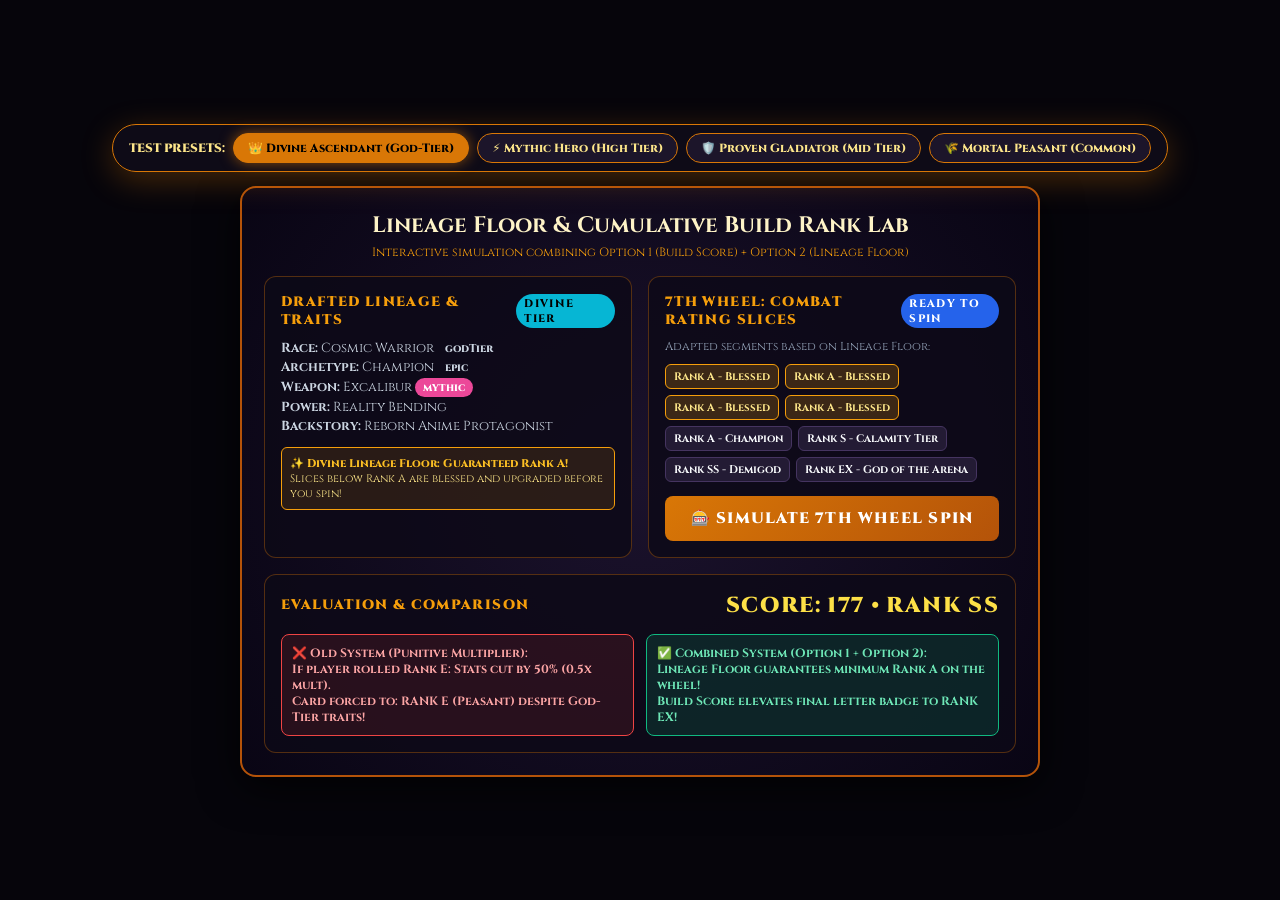
==== commit 4e784b88: "feat(v2.7.0): combine Lineage Floor pity system and cumulative build rank calculation" ====
--- a/sandbox/options.html
+++ b/sandbox/options.html
@@ -2,83 +2,253 @@
 <html lang="en">
 <head>
   <meta charset="UTF-8">
-  <title>Wheel of Faith — Pure Fantasy Combat Sandbox</title>
+  <title>Wheel of Faith — Combat Rating & Lineage Sandbox</title>
   <link rel="stylesheet" href="../css/styles.css">
   <style>
-    body { margin: 0; min-height: 100vh; display: flex; flex-direction: column; align-items: center; justify-content: center; background: #06050b; color: #f8fafc; font-family: 'Cinzel', serif, system-ui; overflow: hidden; }
-    .sandbox-bar { position: fixed; top: 12px; z-index: 100; display: flex; flex-wrap: wrap; gap: 8px; align-items: center; background: rgba(15,12,24,0.96); border: 1.5px solid #d97706; padding: 8px 16px; border-radius: 99px; box-shadow: 0 8px 32px rgba(217,119,6,0.3); backdrop-filter: blur(12px); }
-    .act-btn { background: #1c152a; border: 1px solid #d97706; color: #fde68a; padding: 6px 14px; border-radius: 99px; cursor: pointer; font-weight: 800; font-size: 0.76rem; transition: 0.2s; font-family: inherit; }
-    .act-btn:hover { background: #d97706; color: #000; transform: translateY(-1px); }
-    .arena-stage { position: relative; width: 760px; height: 430px; border-radius: 18px; background: radial-gradient(circle at center, #1e1330 0%, #0a0614 100%); border: 2px solid #b45309; box-shadow: 0 0 50px rgba(180,83,9,0.45); overflow: hidden; display: flex; flex-direction: column; justify-content: space-between; padding: 22px; box-sizing: border-box; }
-    .fighters-row { display: flex; justify-content: space-between; align-items: center; z-index: 30; margin: auto 0; padding: 0 20px; }
-    .f-pod { width: 230px; background: rgba(18,14,30,0.94); border: 2px solid #d97706; border-radius: 14px; padding: 16px; text-align: center; transition: 0.25s; box-shadow: 0 8px 24px rgba(0,0,0,0.6); }
-    .f-avatar { font-size: 2.2rem; margin-bottom: 6px; }
-    .f-name { font-weight: 900; font-size: 1.05rem; color: #fef3c7; }
-    .f-class { font-size: 0.75rem; color: #f59e0b; font-weight: 800; margin-top: 3px; }
-    .f-hp-bar { height: 10px; border-radius: 99px; background: #261b36; overflow: hidden; margin-top: 8px; border: 1px solid #451a03; }
-    .f-hp-fill { height: 100%; width: 100%; background: linear-gradient(90deg, #10b981, #059669); transition: width 0.3s; }
-    .f-hp-text { font-size: 0.72rem; color: #cbd5e1; margin-top: 4px; font-weight: 700; }
-    .log-banner { text-align: center; font-size: 0.84rem; color: #fde68a; font-weight: 700; background: rgba(0,0,0,0.65); border: 1px solid rgba(217,119,6,0.3); padding: 8px; border-radius: 8px; min-height: 20px; }
-    .hit-shake { animation: shake 0.3s cubic-bezier(0.36, 0.07, 0.19, 0.97); }
-    @keyframes shake { 0%, 100% { transform: translate(0, 0); } 20% { transform: translate(-8px, 4px); } 40% { transform: translate(8px, -4px); } 60% { transform: translate(-6px, 2px); } 80% { transform: translate(6px, -2px); } }
+    body { margin: 0; min-height: 100vh; display: flex; flex-direction: column; align-items: center; justify-content: center; background: #06050b; color: #f8fafc; font-family: 'Cinzel', serif, system-ui; overflow-y: auto; padding: 20px 0; }
+    .sandbox-bar { position: sticky; top: 10px; z-index: 100; display: flex; flex-wrap: wrap; gap: 8px; align-items: center; background: rgba(15,12,24,0.96); border: 1.5px solid #d97706; padding: 8px 16px; border-radius: 99px; box-shadow: 0 8px 32px rgba(217,119,6,0.3); backdrop-filter: blur(12px); margin-bottom: 14px; }
+    .act-btn { background: #1c152a; border: 1px solid #d97706; color: #fde68a; padding: 6px 14px; border-radius: 99px; cursor: pointer; font-weight: 800; font-size: 0.74rem; transition: 0.2s; font-family: inherit; }
+    .act-btn.active { background: #d97706; color: #000; box-shadow: 0 0 14px rgba(217,119,6,0.6); }
+    .act-btn:hover { transform: translateY(-1px); }
+    .stage-card { width: 800px; max-width: 95vw; background: radial-gradient(circle at center, #1b122c 0%, #090514 100%); border: 2px solid #b45309; border-radius: 16px; padding: 22px; box-shadow: 0 10px 40px rgba(0,0,0,0.8); }
+    .grid-2 { display: grid; grid-template-columns: 1fr 1fr; gap: 16px; margin: 16px 0; }
+    .panel { background: rgba(14,10,24,0.85); border: 1px solid rgba(217,119,6,0.35); border-radius: 12px; padding: 16px; }
+    .panel-title { font-size: 0.85rem; font-weight: 900; color: #f59e0b; margin-bottom: 10px; text-transform: uppercase; letter-spacing: 0.1em; display: flex; align-items: center; justify-content: space-between; }
+    .tag { font-size: 0.68rem; padding: 2px 8px; border-radius: 99px; font-weight: 800; }
+    .tag-god { background: #06b6d4; color: #000; } .tag-mythic { background: #ec4899; color: #fff; } .tag-legend { background: #f59e0b; color: #000; } .tag-rare { background: #2563eb; color: #fff; }
+    .wheel-slices-preview { display: flex; flex-wrap: wrap; gap: 6px; margin-top: 10px; }
+    .slice-chip { font-size: 0.68rem; padding: 4px 8px; border-radius: 6px; background: #231b34; border: 1px solid #453460; font-weight: 700; }
+    .slice-chip.blessed { border-color: #f59e0b; background: rgba(245,158,11,0.2); color: #fde68a; }
+    .vs-box { font-size: 0.82rem; line-height: 1.5; color: #cbd5e1; }
+    .score-badge { font-size: 1.35rem; font-weight: 900; color: #fde047; }
+    .btn-spin-test { width: 100%; margin-top: 14px; padding: 12px; background: linear-gradient(135deg, #d97706, #b45309); border: none; border-radius: 8px; color: #fff; font-weight: 900; font-size: 0.95rem; cursor: pointer; letter-spacing: 0.08em; font-family: inherit; }
+    .btn-spin-test:hover { background: linear-gradient(135deg, #f59e0b, #d97706); }
+    .comparison-row { display: grid; grid-template-columns: 1fr 1fr; gap: 12px; margin-top: 14px; }
+    .comp-box { padding: 10px; border-radius: 8px; font-size: 0.75rem; font-weight: 700; }
+    .comp-old { background: rgba(239,68,68,0.12); border: 1px solid #ef4444; color: #fca5a5; }
+    .comp-new { background: rgba(16,185,129,0.15); border: 1px solid #10b981; color: #6ee7b7; }
   </style>
 </head>
 <body>
   <div class="sandbox-bar">
-    <button class="act-btn" id="btnStrike">⚔️ Heavy Strike</button>
-    <button class="act-btn" id="btnCrit">💥 Critical Smite</button>
-    <button class="act-btn" id="btnMagic">✨ Arcane Burst</button>
-    <button class="act-btn" id="btnGamble">🎲 Gambler Wager</button>
-    <button class="act-btn" id="btnReset">🔄 Reset HP</button>
+    <span style="font-size:0.75rem;color:#fde68a;font-weight:900;">TEST PRESETS:</span>
+    <button class="act-btn active" data-preset="divine">👑 Divine Ascendant (God-Tier)</button>
+    <button class="act-btn" data-preset="heroic">⚡ Mythic Hero (High Tier)</button>
+    <button class="act-btn" data-preset="veteran">🛡️ Proven Gladiator (Mid Tier)</button>
+    <button class="act-btn" data-preset="peasant">🌾 Mortal Peasant (Common)</button>
   </div>
-  <div class="arena-stage">
-    <div style="text-align:center;font-weight:900;letter-spacing:0.18em;color:#f59e0b;font-size:0.95rem;">COLOSSEUM FANTASY COMBAT LAB</div>
-    <div class="fighters-row">
-      <div class="f-pod" id="podA">
-        <div class="f-avatar">⚔️</div>
-        <div class="f-name">Sir Bushin</div>
-        <div class="f-class">Human Champion • Excalibur</div>
-        <div class="f-hp-bar"><div class="f-hp-fill" id="hpFillA"></div></div>
-        <div class="f-hp-text" id="hpTextA">500 / 500 HP</div>
+
+  <div class="stage-card">
+    <div style="text-align:center;">
+      <h2 style="margin:0 0 4px;color:#fef3c7;font-size:1.4rem;">Lineage Floor & Cumulative Build Rank Lab</h2>
+      <p style="margin:0;font-size:0.75rem;color:#f59e0b;">Interactive simulation combining Option 1 (Build Score) + Option 2 (Lineage Floor)</p>
+    </div>
+
+    <div class="grid-2">
+      <div class="panel">
+        <div class="panel-title"><span>Drafted Lineage & Traits</span><span id="tierTag" class="tag tag-god">DIVINE TIER</span></div>
+        <div class="vs-box" id="traitsList">Loading...</div>
+        <div style="margin-top:10px;padding:8px;background:rgba(245,158,11,0.12);border:1px solid #f59e0b;border-radius:6px;">
+          <div style="font-size:0.7rem;color:#fbbf24;font-weight:800;" id="floorTitle">✨ Lineage Floor: Guaranteed Rank A</div>
+          <div style="font-size:0.68rem;color:#fde68a;" id="floorDesc">God-Tier traits eliminate lower tiers from the 7th wheel!</div>
+        </div>
       </div>
-      <div style="font-size:1.6rem;font-weight:900;color:#f59e0b;">VS</div>
-      <div class="f-pod" id="podB">
-        <div class="f-avatar">👿</div>
-        <div class="f-name">Jin the Shadow</div>
-        <div class="f-class">Demon Assassin • Shadow Manipulation</div>
-        <div class="f-hp-bar"><div class="f-hp-fill" id="hpFillB"></div></div>
-        <div class="f-hp-text" id="hpTextB">500 / 500 HP</div>
+
+      <div class="panel">
+        <div class="panel-title"><span>7th Wheel: Combat Rating Slices</span><span id="spinResultTag" class="tag tag-rare">READY</span></div>
+        <div style="font-size:0.72rem;color:#94a3b8;">Adapted segments based on Lineage Floor:</div>
+        <div class="wheel-slices-preview" id="slicesPreview"></div>
+        <button class="btn-spin-test" id="btnTestSpin">🎰 SIMULATE 7TH WHEEL SPIN</button>
       </div>
     </div>
-    <div class="log-banner" id="logBanner">Select a combat action to test arena mechanics!</div>
+
+    <div class="panel" style="margin-top:0;">
+      <div class="panel-title"><span>Evaluation & Comparison</span><span class="score-badge" id="powerScoreBadge">SCORE: 218 • RANK EX</span></div>
+      <div class="comparison-row">
+        <div class="comp-box comp-old" id="compOldText">
+          <b>❌ Old System (Punitive Multiplier):</b><br>
+          If player rolled Rank E: Stats cut by 50% (0.5x mult).<br>
+          Card forced to: <b>RANK E (Peasant)</b> despite God-Tier traits!
+        </div>
+        <div class="comp-box comp-new" id="compNewText">
+          <b>✅ Combined System (Option 1 + Option 2):</b><br>
+          Lineage Floor guarantees minimum <b>Rank A</b> on the wheel!<br>
+          Build Score elevates final letter badge to <b>RANK EX</b>!
+        </div>
+      </div>
+    </div>
   </div>
+
   <script>
-    let hpA = 500, hpB = 500, maxHp = 500, turn = 0;
-    const log = document.getElementById('logBanner');
-    function updateBars() {
-      document.getElementById('hpFillA').style.width = Math.max(0, (hpA / maxHp) * 100) + '%';
-      document.getElementById('hpTextA').textContent = `${Math.max(0, hpA)} / ${maxHp} HP`;
-      document.getElementById('hpFillB').style.width = Math.max(0, (hpB / maxHp) * 100) + '%';
-      document.getElementById('hpTextB').textContent = `${Math.max(0, hpB)} / ${maxHp} HP`;
-    }
-    function dealDamage(isAAttacking, dmg, label) {
-      const targetPod = isAAttacking ? document.getElementById('podB') : document.getElementById('podA');
-      if (isAAttacking) hpB = Math.max(0, hpB - dmg); else hpA = Math.max(0, hpA - dmg);
-      targetPod.classList.add('hit-shake');
-      setTimeout(() => targetPod.classList.remove('hit-shake'), 320);
-      log.textContent = `${isAAttacking ? 'Sir Bushin' : 'Jin'} executes ${label}! -${dmg} DMG.`;
-      updateBars();
-      turn++;
-    }
-    document.getElementById('btnStrike').addEventListener('click', () => dealDamage(turn % 2 === 0, 48 + Math.floor(Math.random() * 24), '⚔️ Heavy Strike'));
-    document.getElementById('btnCrit').addEventListener('click', () => dealDamage(turn % 2 === 0, 110 + Math.floor(Math.random() * 45), '💥 Critical Smite'));
-    document.getElementById('btnMagic').addEventListener('click', () => dealDamage(turn % 2 === 0, 80 + Math.floor(Math.random() * 30), '✨ Arcane Burst'));
-    document.getElementById('btnGamble').addEventListener('click', () => {
-      const roll = Math.random();
-      if (roll > 0.5) dealDamage(turn % 2 === 0, 180, '🎲 Jackpot Fever (Gambler Wager WIN)');
-      else dealDamage(turn % 2 !== 0, 75, '💀 Backfire (Gambler Wager LOSS)');
+    const presets = {
+      divine: {
+        name: 'Cosmic God-King',
+        race: { text: 'Cosmic Warrior', rarity: 'godTier' },
+        archetype: { text: 'Champion', rarity: 'epic' },
+        weapon: { text: 'Excalibur', rarity: 'mythic' },
+        powers: [{ text: 'Reality Bending', rarity: 'godTier' }],
+        backstory: { text: 'Reborn Anime Protagonist', rarity: 'mythic' },
+        baseStats: { str: 85, spd: 80, dur: 85, int: 80, chaos: 90 }
+      },
+      heroic: {
+        name: 'Angel Paladin',
+        race: { text: 'Angel', rarity: 'mythic' },
+        archetype: { text: 'Paladin', rarity: 'epic' },
+        weapon: { text: 'Radiant Holy Blade', rarity: 'legendary' },
+        powers: [{ text: 'Sacred Miracles', rarity: 'legendary' }],
+        backstory: { text: 'Chosen by Destiny', rarity: 'rare' },
+        baseStats: { str: 70, spd: 65, dur: 75, int: 65, chaos: 60 }
+      },
+      veteran: {
+        name: 'Orc Berserker',
+        race: { text: 'Orc', rarity: 'rare' },
+        archetype: { text: 'Berserker', rarity: 'rare' },
+        weapon: { text: 'Battleaxe', rarity: 'uncommon' },
+        powers: [{ text: 'Rage Surge', rarity: 'uncommon' }],
+        backstory: { text: 'Pit Survivor', rarity: 'common' },
+        baseStats: { str: 65, spd: 55, dur: 60, int: 45, chaos: 50 }
+      },
+      peasant: {
+        name: 'Mortal Farmer',
+        race: { text: 'Human', rarity: 'common' },
+        archetype: { text: 'Peasant', rarity: 'common' },
+        weapon: { text: 'Pitchfork', rarity: 'common' },
+        powers: [],
+        backstory: { text: 'Lost in the Woods', rarity: 'common' },
+        baseStats: { str: 45, spd: 45, dur: 45, int: 45, chaos: 45 }
+      }
+    };
+
+    let curKey = 'divine';
+    const baseSegments = [
+      { text: 'Rank E - Peasant', rank: 'E', mult: 0.9, rarity: 'common' },
+      { text: 'Rank D - Soldier', rank: 'D', mult: 1.0, rarity: 'common' },
+      { text: 'Rank C - Veteran', rank: 'C', mult: 1.15, rarity: 'uncommon' },
+      { text: 'Rank B - Elite Warrior', rank: 'B', mult: 1.35, rarity: 'rare' },
+      { text: 'Rank A - Champion', rank: 'A', mult: 1.6, rarity: 'epic' },
+      { text: 'Rank S - Calamity Tier', rank: 'S', mult: 2.0, rarity: 'legendary' },
+      { text: 'Rank SS - Demigod', rank: 'SS', mult: 2.5, rarity: 'mythic' },
+      { text: 'Rank EX - God of the Arena', rank: 'EX', mult: 3.2, rarity: 'godTier' }
+    ];
+
+    function evaluatePreset(p) {
+      let g = 0, m = 0, l = 0, e = 0;
+      const all = [p.race, p.archetype, p.weapon, ...(p.powers || []), p.backstory];
+      all.forEach(t => {
+        const r = (t && t.rarity) ? t.rarity.toLowerCase() : '';
+        if (r === 'godtier') g++; else if (r === 'mythic') m++; else if (r === 'legendary') l++; else if (r === 'epic') e++;
+      });
+      const sc = g * 4 + m * 3 + l * 2 + e;
+      if (g >= 2 || sc >= 8) return { floor: 'A', minIdx: 4, name: 'Divine Lineage Floor' };
+      if (g >= 1 || m >= 2 || sc >= 5) return { floor: 'B', minIdx: 3, name: 'Mythic Heritage Floor' };
+      if (m >= 1 || l >= 1 || sc >= 2) return { floor: 'C', minIdx: 2, name: 'Heroic Lineage Floor' };
+      return { floor: 'None', minIdx: 0, name: 'Standard Slices (Fair 0.9x Floor)' };
+    }
+
+    function calcPowerScore(p, rolledMult) {
+      const s = p.baseStats;
+      const base = (s.str + s.spd + s.dur + s.int + s.chaos) / 5 * rolledMult;
+      const wr = p.weapon ? (p.weapon.rarity === 'godTier' ? 45 : p.weapon.rarity === 'mythic' ? 35 : 20) : 10;
+      const rr = p.race ? (p.race.rarity === 'godTier' ? 40 : p.race.rarity === 'mythic' ? 30 : 15) : 8;
+      const pr = (p.powers ? p.powers.length : 0) * 18;
+      return Math.floor(base + wr + rr + pr);
+    }
+
+    function getLetterRank(score, rolledRank) {
+      const scale = [
+        { r: 'EX', min: 210, o: 7 }, { r: 'SS', min: 175, o: 6 }, { r: 'S', min: 145, o: 5 },
+        { r: 'A', min: 120, o: 4 }, { r: 'B', min: 98, o: 3 }, { r: 'C', min: 75, o: 2 },
+        { r: 'D', min: 52, o: 1 }, { r: 'E', min: 0, o: 0 }
+      ];
+      let sRank = 'E', sOrder = 0;
+      for (const entry of scale) { if (score >= entry.min) { sRank = entry.r; sOrder = entry.o; break; } }
+      const rEntry = scale.find(x => x.r === rolledRank);
+      const rOrder = rEntry ? rEntry.o : 0;
+      return sOrder >= rOrder ? sRank : rolledRank;
+    }
+
+    function renderPreset() {
+      const p = presets[curKey];
+      const ev = evaluatePreset(p);
+
+      document.getElementById('traitsList').innerHTML = `
+        <b>Race:</b> ${p.race.text} <span class="tag tag-${p.race.rarity}">${p.race.rarity}</span><br>
+        <b>Archetype:</b> ${p.archetype.text} <span class="tag tag-${p.archetype.rarity}">${p.archetype.rarity}</span><br>
+        <b>Weapon:</b> ${p.weapon.text} <span class="tag tag-${p.weapon.rarity}">${p.weapon.rarity}</span><br>
+        <b>Power:</b> ${(p.powers && p.powers[0]) ? p.powers[0].text : 'None'}<br>
+        <b>Backstory:</b> ${p.backstory.text}
+      `;
+
+      document.getElementById('floorTitle').textContent = `✨ ${ev.name}: Guaranteed Rank ${ev.floor}!`;
+      document.getElementById('floorDesc').textContent = ev.minIdx > 0
+        ? `Slices below Rank ${ev.floor} are blessed and upgraded before you spin!`
+        : `Rank E now grants fair 0.9x stats (no harsh 50% penalty).`;
+
+      const slicesContainer = document.getElementById('slicesPreview');
+      slicesContainer.innerHTML = '';
+      const adapted = baseSegments.map((seg, idx) => {
+        if (idx < ev.minIdx) {
+          return { ...seg, text: `Rank ${ev.floor} - Blessed`, rank: ev.floor, isBlessed: true };
+        }
+        return seg;
+      });
+
+      adapted.forEach(s => {
+        const d = document.createElement('div');
+        d.className = `slice-chip ${s.isBlessed ? 'blessed' : ''}`;
+        d.textContent = s.text;
+        slicesContainer.appendChild(d);
+      });
+
+      const initialScore = calcPowerScore(p, 1.0);
+      const initialRank = getLetterRank(initialScore, 'C');
+      document.getElementById('powerScoreBadge').textContent = `SCORE: ${initialScore} • RANK ${initialRank}`;
+      document.getElementById('spinResultTag').textContent = 'READY TO SPIN';
+      document.getElementById('spinResultTag').className = 'tag tag-rare';
+    }
+
+    document.getElementById('btnTestSpin').addEventListener('click', () => {
+      const p = presets[curKey];
+      const ev = evaluatePreset(p);
+      const adapted = baseSegments.map((seg, idx) => {
+        if (idx < ev.minIdx) {
+          const targetFloorSeg = baseSegments[ev.minIdx] || baseSegments[2];
+          return { ...targetFloorSeg, text: `Rank ${ev.floor} - Lineage Blessed`, isBlessed: true };
+        }
+        return seg;
+      });
+
+      const rolled = adapted[Math.floor(Math.random() * adapted.length)];
+      const score = calcPowerScore(p, rolled.mult);
+      const effRank = getLetterRank(score, rolled.rank);
+
+      document.getElementById('spinResultTag').textContent = `ROLLED: ${rolled.text.toUpperCase()}`;
+      document.getElementById('spinResultTag').className = rolled.isBlessed ? 'tag tag-mythic' : 'tag tag-god';
+
+      document.getElementById('powerScoreBadge').textContent = `SCORE: ${score} • RANK ${effRank}`;
+
+      document.getElementById('compOldText').innerHTML = `
+        <b>❌ Old System (Punitive Mult):</b><br>
+        If player rolled lowest slice: stats cut by 50%.<br>
+        Fighter stamped with: <b>RANK E (Peasant)</b>!
+      `;
+      document.getElementById('compNewText').innerHTML = `
+        <b>✅ Combined System (Option 1 + 2):</b><br>
+        Rolled: <b>${rolled.text}</b> (${rolled.mult}x).<br>
+        Build Score & Floor safeguard effective rank: <b>RANK ${effRank}</b>!
+      `;
     });
-    document.getElementById('btnReset').addEventListener('click', () => { hpA = 500; hpB = 500; updateBars(); log.textContent = 'Arena combatants restored to full vitality!'; });
+
+    document.querySelectorAll('.act-btn').forEach(b => {
+      b.addEventListener('click', () => {
+        document.querySelectorAll('.act-btn').forEach(x => x.classList.remove('active'));
+        b.classList.add('active');
+        curKey = b.dataset.preset;
+        renderPreset();
+      });
+    });
+
+    renderPreset();
   </script>
 </body>
 </html>
--- a/css/styles.css
+++ b/css/styles.css
@@ -1226,9 +1226,31 @@
   color: #fff;
 }
 
-.card-rank-badge.rank-EX { background: #06b6d4; box-shadow: 0 0 12px #06b6d4; }
-.card-rank-badge.rank-SS { background: #ec4899; }
-.card-rank-badge.rank-S { background: #f59e0b; }
+.card-rank-badge.rank-EX { background: #06b6d4; box-shadow: 0 0 14px rgba(6, 182, 212, 0.7); }
+.card-rank-badge.rank-SS { background: #ec4899; box-shadow: 0 0 10px rgba(236, 72, 153, 0.5); }
+.card-rank-badge.rank-S  { background: #f59e0b; box-shadow: 0 0 10px rgba(245, 158, 11, 0.5); }
+.card-rank-badge.rank-A  { background: #7c3aed; box-shadow: 0 0 8px rgba(124, 58, 237, 0.4); }
+.card-rank-badge.rank-B  { background: #2563eb; }
+.card-rank-badge.rank-C  { background: #16a34a; }
+.card-rank-badge.rank-D  { background: #6b7280; }
+.card-rank-badge.rank-E  { background: #4b5563; }
+
+.lineage-blessing-active {
+  display: inline-block;
+  background: rgba(245, 158, 11, 0.18);
+  border: 1px solid #f59e0b;
+  color: #fde68a;
+  padding: 3px 12px;
+  border-radius: 99px;
+  font-weight: 800;
+  box-shadow: 0 0 15px rgba(245, 158, 11, 0.35);
+  animation: lineagePulse 1.8s infinite alternate ease-in-out;
+}
+
+@keyframes lineagePulse {
+  from { box-shadow: 0 0 8px rgba(245, 158, 11, 0.25); }
+  to   { box-shadow: 0 0 18px rgba(245, 158, 11, 0.65); border-color: #fbbf24; }
+}
 
 /* Card Attributes Table with Rich Trait Explanations */
 .card-attributes-list {
